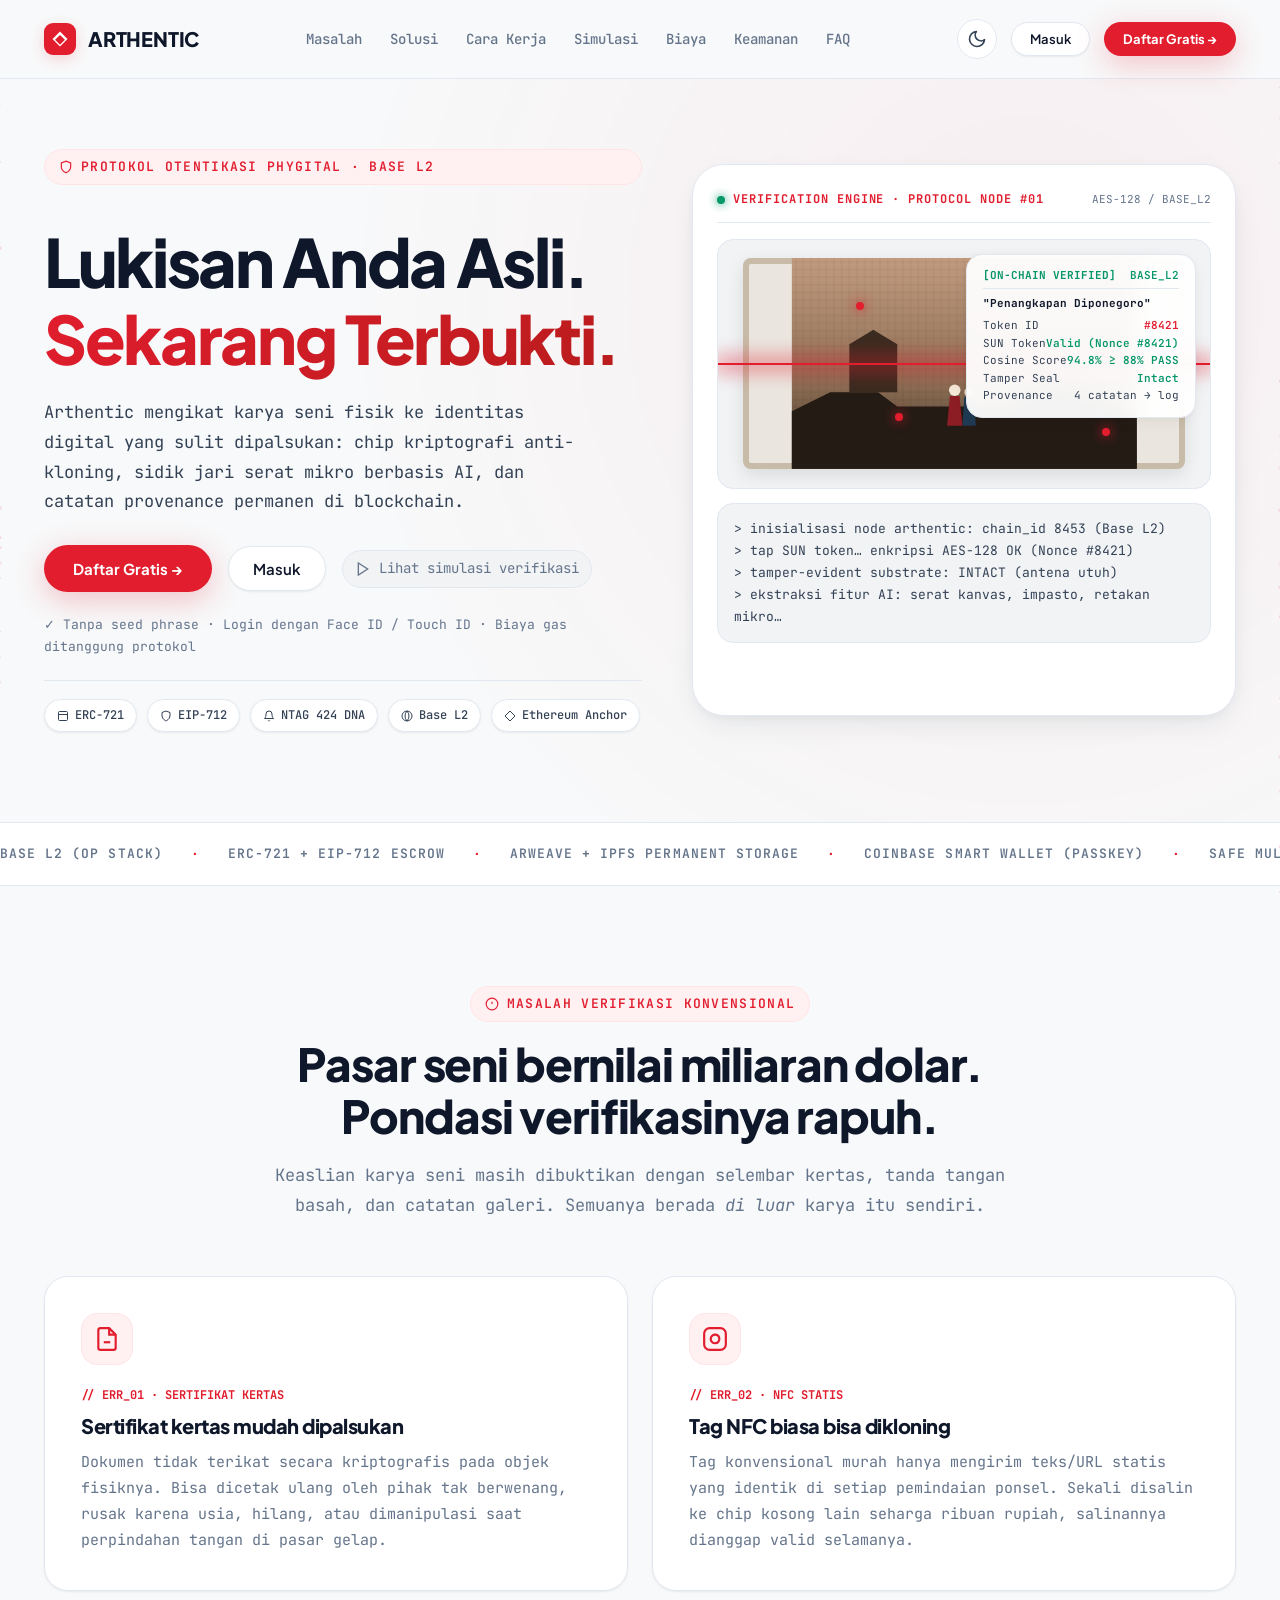
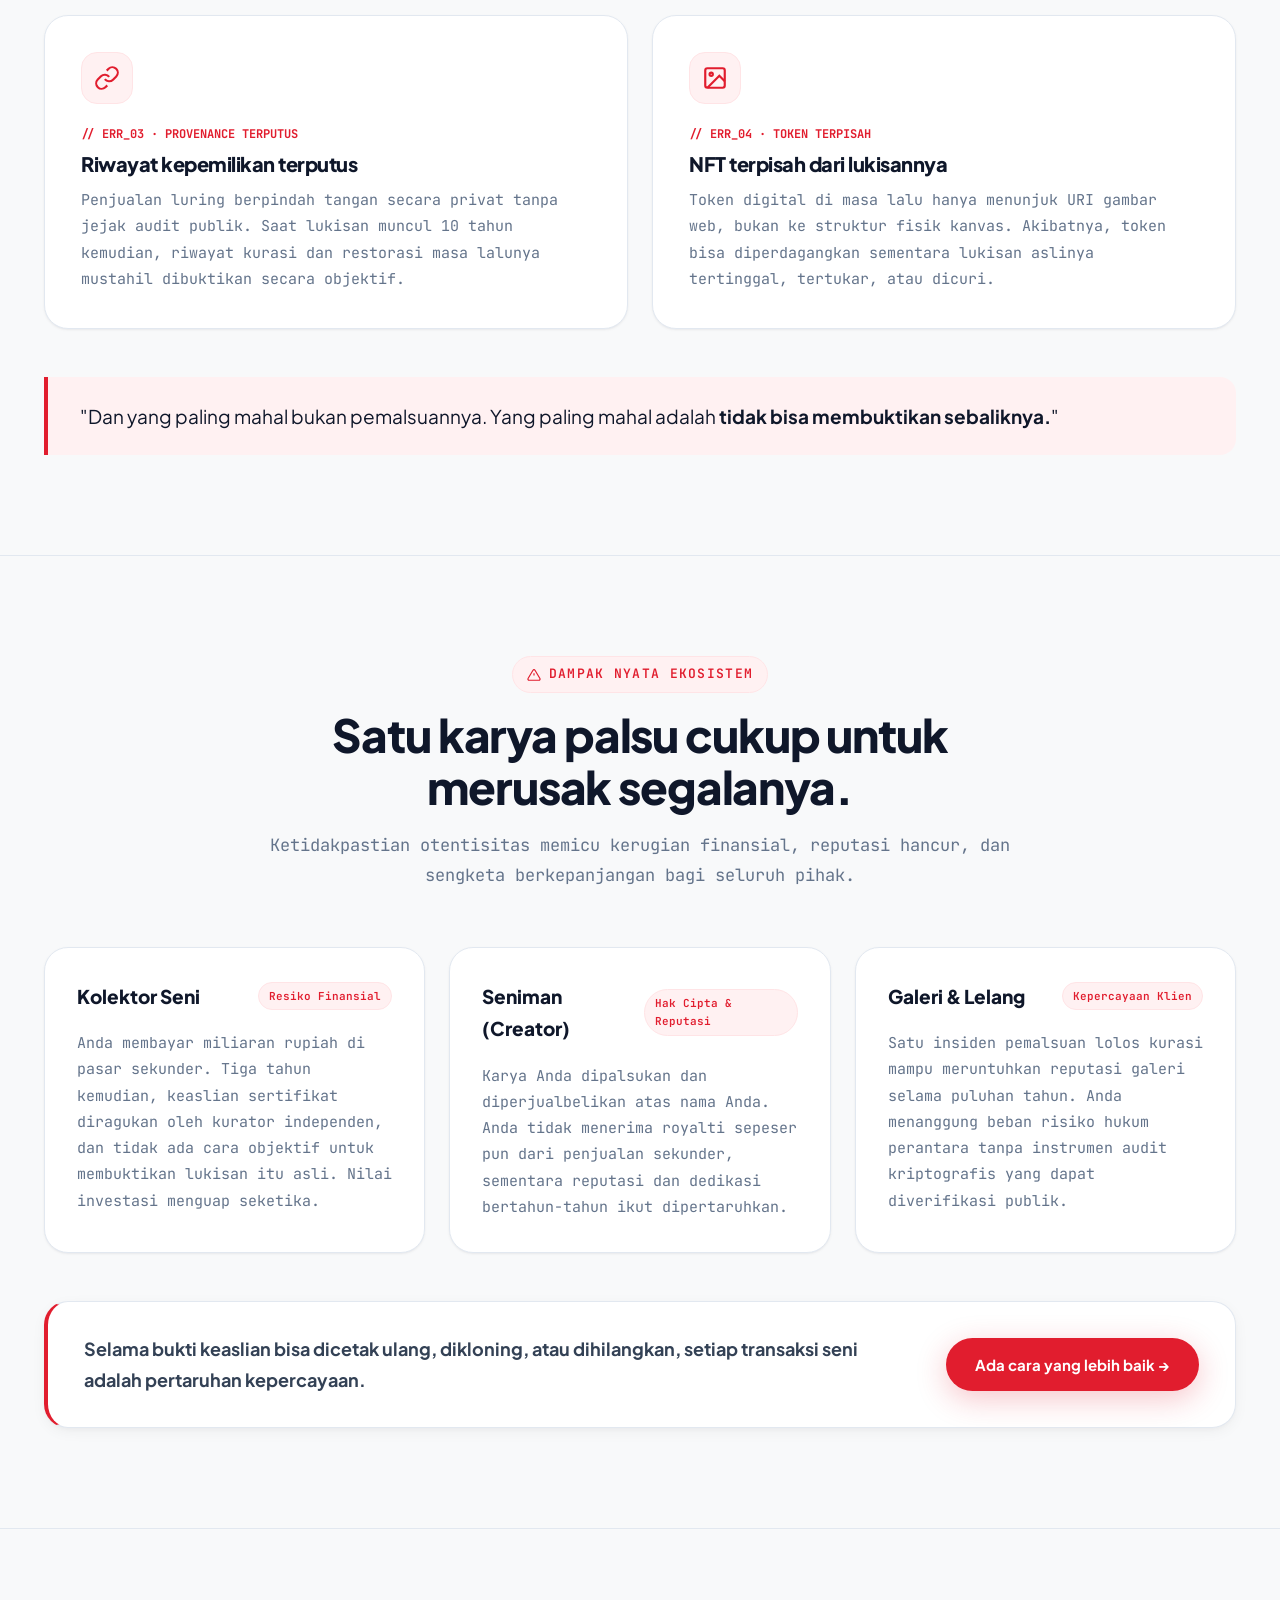
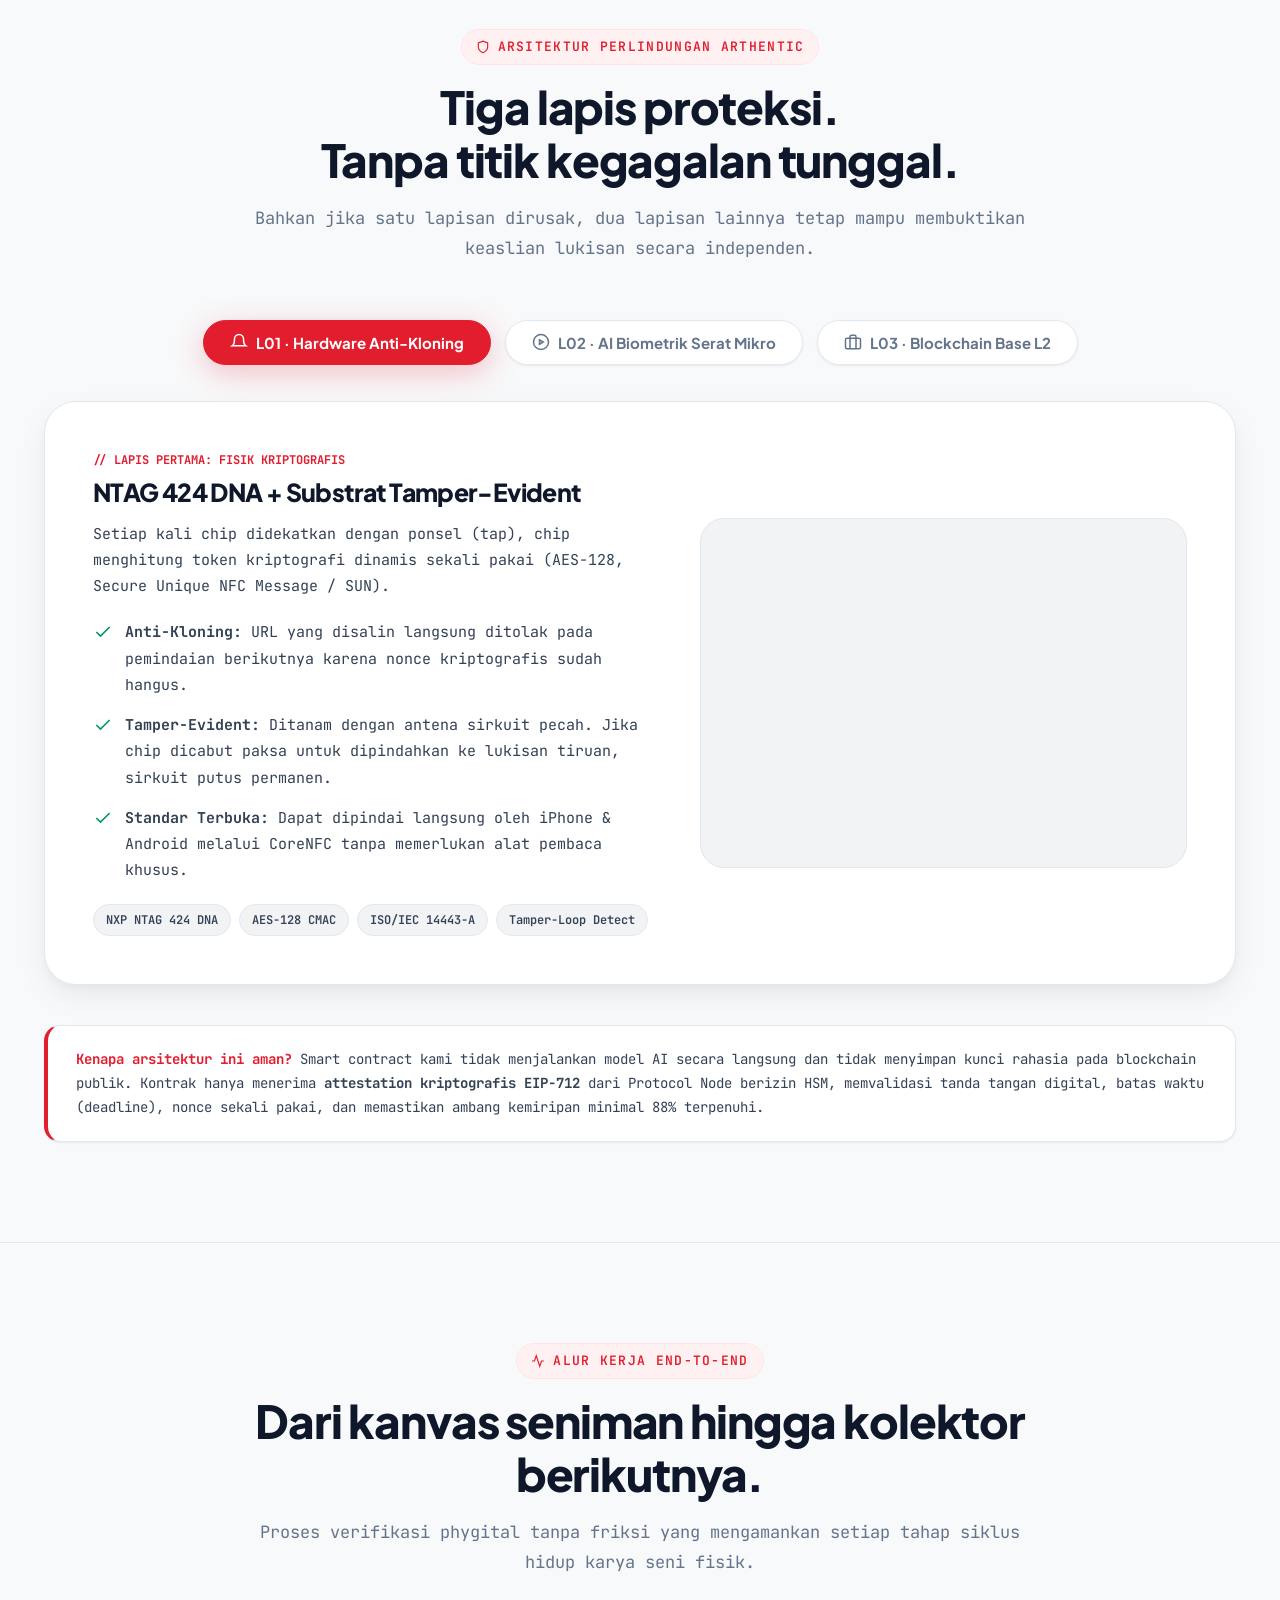
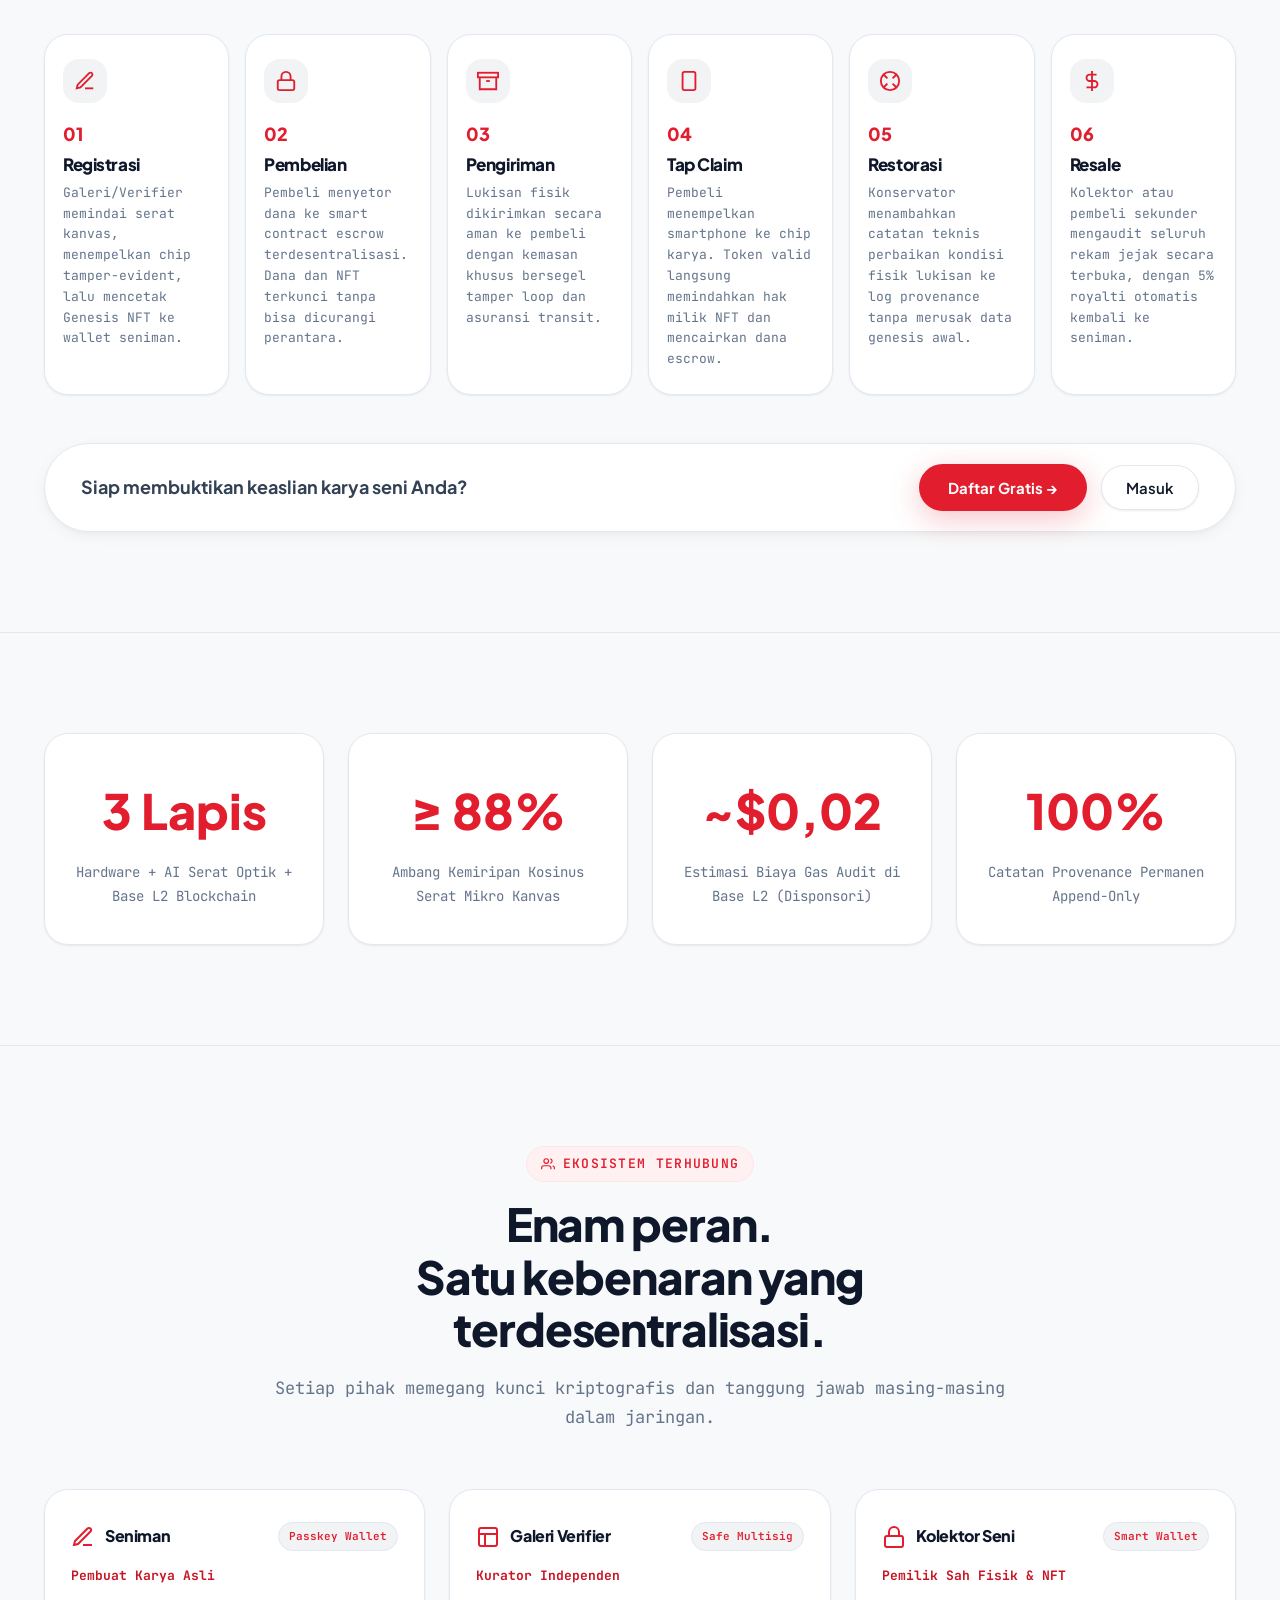
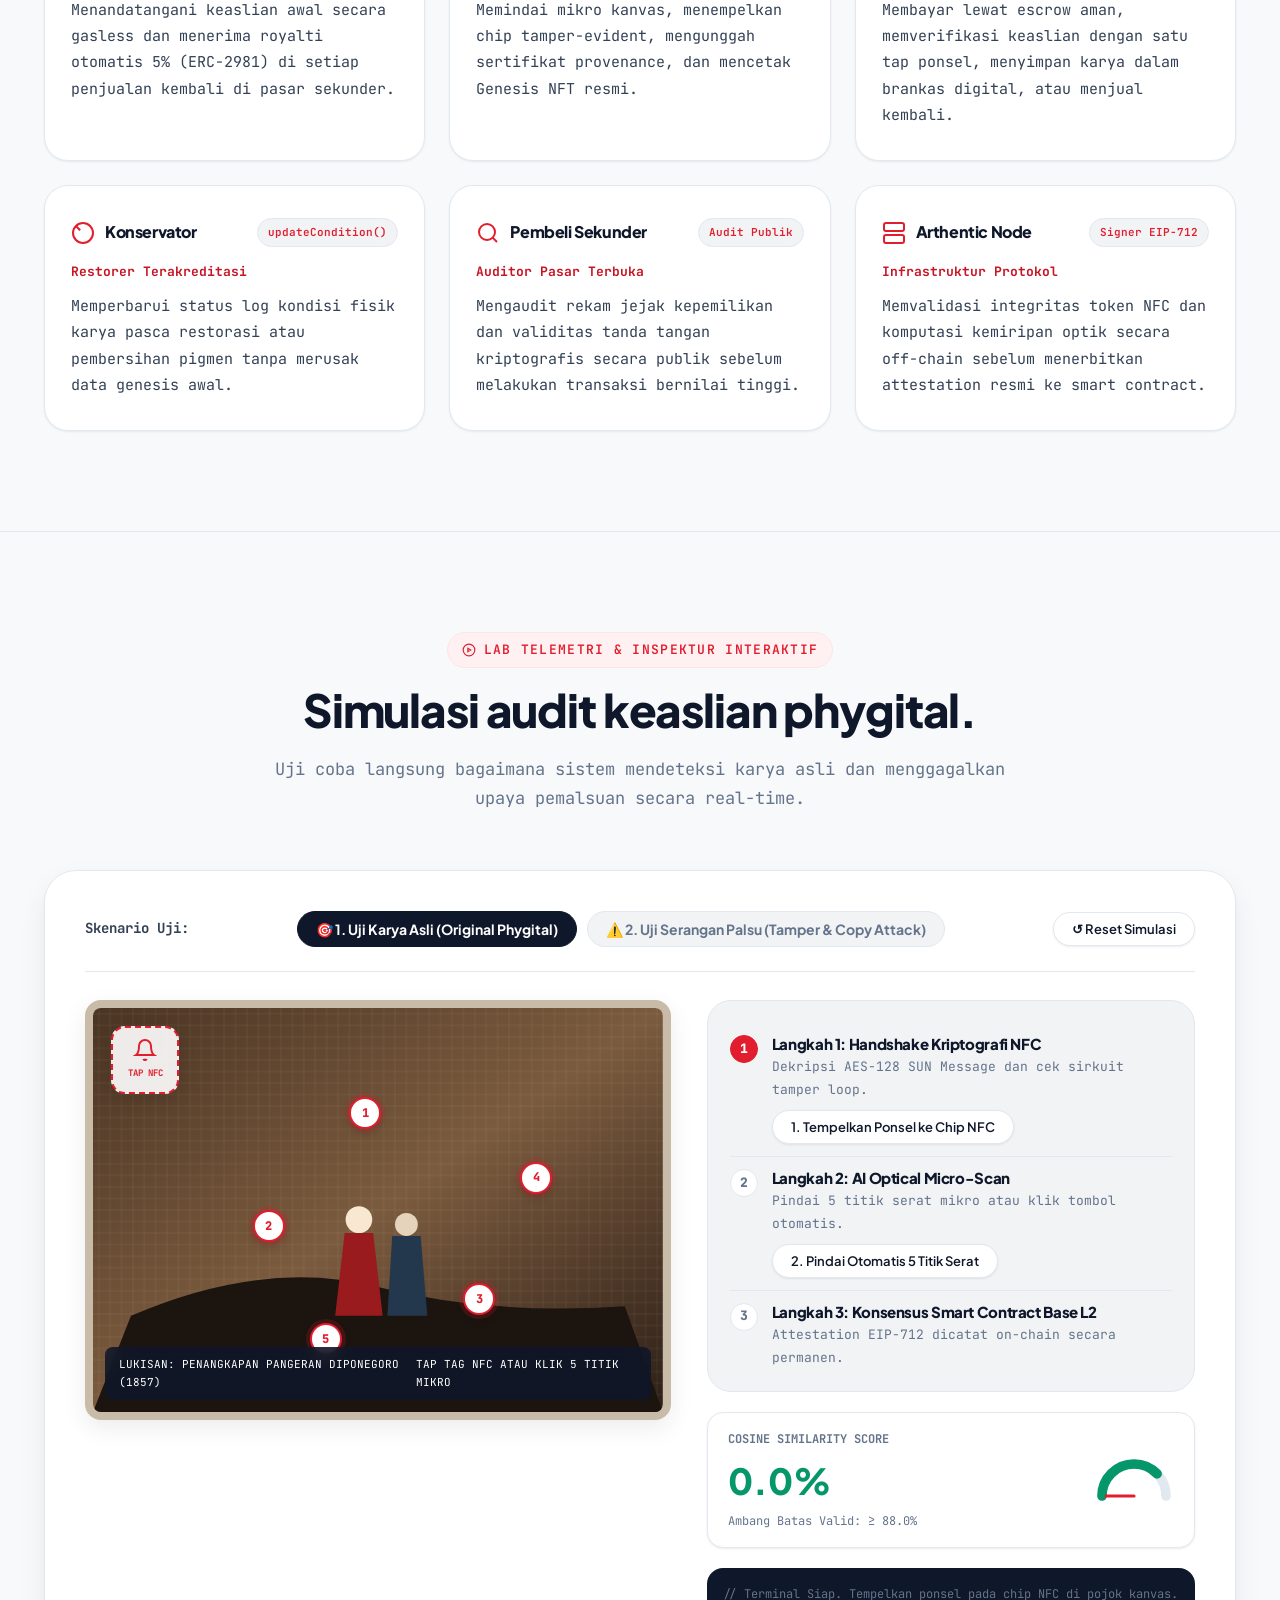
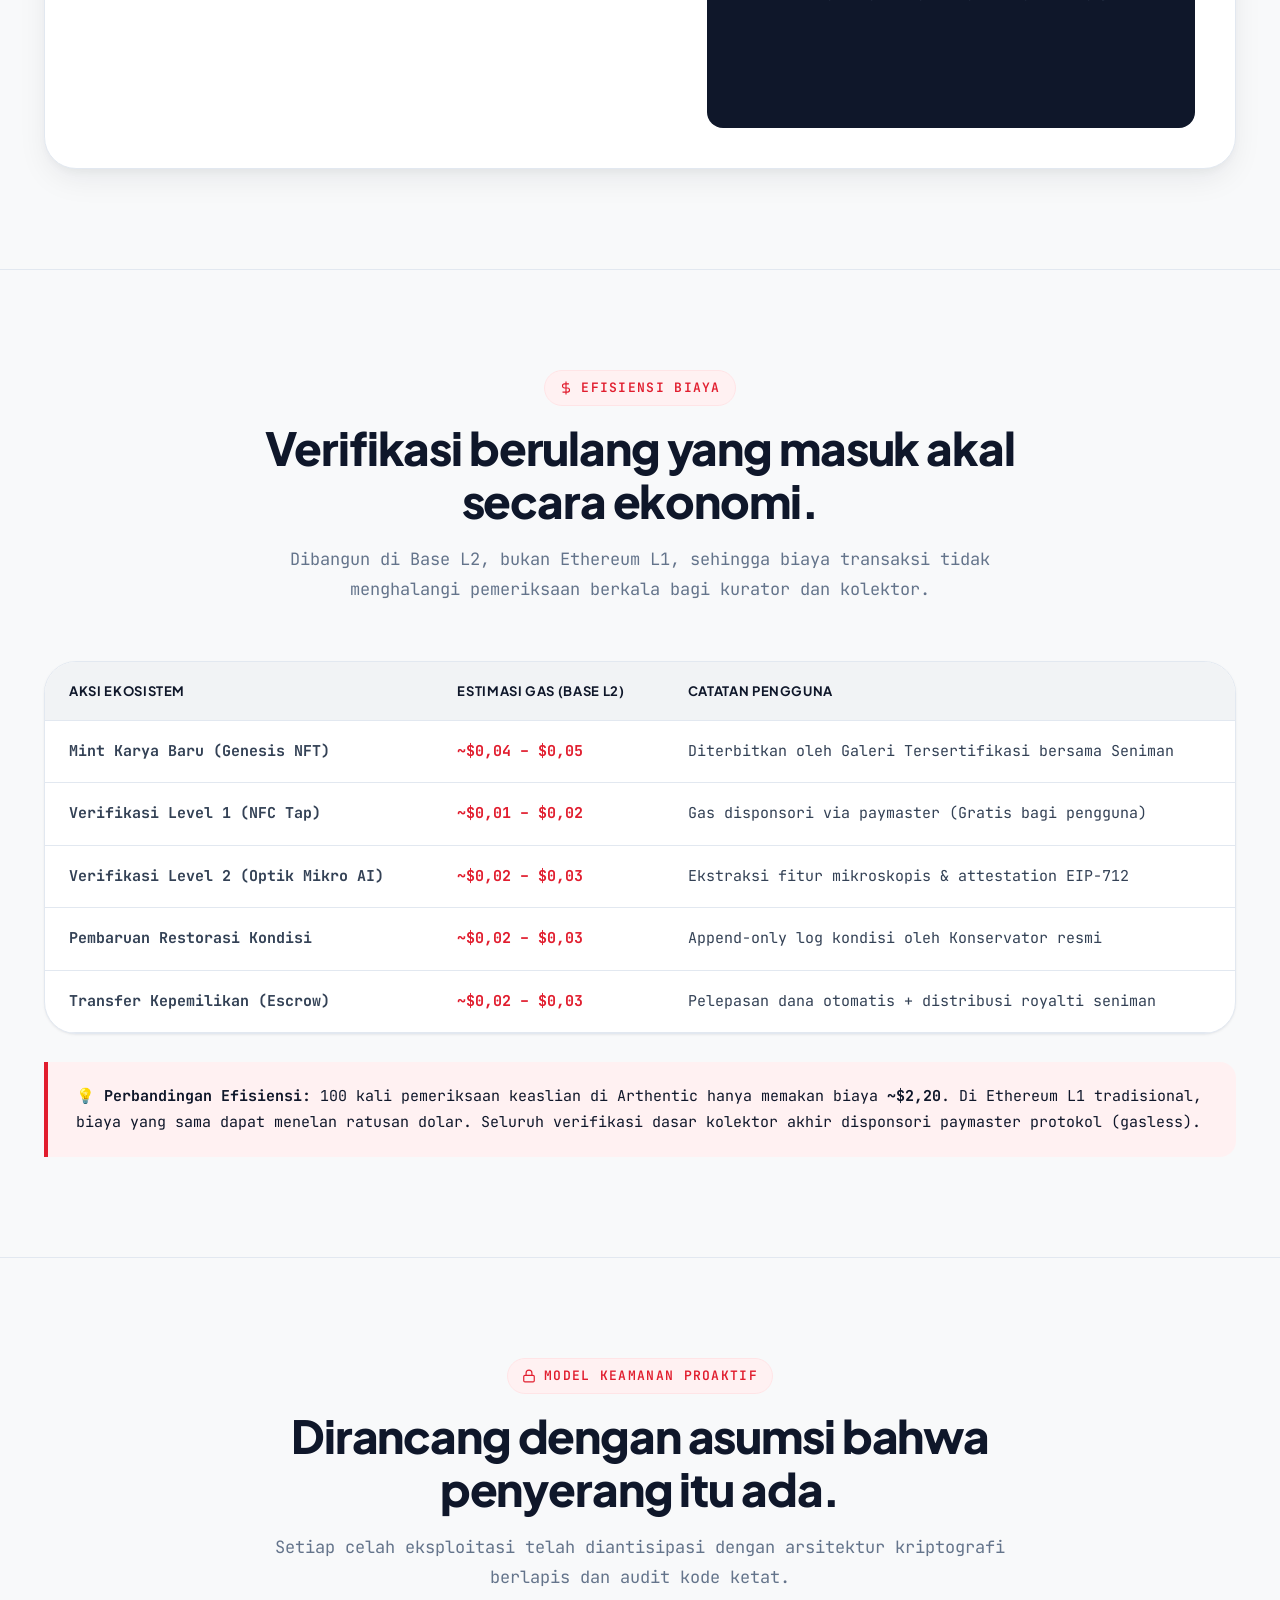
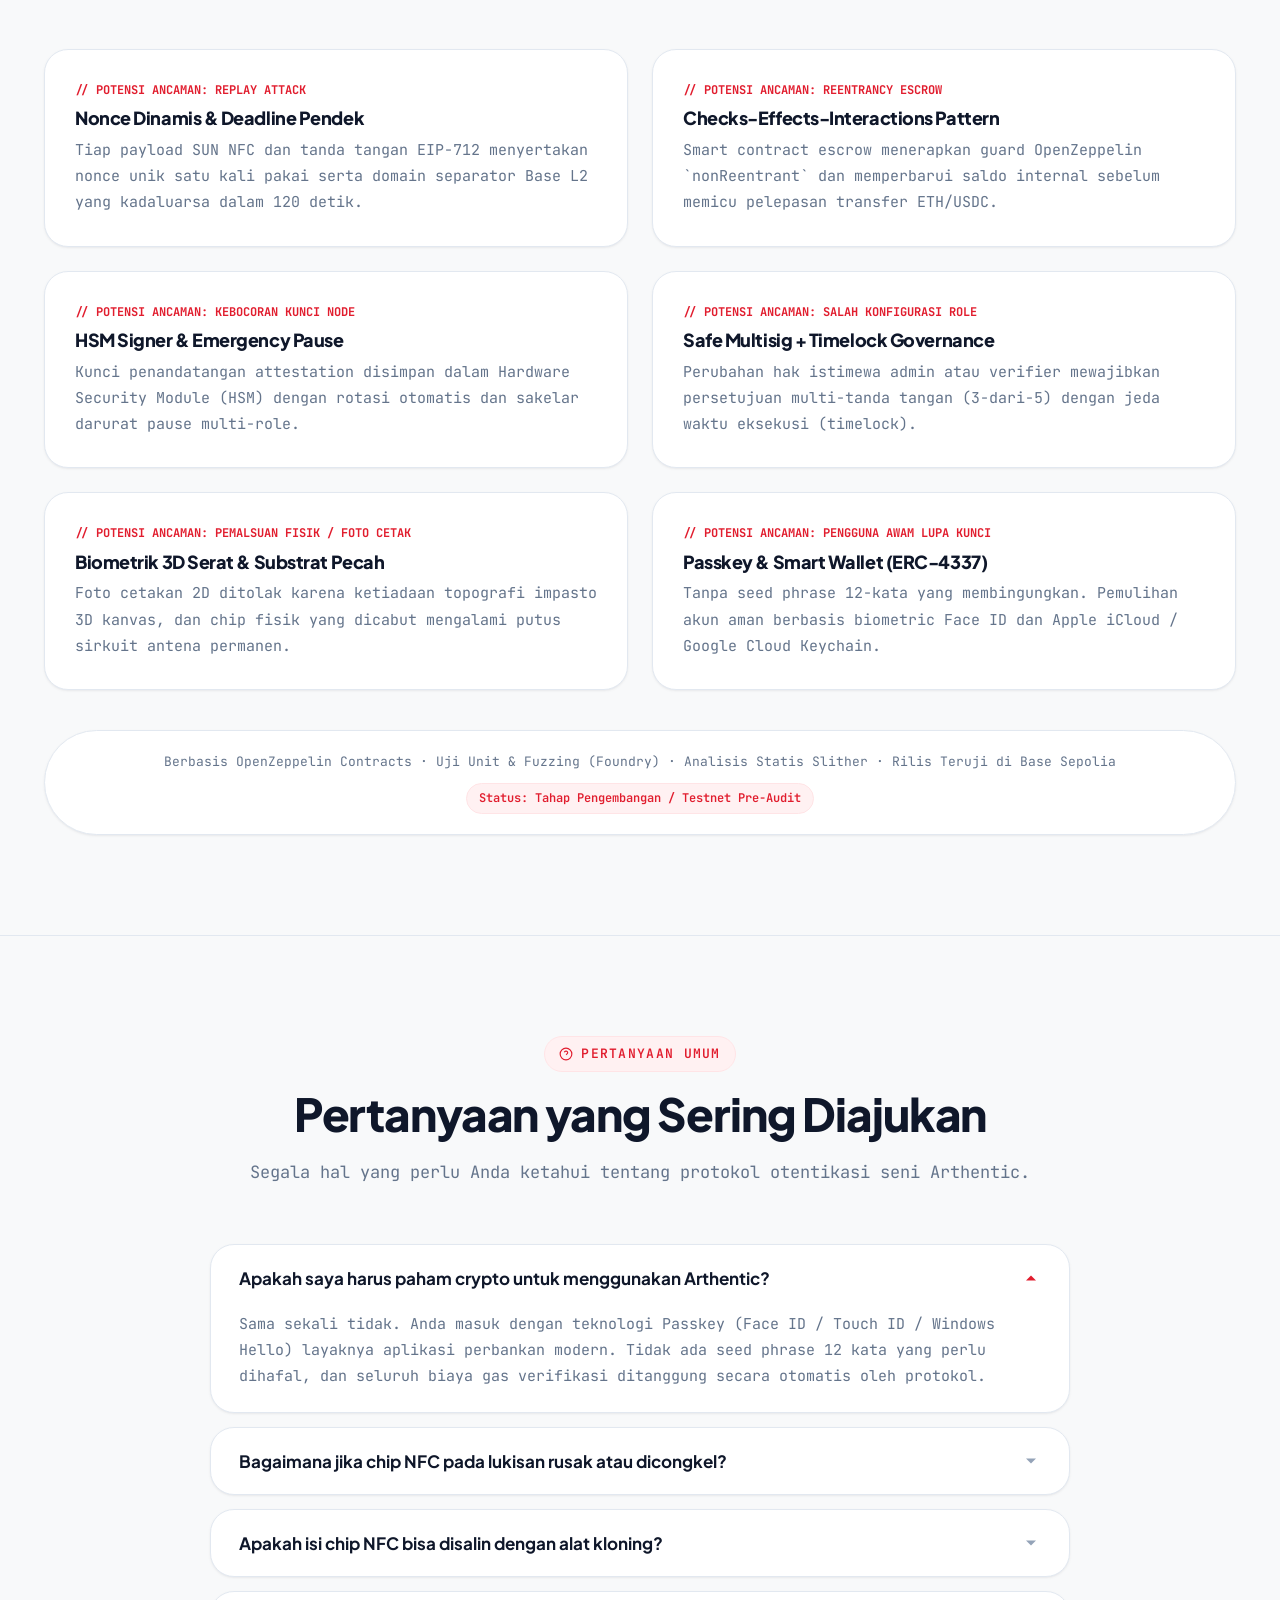
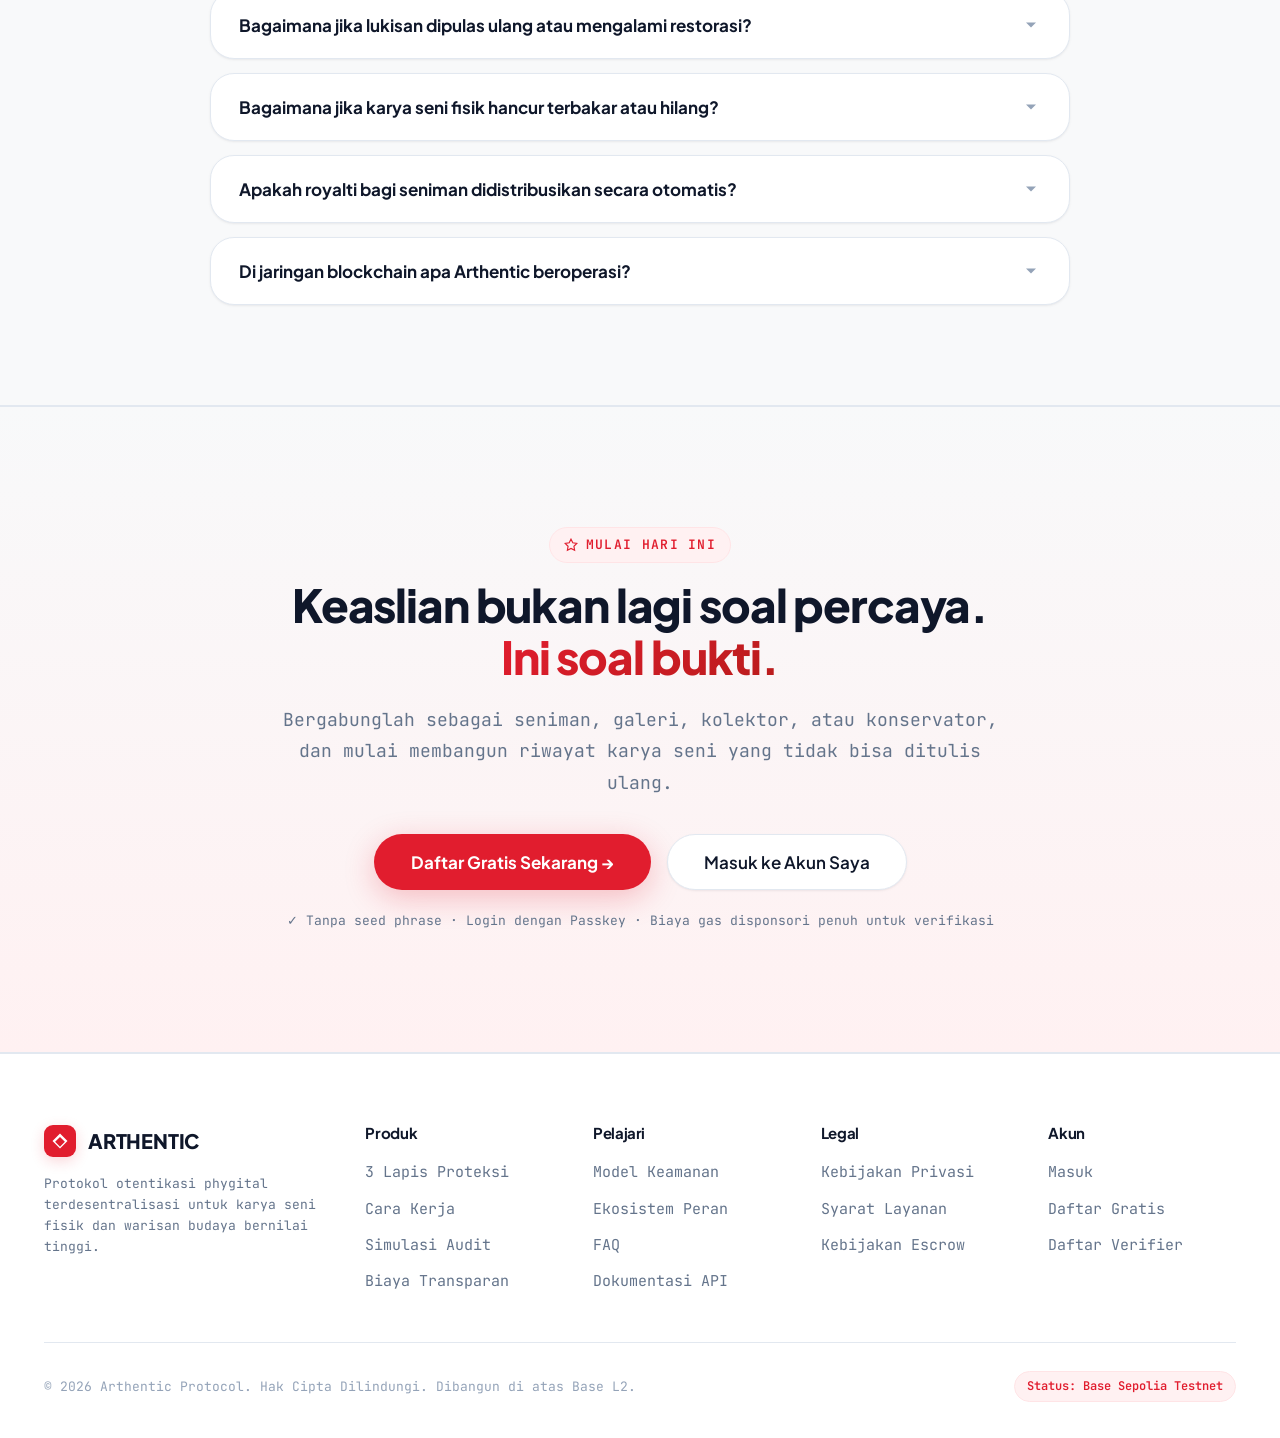
==== learn-arthentic/index.html @ 672b6ea1 "feat: implement Arthentic mobile app features, landing page, and server integration" ====
<!DOCTYPE html>
<html lang="id" data-theme="light">
<head>
  <meta charset="UTF-8">
  <meta name="viewport" content="width=device-width, initial-scale=1.0">
  <title>Arthentic: Otentikasi & Provenance Karya Seni Fisik di Blockchain</title>
  <meta name="description" content="Arthentic mengikat lukisan fisik ke identitas digital sulit dipalsukan lewat chip NFC anti-kloning, sidik jari optik AI, dan blockchain Base L2. Daftar gratis.">
  <meta name="theme-color" content="#F8F9FA">
  
  <!-- Fonts: Plus Jakarta Sans & JetBrains Mono -->
  <link rel="preconnect" href="https://fonts.googleapis.com">
  <link rel="preconnect" href="https://fonts.gstatic.com" crossorigin>
  <link href="https://fonts.googleapis.com/css2?family=Plus+Jakarta+Sans:wght@500;600;700;800&family=JetBrains+Mono:wght@400;500;600&display=swap" rel="stylesheet">
  
  <!-- Pure SVG Favicon -->
  <link rel="icon" type="image/svg+xml" href="data:image/svg+xml,<svg xmlns='http://www.w3.org/2000/svg' viewBox='0 0 32 32'><rect width='32' height='32' rx='8' fill='%23E11D2E'/><path d='M16 6 L26 16 L16 26 L6 16 Z' fill='%23FFFFFF'/></svg>">

  <!-- Core Stylesheet -->
  <link rel="stylesheet" href="assets/css/style.css">
</head>
<body>

  <!-- Background Ambient Particles (HTML5 Canvas) -->
  <canvas id="ambient-canvas"></canvas>

  <!-- ==========================================================================
       2. NAVBAR
       ========================================================================== -->
  <header class="navbar">
    <div class="container nav-container">
      <a href="#" class="nav-brand" aria-label="Arthentic Beranda">
        <div class="brand-icon">
          <svg viewBox="0 0 24 24">
            <path d="M12 2L2 12l10 10 10-10L12 2zm0 4.5l6.5 6.5-6.5 6.5L5.5 13 12 6.5z"/>
          </svg>
        </div>
        <span>ARTHENTIC</span>
      </a>

      <nav>
        <ul class="nav-links">
          <li><a href="#masalah" class="nav-link">Masalah</a></li>
          <li><a href="#solusi" class="nav-link">Solusi</a></li>
          <li><a href="#cara-kerja" class="nav-link">Cara Kerja</a></li>
          <li><a href="#demo" class="nav-link">Simulasi</a></li>
          <li><a href="#biaya" class="nav-link">Biaya</a></li>
          <li><a href="#keamanan" class="nav-link">Keamanan</a></li>
          <li><a href="#faq" class="nav-link">FAQ</a></li>
        </ul>
      </nav>

      <div class="nav-actions">
        <!-- Theme Toggle (Light / Dark) -->
        <button class="theme-toggle-btn" id="theme-toggle-btn" aria-label="Ganti Tema">
          <svg width="20" height="20" viewBox="0 0 24 24" id="theme-toggle-icon">
            <path d="M21 12.79A9 9 0 1111.21 3 7 7 0 0021 12.79z" stroke="currentColor" stroke-width="2" stroke-linecap="round" stroke-linejoin="round" fill="none"/>
          </svg>
        </button>

        <button class="btn-ghost btn-sm" data-action="open-login">Masuk</button>
        <button class="btn-primary btn-sm" data-action="open-signup">Daftar Gratis →</button>
        <button class="hamburger-btn" id="hamburger-btn" aria-label="Buka Navigasi Mobile">
          <svg width="24" height="24" viewBox="0 0 24 24" fill="none" stroke="currentColor" stroke-width="2">
            <path d="M4 6h16M4 12h16M4 18h16"/>
          </svg>
        </button>
      </div>
    </div>

    <!-- Mobile Drawer -->
    <div id="mobile-drawer" class="mobile-drawer" style="display: none;">
      <a href="#masalah" class="nav-link">Masalah</a>
      <a href="#solusi" class="nav-link">Solusi</a>
      <a href="#cara-kerja" class="nav-link">Cara Kerja</a>
      <a href="#demo" class="nav-link">Simulasi</a>
      <a href="#biaya" class="nav-link">Biaya</a>
      <a href="#keamanan" class="nav-link">Keamanan</a>
      <a href="#faq" class="nav-link">FAQ</a>
      <div style="display: flex; gap: 12px; margin-top: 8px;">
        <button class="btn-ghost" style="flex:1" data-action="open-login">Masuk</button>
        <button class="btn-primary" style="flex:1" data-action="open-signup">Daftar Gratis →</button>
      </div>
    </div>
  </header>

  <!-- ==========================================================================
       3. HERO SECTION
       ========================================================================== -->
  <section class="hero-section" id="hero">
    <div class="container hero-grid">
      <!-- Left Copy -->
      <div class="hero-copy">
        <div class="eyebrow">
          <svg width="14" height="14" viewBox="0 0 24 24" fill="none" stroke="currentColor" stroke-width="2">
            <path d="M12 22s8-4 8-10V5l-8-3-8 3v7c0 6 8 10 8 10z"/>
          </svg>
          <span>PROTOKOL OTENTIKASI PHYGITAL · BASE L2</span>
        </div>

        <h1 class="hero-title">
          Lukisan Anda Asli.<br>
          <span class="glow-text">Sekarang Terbukti.</span>
        </h1>

        <p class="hero-desc">
          Arthentic mengikat karya seni fisik ke identitas digital yang sulit dipalsukan: chip kriptografi anti-kloning, sidik jari serat mikro berbasis AI, dan catatan provenance permanen di blockchain.
        </p>

        <div class="hero-cta-group">
          <button class="btn-primary" data-action="open-signup">Daftar Gratis →</button>
          <button class="btn-ghost" data-action="open-login">Masuk</button>
          <a href="#demo" class="demo-link">
            <svg width="16" height="16" viewBox="0 0 24 24" fill="none" stroke="currentColor" stroke-width="2">
              <polygon points="5 3 19 12 5 21 5 3"/>
            </svg>
            <span>Lihat simulasi verifikasi</span>
          </a>
        </div>

        <div class="hero-microcopy">
          ✓ Tanpa seed phrase · Login dengan Face ID / Touch ID · Biaya gas ditanggung protokol
        </div>

        <div class="hero-trust-strip">
          <span class="trust-badge">
            <svg width="12" height="12" viewBox="0 0 24 24" fill="none" stroke="currentColor" stroke-width="2"><rect x="3" y="3" width="18" height="18" rx="2"/><path d="M3 9h18"/></svg>
            ERC-721
          </span>
          <span class="trust-badge">
            <svg width="12" height="12" viewBox="0 0 24 24" fill="none" stroke="currentColor" stroke-width="2"><path d="M12 22s8-4 8-10V5l-8-3-8 3v7c0 6 8 10 8 10z"/></svg>
            EIP-712
          </span>
          <span class="trust-badge">
            <svg width="12" height="12" viewBox="0 0 24 24" fill="none" stroke="currentColor" stroke-width="2"><path d="M6 8a6 6 0 0 1 12 0c0 7 3 9 3 9H3s3-2 3-9"/><path d="M10.3 21a1.94 1.94 0 0 0 3.4 0"/></svg>
            NTAG 424 DNA
          </span>
          <span class="trust-badge">
            <svg width="12" height="12" viewBox="0 0 24 24" fill="none" stroke="currentColor" stroke-width="2"><circle cx="12" cy="12" r="10"/><path d="M12 2a15.3 15.3 0 0 1 4 10 15.3 15.3 0 0 1-4 10 15.3 15.3 0 0 1-4-10 15.3 15.3 0 0 1 4-10z"/></svg>
            Base L2
          </span>
          <span class="trust-badge">
            <svg width="12" height="12" viewBox="0 0 24 24" fill="none" stroke="currentColor" stroke-width="2"><path d="M12 2L2 12l10 10 10-10L12 2z"/></svg>
            Ethereum Anchor
          </span>
        </div>
      </div>

      <!-- Right Verification Console Visual with SVG Masterpiece + Lottie -->
      <div class="hero-console" aria-hidden="true">
        <div class="console-header">
          <div class="console-title">
            <span class="live-indicator"></span>
            <span>VERIFICATION ENGINE · PROTOCOL NODE #01</span>
          </div>
          <span style="font-size: 0.6875rem; color: var(--text-2); font-family: var(--font-mono);">AES-128 / BASE_L2</span>
        </div>

        <div class="console-stage">
          <!-- Stylized Museum Artwork Canvas (Raden Saleh Tribute Vector) -->
          <div class="hero-artwork-frame">
            <svg viewBox="0 0 360 220" width="100%" height="100%">
              <defs>
                <linearGradient id="skyGrad" x1="0" y1="0" x2="0" y2="1">
                  <stop offset="0%" stop-color="#C29B7F"/>
                  <stop offset="60%" stop-color="#8C6E54"/>
                  <stop offset="100%" stop-color="#3D2E24"/>
                </linearGradient>
                <pattern id="canvasWeave" width="8" height="8" patternUnits="userSpaceOnUse">
                  <path d="M0 0h8v8H0z" fill="none"/>
                  <path d="M0 4h8M4 0v8" stroke="rgba(0,0,0,0.06)" stroke-width="1"/>
                </pattern>
              </defs>
              <rect width="360" height="220" fill="url(#skyGrad)"/>
              <rect width="360" height="220" fill="url(#canvasWeave)"/>
              <!-- Colonial Architecture & Diponegoro Silhouette Vector -->
              <path d="M0 160 L40 140 L90 140 L110 155 L220 155 L250 135 L300 135 L360 165 L360 220 L0 220 Z" fill="#241B15"/>
              <path d="M60 140 L60 90 L85 75 L110 90 L110 140 Z" fill="#3A2B20"/>
              <!-- Figures -->
              <circle cx="170" cy="138" r="6" fill="#F4E8D6"/>
              <path d="M165 144 L175 144 L178 175 L162 175 Z" fill="#8C1D24"/>
              <circle cx="185" cy="140" r="5" fill="#E8D5C0"/>
              <path d="M180 145 L190 145 L192 175 L178 175 Z" fill="#1F3A52"/>
            </svg>
          </div>

          <!-- Looping Lottie Hi-Tech Radar Scanner -->
          <div id="hero-lottie" class="hero-lottie-container"></div>

          <!-- Laser Scan Line -->
          <div class="canvas-scan-line"></div>

          <!-- 5 Blinking Micro-Dots -->
          <div class="micro-dot md-1" title="Canvas Fiber Weave"></div>
          <div class="micro-dot md-2" title="Impasto Density"></div>
          <div class="micro-dot md-3" title="Micro-Cracks Pattern"></div>
          <div class="micro-dot md-4" title="Varnish Specular Layer"></div>
          <div class="micro-dot md-5" title="Artist Signature Stroke"></div>

          <!-- Floating Companion Spec Card -->
          <div class="floating-spec-card">
            <div class="spec-header">
              <span>[ON-CHAIN VERIFIED]</span>
              <span class="spec-val-ok">BASE_L2</span>
            </div>
            <div class="spec-title">"Penangkapan Diponegoro"</div>
            <div class="spec-row"><span>Token ID</span><span class="spec-val-red">#8421</span></div>
            <div class="spec-row"><span>SUN Token</span><span class="spec-val-ok">Valid (Nonce #8421)</span></div>
            <div class="spec-row"><span>Cosine Score</span><span class="spec-val-ok">94.8% ≥ 88% PASS</span></div>
            <div class="spec-row"><span>Tamper Seal</span><span class="spec-val-ok">Intact</span></div>
            <div class="spec-row"><span>Provenance</span><span>4 catatan → log</span></div>
          </div>
        </div>

        <!-- Telemetry Typewriter Loop Output -->
        <div class="console-telemetry" id="hero-telemetry">
          <div>> inisialisasi node arthentic: chain_id 8453 (Base L2)</div>
        </div>

        <div class="verdict-badge" id="hero-verdict">
          <svg width="14" height="14" viewBox="0 0 24 24" fill="none" stroke="currentColor" stroke-width="3">
            <path d="M20 6L9 17l-5-5"/>
          </svg>
          <span>VERIFIED · 94,8% ≥ 88% PASS</span>
        </div>
      </div>
    </div>
  </section>

  <!-- ==========================================================================
       4. MARQUEE TEKNOLOGI
       ========================================================================== -->
  <section class="marquee-section" aria-label="Teknologi Pendukung">
    <div class="marquee-track">
      <div class="marquee-content">
        <span>BASE L2 (OP STACK)</span><span class="marquee-dot">·</span>
        <span>ERC-721 + EIP-712 ESCROW</span><span class="marquee-dot">·</span>
        <span>ARWEAVE + IPFS PERMANENT STORAGE</span><span class="marquee-dot">·</span>
        <span>COINBASE SMART WALLET (PASSKEY)</span><span class="marquee-dot">·</span>
        <span>SAFE MULTISIG TREASURY</span><span class="marquee-dot">·</span>
        <span>TAMPER-EVIDENT SUBSTRATE</span><span class="marquee-dot">·</span>
        <span>NXP NTAG 424 DNA (SUN TOKEN)</span><span class="marquee-dot">·</span>
        <span>EIP-4337 GASLESS PAYMASTER</span><span class="marquee-dot">·</span>
        <span>AI COSINE SIMILARITY ENGINE</span><span class="marquee-dot">·</span>
      </div>
      <div class="marquee-content" aria-hidden="true">
        <span>BASE L2 (OP STACK)</span><span class="marquee-dot">·</span>
        <span>ERC-721 + EIP-712 ESCROW</span><span class="marquee-dot">·</span>
        <span>ARWEAVE + IPFS PERMANENT STORAGE</span><span class="marquee-dot">·</span>
        <span>COINBASE SMART WALLET (PASSKEY)</span><span class="marquee-dot">·</span>
        <span>SAFE MULTISIG TREASURY</span><span class="marquee-dot">·</span>
        <span>TAMPER-EVIDENT SUBSTRATE</span><span class="marquee-dot">·</span>
        <span>NXP NTAG 424 DNA (SUN TOKEN)</span><span class="marquee-dot">·</span>
        <span>EIP-4337 GASLESS PAYMASTER</span><span class="marquee-dot">·</span>
        <span>AI COSINE SIMILARITY ENGINE</span><span class="marquee-dot">·</span>
      </div>
    </div>
  </section>

  <!-- ==========================================================================
       5. [P] PROBLEM SECTION
       ========================================================================== -->
  <section class="section" id="masalah">
    <div class="container">
      <div class="section-head">
        <div class="eyebrow">
          <svg width="14" height="14" viewBox="0 0 24 24" fill="none" stroke="currentColor" stroke-width="2">
            <circle cx="12" cy="12" r="10"/><line x1="12" y1="8" x2="12" y2="12"/><line x1="12" y1="16" x2="12.01" y2="16"/>
          </svg>
          <span>MASALAH VERIFIKASI KONVENSIONAL</span>
        </div>
        <h2>Pasar seni bernilai miliaran dolar.<br>Pondasi verifikasinya rapuh.</h2>
        <p class="section-sub">
          Keaslian karya seni masih dibuktikan dengan selembar kertas, tanda tangan basah, dan catatan galeri. Semuanya berada <em>di luar</em> karya itu sendiri.
        </p>
      </div>

      <div class="problem-grid">
        <!-- ERR_01 -->
        <div class="card-rich">
          <div class="card-icon-wrap">
            <svg width="26" height="26" viewBox="0 0 24 24" fill="none" stroke="currentColor" stroke-width="2">
              <path d="M14 2H6a2 2 0 0 0-2 2v16a2 2 0 0 0 2 2h12a2 2 0 0 0 2-2V8z"/>
              <polyline points="14 2 14 8 20 8"/>
              <line x1="9" y1="15" x2="15" y2="15"/>
            </svg>
          </div>
          <div class="card-err-tag">// ERR_01 · SERTIFIKAT KERTAS</div>
          <h3 class="card-title">Sertifikat kertas mudah dipalsukan</h3>
          <p class="card-desc">
            Dokumen tidak terikat secara kriptografis pada objek fisiknya. Bisa dicetak ulang oleh pihak tak berwenang, rusak karena usia, hilang, atau dimanipulasi saat perpindahan tangan di pasar gelap.
          </p>
        </div>

        <!-- ERR_02 -->
        <div class="card-rich">
          <div class="card-icon-wrap">
            <svg width="26" height="26" viewBox="0 0 24 24" fill="none" stroke="currentColor" stroke-width="2">
              <rect x="2" y="2" width="20" height="20" rx="5" ry="5"/>
              <path d="M16 11.37A4 4 0 1 1 12.63 8 4 4 0 0 1 16 11.37z"/>
              <line x1="17.5" y1="6.5" x2="17.51" y2="6.5"/>
            </svg>
          </div>
          <div class="card-err-tag">// ERR_02 · NFC STATIS</div>
          <h3 class="card-title">Tag NFC biasa bisa dikloning</h3>
          <p class="card-desc">
            Tag konvensional murah hanya mengirim teks/URL statis yang identik di setiap pemindaian ponsel. Sekali disalin ke chip kosong lain seharga ribuan rupiah, salinannya dianggap valid selamanya.
          </p>
        </div>

        <!-- ERR_03 -->
        <div class="card-rich">
          <div class="card-icon-wrap">
            <svg width="26" height="26" viewBox="0 0 24 24" fill="none" stroke="currentColor" stroke-width="2">
              <path d="M10 13a5 5 0 0 0 7.54.54l3-3a5 5 0 0 0-7.07-7.07l-1.72 1.71"/>
              <path d="M14 11a5 5 0 0 0-7.54-.54l-3 3a5 5 0 0 0 7.07 7.07l1.71-1.71"/>
            </svg>
          </div>
          <div class="card-err-tag">// ERR_03 · PROVENANCE TERPUTUS</div>
          <h3 class="card-title">Riwayat kepemilikan terputus</h3>
          <p class="card-desc">
            Penjualan luring berpindah tangan secara privat tanpa jejak audit publik. Saat lukisan muncul 10 tahun kemudian, riwayat kurasi dan restorasi masa lalunya mustahil dibuktikan secara objektif.
          </p>
        </div>

        <!-- ERR_04 -->
        <div class="card-rich">
          <div class="card-icon-wrap">
            <svg width="26" height="26" viewBox="0 0 24 24" fill="none" stroke="currentColor" stroke-width="2">
              <rect x="3" y="3" width="18" height="18" rx="2"/>
              <circle cx="8.5" cy="8.5" r="1.5"/>
              <polyline points="21 15 16 10 5 21"/>
            </svg>
          </div>
          <div class="card-err-tag">// ERR_04 · TOKEN TERPISAH</div>
          <h3 class="card-title">NFT terpisah dari lukisannya</h3>
          <p class="card-desc">
            Token digital di masa lalu hanya menunjuk URI gambar web, bukan ke struktur fisik kanvas. Akibatnya, token bisa diperdagangkan sementara lukisan aslinya tertinggal, tertukar, atau dicuri.
          </p>
        </div>
      </div>

      <div class="problem-punchline">
        "Dan yang paling mahal bukan pemalsuannya. Yang paling mahal adalah <strong>tidak bisa membuktikan sebaliknya.</strong>"
      </div>
    </div>
  </section>

  <!-- ==========================================================================
       6. [A] AGITATE SECTION
       ========================================================================== -->
  <section class="section" id="agitate">
    <div class="container">
      <div class="section-head">
        <div class="eyebrow">
          <svg width="14" height="14" viewBox="0 0 24 24" fill="none" stroke="currentColor" stroke-width="2">
            <path d="M10.29 3.86L1.82 18a2 2 0 0 0 1.71 3h16.94a2 2 0 0 0 1.71-3L13.71 3.86a2 2 0 0 0-3.42 0z"/>
            <line x1="12" y1="9" x2="12" y2="13"/><line x1="12" y1="17" x2="12.01" y2="17"/>
          </svg>
          <span>DAMPAK NYATA EKOSISTEM</span>
        </div>
        <h2>Satu karya palsu cukup untuk merusak segalanya.</h2>
        <p class="section-sub">
          Ketidakpastian otentisitas memicu kerugian finansial, reputasi hancur, dan sengketa berkepanjangan bagi seluruh pihak.
        </p>
      </div>

      <div class="agitate-grid">
        <!-- Kolektor -->
        <div class="agitate-card">
          <div class="agitate-top">
            <span class="agitate-role">Kolektor Seni</span>
            <span class="agitate-tag">Resiko Finansial</span>
          </div>
          <p class="card-desc">
            Anda membayar miliaran rupiah di pasar sekunder. Tiga tahun kemudian, keaslian sertifikat diragukan oleh kurator independen, dan tidak ada cara objektif untuk membuktikan lukisan itu asli. Nilai investasi menguap seketika.
          </p>
        </div>

        <!-- Seniman -->
        <div class="agitate-card">
          <div class="agitate-top">
            <span class="agitate-role">Seniman (Creator)</span>
            <span class="agitate-tag">Hak Cipta & Reputasi</span>
          </div>
          <p class="card-desc">
            Karya Anda dipalsukan dan diperjualbelikan atas nama Anda. Anda tidak menerima royalti sepeser pun dari penjualan sekunder, sementara reputasi dan dedikasi bertahun-tahun ikut dipertaruhkan.
          </p>
        </div>

        <!-- Galeri / Balai Lelang -->
        <div class="agitate-card">
          <div class="agitate-top">
            <span class="agitate-role">Galeri & Lelang</span>
            <span class="agitate-tag">Kepercayaan Klien</span>
          </div>
          <p class="card-desc">
            Satu insiden pemalsuan lolos kurasi mampu meruntuhkan reputasi galeri selama puluhan tahun. Anda menanggung beban risiko hukum perantara tanpa instrumen audit kriptografis yang dapat diverifikasi publik.
          </p>
        </div>
      </div>

      <div class="agitate-callout">
        <div style="font-family: var(--font-head); font-size: 1.125rem; font-weight: 700;">
          Selama bukti keaslian bisa dicetak ulang, dikloning, atau dihilangkan, setiap transaksi seni adalah pertaruhan kepercayaan.
        </div>
        <a href="#solusi" class="btn-primary" style="white-space: nowrap;">Ada cara yang lebih baik →</a>
      </div>
    </div>
  </section>

  <!-- ==========================================================================
       7. [S] SOLUTION SECTION (3 LAPIS PROTEKSI)
       ========================================================================== -->
  <section class="section" id="solusi">
    <div class="container">
      <div class="section-head">
        <div class="eyebrow">
          <svg width="14" height="14" viewBox="0 0 24 24" fill="none" stroke="currentColor" stroke-width="2">
            <path d="M12 22s8-4 8-10V5l-8-3-8 3v7c0 6 8 10 8 10z"/>
          </svg>
          <span>ARSITEKTUR PERLINDUNGAN ARTHENTIC</span>
        </div>
        <h2>Tiga lapis proteksi.<br>Tanpa titik kegagalan tunggal.</h2>
        <p class="section-sub">
          Bahkan jika satu lapisan dirusak, dua lapisan lainnya tetap mampu membuktikan keaslian lukisan secara independen.
        </p>
      </div>

      <!-- Tab Buttons -->
      <div class="solution-tabs-header">
        <button class="sol-tab-btn active" data-target="pane-l01">
          <svg width="18" height="18" viewBox="0 0 24 24" fill="none" stroke="currentColor" stroke-width="2"><path d="M6 8a6 6 0 0 1 12 0c0 7 3 9 3 9H3s3-2 3-9"/></svg>
          <span>L01 · Hardware Anti-Kloning</span>
        </button>
        <button class="sol-tab-btn" data-target="pane-l02">
          <svg width="18" height="18" viewBox="0 0 24 24" fill="none" stroke="currentColor" stroke-width="2"><circle cx="12" cy="12" r="10"/><path d="m10 15 5-3-5-3v6Z"/></svg>
          <span>L02 · AI Biometrik Serat Mikro</span>
        </button>
        <button class="sol-tab-btn" data-target="pane-l03">
          <svg width="18" height="18" viewBox="0 0 24 24" fill="none" stroke="currentColor" stroke-width="2"><rect x="2" y="7" width="20" height="14" rx="2"/><path d="M16 21V5a2 2 0 0 0-2-2h-4a2 2 0 0 0-2 2v16"/></svg>
          <span>L03 · Blockchain Base L2</span>
        </button>
      </div>

      <!-- Pane 1: Hardware -->
      <div class="sol-tab-pane active" id="pane-l01">
        <div>
          <div class="card-err-tag">// LAPIS PERTAMA: FISIK KRIPTOGRAFIS</div>
          <h3 style="margin-bottom: 14px;">NTAG 424 DNA + Substrat Tamper-Evident</h3>
          <p style="margin-bottom: 16px;">
            Setiap kali chip didekatkan dengan ponsel (tap), chip menghitung token kriptografi dinamis sekali pakai (AES-128, Secure Unique NFC Message / SUN).
          </p>
          <ul class="sol-feature-list">
            <li class="sol-feature-item">
              <svg class="sol-feature-icon" viewBox="0 0 24 24" fill="none" stroke="currentColor" stroke-width="2"><polyline points="20 6 9 17 4 12"/></svg>
              <div><strong>Anti-Kloning:</strong> URL yang disalin langsung ditolak pada pemindaian berikutnya karena nonce kriptografis sudah hangus.</div>
            </li>
            <li class="sol-feature-item">
              <svg class="sol-feature-icon" viewBox="0 0 24 24" fill="none" stroke="currentColor" stroke-width="2"><polyline points="20 6 9 17 4 12"/></svg>
              <div><strong>Tamper-Evident:</strong> Ditanam dengan antena sirkuit pecah. Jika chip dicabut paksa untuk dipindahkan ke lukisan tiruan, sirkuit putus permanen.</div>
            </li>
            <li class="sol-feature-item">
              <svg class="sol-feature-icon" viewBox="0 0 24 24" fill="none" stroke="currentColor" stroke-width="2"><polyline points="20 6 9 17 4 12"/></svg>
              <div><strong>Standar Terbuka:</strong> Dapat dipindai langsung oleh iPhone & Android melalui CoreNFC tanpa memerlukan alat pembaca khusus.</div>
            </li>
          </ul>
          <div class="sol-badge-group">
            <span class="sol-spec-badge">NXP NTAG 424 DNA</span>
            <span class="sol-spec-badge">AES-128 CMAC</span>
            <span class="sol-spec-badge">ISO/IEC 14443-A</span>
            <span class="sol-spec-badge">Tamper-Loop Detect</span>
          </div>
        </div>
        <div class="sol-visual-stage">
          <div id="lottie-sol-nfc" class="lottie-box"></div>
        </div>
      </div>

      <!-- Pane 2: AI Optical -->
      <div class="sol-tab-pane" id="pane-l02">
        <div>
          <div class="card-err-tag">// LAPIS KEDUA: BIOMETRIK SERAT MIKRO</div>
          <h3 style="margin-bottom: 14px;">Sidik Jari Optik Mikro: AI Vector & Cosine Similarity</h3>
          <p style="margin-bottom: 16px;">
            Karya seni fisik memiliki topografi serat mikro yang unik seperti sidik jari manusia. Sensor LiDAR dan lensa makro memindai 5–10 koordinat mikroskopis kanvas.
          </p>
          <ul class="sol-feature-list">
            <li class="sol-feature-item">
              <svg class="sol-feature-icon" viewBox="0 0 24 24" fill="none" stroke="currentColor" stroke-width="2"><polyline points="20 6 9 17 4 12"/></svg>
              <div><strong>Genesis Feature Vector:</strong> Pola tenun katun/linen, relief ketebalan cat (impasto), dan retakan mikro diubah menjadi vektor 128-dimensi.</div>
            </li>
            <li class="sol-feature-item">
              <svg class="sol-feature-icon" viewBox="0 0 24 24" fill="none" stroke="currentColor" stroke-width="2"><polyline points="20 6 9 17 4 12"/></svg>
              <div><strong>Ambang Kritis ≥ 88%:</strong> Algoritma kemiripan kosinus mencocokkan kondisi fisik saat ini dengan data genesis, toleran terhadap penuaan pigmen wajar.</div>
            </li>
            <li class="sol-feature-item">
              <svg class="sol-feature-icon" viewBox="0 0 24 24" fill="none" stroke="currentColor" stroke-width="2"><polyline points="20 6 9 17 4 12"/></svg>
              <div><strong>Tolak Tiruan 2D:</strong> Cetakan foto resolusi tinggi tidak memiliki kedalaman serat 3D dan ketebalan relief cat minyak asli.</div>
            </li>
          </ul>
          <div class="sol-badge-group">
            <span class="sol-spec-badge">Depth Map LiDAR</span>
            <span class="sol-spec-badge">128-D Embedding</span>
            <span class="sol-spec-badge">Cosine Similarity ≥ 88%</span>
            <span class="sol-spec-badge">Micro-Weave Analysis</span>
          </div>
        </div>
        <div class="sol-visual-stage">
          <div id="lottie-sol-ai" class="lottie-box"></div>
        </div>
      </div>

      <!-- Pane 3: Blockchain -->
      <div class="sol-tab-pane" id="pane-l03">
        <div>
          <div class="card-err-tag">// LAPIS KETIGA: PROVENANCE TERDESENTRALISASI</div>
          <h3 style="margin-bottom: 14px;">Base L2 + ERC-721 + Penyimpanan Abadi Arweave</h3>
          <p style="margin-bottom: 16px;">
            Identitas karya seni dicetak sebagai sertifikat NFT standar ERC-721 di jaringan Base L2 Ethereum. Seluruh riwayat verifikasi tersimpan abadi dan tahan sensor.
          </p>
          <ul class="sol-feature-list">
            <li class="sol-feature-item">
              <svg class="sol-feature-icon" viewBox="0 0 24 24" fill="none" stroke="currentColor" stroke-width="2"><polyline points="20 6 9 17 4 12"/></svg>
              <div><strong>Append-Only Provenance:</strong> Transaksi jual-beli, audit kondisi, dan log restorasi konservator dicatat permanen tanpa bisa dihapus.</div>
            </li>
            <li class="sol-feature-item">
              <svg class="sol-feature-icon" viewBox="0 0 24 24" fill="none" stroke="currentColor" stroke-width="2"><polyline points="20 6 9 17 4 12"/></svg>
              <div><strong>Storage Permanen:</strong> Vektor fitur lengkap dan dokumen kurasi disimpan di Arweave dan IPFS terdesentralisasi.</div>
            </li>
            <li class="sol-feature-item">
              <svg class="sol-feature-icon" viewBox="0 0 24 24" fill="none" stroke="currentColor" stroke-width="2"><polyline points="20 6 9 17 4 12"/></svg>
              <div><strong>Anchor Ethereum:</strong> Merkle root seluruh verifikasi di-anchor secara berkala ke Ethereum Mainnet untuk kepastian konsensus global.</div>
            </li>
          </ul>
          <div class="sol-badge-group">
            <span class="sol-spec-badge">Base L2 (OP Stack)</span>
            <span class="sol-spec-badge">ERC-721 Genesis NFT</span>
            <span class="sol-spec-badge">Arweave Permanent Web</span>
            <span class="sol-spec-badge">Ethereum Anchor</span>
          </div>
        </div>
        <div class="sol-visual-stage">
          <div id="lottie-sol-bc" class="lottie-box"></div>
        </div>
      </div>

      <!-- Callout: Kenapa aman? -->
      <div class="sol-callout">
        <strong style="color: var(--red-500);">Kenapa arsitektur ini aman?</strong> Smart contract kami tidak menjalankan model AI secara langsung dan tidak menyimpan kunci rahasia pada blockchain publik. Kontrak hanya menerima <strong>attestation kriptografis EIP-712</strong> dari Protocol Node berizin HSM, memvalidasi tanda tangan digital, batas waktu (deadline), nonce sekali pakai, dan memastikan ambang kemiripan minimal 88% terpenuhi.
      </div>
    </div>
  </section>

  <!-- ==========================================================================
       8. CARA KERJA (END-TO-END LIFECYCLE)
       ========================================================================== -->
  <section class="section" id="cara-kerja">
    <div class="container">
      <div class="section-head">
        <div class="eyebrow">
          <svg width="14" height="14" viewBox="0 0 24 24" fill="none" stroke="currentColor" stroke-width="2">
            <polyline points="22 12 18 12 15 21 9 3 6 12 2 12"/>
          </svg>
          <span>ALUR KERJA END-TO-END</span>
        </div>
        <h2>Dari kanvas seniman hingga kolektor berikutnya.</h2>
        <p class="section-sub">
          Proses verifikasi phygital tanpa friksi yang mengamankan setiap tahap siklus hidup karya seni fisik.
        </p>
      </div>

      <div class="stepper-container">
        <!-- 01 Registrasi -->
        <div class="step-card">
          <div class="step-icon-wrap">
            <svg width="22" height="22" viewBox="0 0 24 24" fill="none" stroke="currentColor" stroke-width="2">
              <path d="M12 20h9"/><path d="M16.5 3.5a2.121 2.121 0 0 1 3 3L7 19l-4 1 1-4L16.5 3.5z"/>
            </svg>
          </div>
          <div class="step-num">01</div>
          <h4 class="step-title">Registrasi</h4>
          <p class="step-desc">
            Galeri/Verifier memindai serat kanvas, menempelkan chip tamper-evident, lalu mencetak Genesis NFT ke wallet seniman.
          </p>
        </div>

        <!-- 02 Pembelian -->
        <div class="step-card">
          <div class="step-icon-wrap">
            <svg width="22" height="22" viewBox="0 0 24 24" fill="none" stroke="currentColor" stroke-width="2">
              <rect x="3" y="11" width="18" height="11" rx="2" ry="2"/><path d="M7 11V7a5 5 0 0 1 10 0v4"/>
            </svg>
          </div>
          <div class="step-num">02</div>
          <h4 class="step-title">Pembelian</h4>
          <p class="step-desc">
            Pembeli menyetor dana ke smart contract escrow terdesentralisasi. Dana dan NFT terkunci tanpa bisa dicurangi perantara.
          </p>
        </div>

        <!-- 03 Pengiriman -->
        <div class="step-card">
          <div class="step-icon-wrap">
            <svg width="22" height="22" viewBox="0 0 24 24" fill="none" stroke="currentColor" stroke-width="2">
              <polyline points="21 8 21 21 3 21 3 8"/><rect x="1" y="3" width="22" height="5"/><line x1="10" y1="12" x2="14" y2="12"/>
            </svg>
          </div>
          <div class="step-num">03</div>
          <h4 class="step-title">Pengiriman</h4>
          <p class="step-desc">
            Lukisan fisik dikirimkan secara aman ke pembeli dengan kemasan khusus bersegel tamper loop dan asuransi transit.
          </p>
        </div>

        <!-- 04 Tap Claim -->
        <div class="step-card">
          <div class="step-icon-wrap">
            <svg width="22" height="22" viewBox="0 0 24 24" fill="none" stroke="currentColor" stroke-width="2">
              <rect x="5" y="2" width="14" height="20" rx="2" ry="2"/><line x1="12" y1="18" x2="12.01" y2="18"/>
            </svg>
          </div>
          <div class="step-num">04</div>
          <h4 class="step-title">Tap Claim</h4>
          <p class="step-desc">
            Pembeli menempelkan smartphone ke chip karya. Token valid langsung memindahkan hak milik NFT dan mencairkan dana escrow.
          </p>
        </div>

        <!-- 05 Restorasi -->
        <div class="step-card">
          <div class="step-icon-wrap">
            <svg width="22" height="22" viewBox="0 0 24 24" fill="none" stroke="currentColor" stroke-width="2">
              <circle cx="12" cy="12" r="10"/><path d="m4.93 4.93 4.24 4.24"/><path d="m14.83 9.17 4.24-4.24"/><path d="m14.83 14.83 4.24 4.24"/><path d="m9.17 14.83-4.24 4.24"/>
            </svg>
          </div>
          <div class="step-num">05</div>
          <h4 class="step-title">Restorasi</h4>
          <p class="step-desc">
            Konservator menambahkan catatan teknis perbaikan kondisi fisik lukisan ke log provenance tanpa merusak data genesis awal.
          </p>
        </div>

        <!-- 06 Resale -->
        <div class="step-card">
          <div class="step-icon-wrap">
            <svg width="22" height="22" viewBox="0 0 24 24" fill="none" stroke="currentColor" stroke-width="2">
              <line x1="12" y1="1" x2="12" y2="23"/><path d="M17 5H9.5a3.5 3.5 0 0 0 0 7h5a3.5 3.5 0 0 1 0 7H6"/>
            </svg>
          </div>
          <div class="step-num">06</div>
          <h4 class="step-title">Resale</h4>
          <p class="step-desc">
            Kolektor atau pembeli sekunder mengaudit seluruh rekam jejak secara terbuka, dengan 5% royalti otomatis kembali ke seniman.
          </p>
        </div>
      </div>

      <!-- Mid-page CTA Strip -->
      <div class="mid-cta-strip">
        <div style="font-family: var(--font-head); font-weight: 700; font-size: 1.125rem;">
          Siap membuktikan keaslian karya seni Anda?
        </div>
        <div style="display: flex; gap: 14px; align-items: center;">
          <button class="btn-primary" data-action="open-signup">Daftar Gratis →</button>
          <button class="btn-ghost" data-action="open-login">Masuk</button>
        </div>
      </div>
    </div>
  </section>

  <!-- ==========================================================================
       9. ANGKA BESAR (BIG NUMBER STATS)
       ========================================================================== -->
  <section class="section" id="stats-section">
    <div class="container">
      <div class="stats-grid">
        <div class="stat-item">
          <span class="stat-num" data-target="3" data-suffix=" Lapis">3 Lapis</span>
          <div class="stat-label">Hardware + AI Serat Optik + Base L2 Blockchain</div>
        </div>

        <div class="stat-item">
          <span class="stat-num" data-target="88" data-prefix="≥ " data-suffix="%">≥ 88%</span>
          <div class="stat-label">Ambang Kemiripan Kosinus Serat Mikro Kanvas</div>
        </div>

        <div class="stat-item">
          <span class="stat-num" data-target="0.02" data-prefix="~$" data-decimal="true">~$0,02</span>
          <div class="stat-label">Estimasi Biaya Gas Audit di Base L2 (Disponsori)</div>
        </div>

        <div class="stat-item">
          <span class="stat-num" data-target="100" data-suffix="%">100%</span>
          <div class="stat-label">Catatan Provenance Permanen Append-Only</div>
        </div>
      </div>
    </div>
  </section>

  <!-- ==========================================================================
       10. UNTUK SIAPA? (6 PERAN)
       ========================================================================== -->
  <section class="section" id="peran">
    <div class="container">
      <div class="section-head">
        <div class="eyebrow">
          <svg width="14" height="14" viewBox="0 0 24 24" fill="none" stroke="currentColor" stroke-width="2">
            <path d="M17 21v-2a4 4 0 0 0-4-4H5a4 4 0 0 0-4 4v2"/><circle cx="9" cy="7" r="4"/><path d="M23 21v-2a4 4 0 0 0-3-3.87"/><path d="M16 3.13a4 4 0 0 1 0 7.75"/>
          </svg>
          <span>EKOSISTEM TERHUBUNG</span>
        </div>
        <h2>Enam peran.<br>Satu kebenaran yang terdesentralisasi.</h2>
        <p class="section-sub">
          Setiap pihak memegang kunci kriptografis dan tanggung jawab masing-masing dalam jaringan.
        </p>
      </div>

      <div class="roles-grid">
        <!-- Seniman -->
        <div class="role-card">
          <div class="role-card-top">
            <div class="role-icon-title">
              <svg class="role-icon" viewBox="0 0 24 24" fill="none" stroke="currentColor" stroke-width="2"><path d="M12 20h9"/><path d="M16.5 3.5a2.121 2.121 0 0 1 3 3L7 19l-4 1 1-4L16.5 3.5z"/></svg>
              <h4 class="role-name">Seniman</h4>
            </div>
            <span class="role-access-pill">Passkey Wallet</span>
          </div>
          <div class="role-tagline">Pembuat Karya Asli</div>
          <p class="role-desc">Menandatangani keaslian awal secara gasless dan menerima royalti otomatis 5% (ERC-2981) di setiap penjualan kembali di pasar sekunder.</p>
        </div>

        <!-- Galeri Tersertifikasi -->
        <div class="role-card">
          <div class="role-card-top">
            <div class="role-icon-title">
              <svg class="role-icon" viewBox="0 0 24 24" fill="none" stroke="currentColor" stroke-width="2"><rect x="3" y="3" width="18" height="18" rx="2"/><line x1="3" y1="9" x2="21" y2="9"/><line x1="9" y1="21" x2="9" y2="9"/></svg>
              <h4 class="role-name">Galeri Verifier</h4>
            </div>
            <span class="role-access-pill">Safe Multisig</span>
          </div>
          <div class="role-tagline">Kurator Independen</div>
          <p class="role-desc">Memindai mikro kanvas, menempelkan chip tamper-evident, mengunggah sertifikat provenance, dan mencetak Genesis NFT resmi.</p>
        </div>

        <!-- Kolektor -->
        <div class="role-card">
          <div class="role-card-top">
            <div class="role-icon-title">
              <svg class="role-icon" viewBox="0 0 24 24" fill="none" stroke="currentColor" stroke-width="2"><rect x="3" y="11" width="18" height="11" rx="2" ry="2"/><path d="M7 11V7a5 5 0 0 1 10 0v4"/></svg>
              <h4 class="role-name">Kolektor Seni</h4>
            </div>
            <span class="role-access-pill">Smart Wallet</span>
          </div>
          <div class="role-tagline">Pemilik Sah Fisik & NFT</div>
          <p class="role-desc">Membayar lewat escrow aman, memverifikasi keaslian dengan satu tap ponsel, menyimpan karya dalam brankas digital, atau menjual kembali.</p>
        </div>

        <!-- Konservator -->
        <div class="role-card">
          <div class="role-card-top">
            <div class="role-icon-title">
              <svg class="role-icon" viewBox="0 0 24 24" fill="none" stroke="currentColor" stroke-width="2"><circle cx="12" cy="12" r="10"/><path d="m4.93 4.93 4.24 4.24"/></svg>
              <h4 class="role-name">Konservator</h4>
            </div>
            <span class="role-access-pill">updateCondition()</span>
          </div>
          <div class="role-tagline">Restorer Terakreditasi</div>
          <p class="role-desc">Memperbarui status log kondisi fisik karya pasca restorasi atau pembersihan pigmen tanpa merusak data genesis awal.</p>
        </div>

        <!-- Pembeli Sekunder -->
        <div class="role-card">
          <div class="role-card-top">
            <div class="role-icon-title">
              <svg class="role-icon" viewBox="0 0 24 24" fill="none" stroke="currentColor" stroke-width="2"><circle cx="11" cy="11" r="8"/><line x1="21" y1="21" x2="16.65" y2="16.65"/></svg>
              <h4 class="role-name">Pembeli Sekunder</h4>
            </div>
            <span class="role-access-pill">Audit Publik</span>
          </div>
          <div class="role-tagline">Auditor Pasar Terbuka</div>
          <p class="role-desc">Mengaudit rekam jejak kepemilikan dan validitas tanda tangan kriptografis secara publik sebelum melakukan transaksi bernilai tinggi.</p>
        </div>

        <!-- Arthentic Node -->
        <div class="role-card">
          <div class="role-card-top">
            <div class="role-icon-title">
              <svg class="role-icon" viewBox="0 0 24 24" fill="none" stroke="currentColor" stroke-width="2"><rect x="2" y="2" width="20" height="8" rx="2" ry="2"/><rect x="2" y="14" width="20" height="8" rx="2" ry="2"/><line x1="6" y1="6" x2="6.01" y2="6"/><line x1="6" y1="18" x2="6.01" y2="18"/></svg>
              <h4 class="role-name">Arthentic Node</h4>
            </div>
            <span class="role-access-pill">Signer EIP-712</span>
          </div>
          <div class="role-tagline">Infrastruktur Protokol</div>
          <p class="role-desc">Memvalidasi integritas token NFC dan komputasi kemiripan optik secara off-chain sebelum menerbitkan attestation resmi ke smart contract.</p>
        </div>
      </div>
    </div>
  </section>

  <!-- ==========================================================================
       11. HIGHLY INTERACTIVE VERIFICATION SIMULATION LAB (#demo)
       ========================================================================== -->
  <section class="section" id="demo">
    <div class="container">
      <div class="section-head">
        <div class="eyebrow">
          <svg width="14" height="14" viewBox="0 0 24 24" fill="none" stroke="currentColor" stroke-width="2">
            <circle cx="12" cy="12" r="10"/><path d="m10 15 5-3-5-3v6Z"/>
          </svg>
          <span>LAB TELEMETRI & INSPEKTUR INTERAKTIF</span>
        </div>
        <h2>Simulasi audit keaslian phygital.</h2>
        <p class="section-sub">
          Uji coba langsung bagaimana sistem mendeteksi karya asli dan menggagalkan upaya pemalsuan secara real-time.
        </p>
      </div>

      <div class="demo-lab-container">
        <!-- Mode Switcher -->
        <div class="sim-mode-switcher">
          <div style="font-size: 0.875rem; font-weight: 700;">
            Skenario Uji:
          </div>
          <div class="sim-mode-pills">
            <button class="sim-mode-btn active" id="btn-mode-authentic">
              <span>🎯 1. Uji Karya Asli (Original Phygital)</span>
            </button>
            <button class="sim-mode-btn" id="btn-mode-tamper">
              <span>⚠️ 2. Uji Serangan Palsu (Tamper & Copy Attack)</span>
            </button>
          </div>
          <button class="btn-ghost btn-sm" id="sim-btn-reset">↺ Reset Simulasi</button>
        </div>

        <div class="sim-layout">
          <!-- Left: Interactive Artwork Canvas Viewport -->
          <div class="sim-canvas-viewport">
            <!-- Masterpiece Artwork SVG -->
            <svg class="sim-canvas-art" viewBox="0 0 600 420" preserveAspectRatio="none">
              <defs>
                <linearGradient id="artBg" x1="0" y1="0" x2="1" y2="1">
                  <stop offset="0%" stop-color="#4A3423"/>
                  <stop offset="50%" stop-color="#7B5B3E"/>
                  <stop offset="100%" stop-color="#2D1F17"/>
                </linearGradient>
                <pattern id="canvasGrid" width="12" height="12" patternUnits="userSpaceOnUse">
                  <rect width="12" height="12" fill="none"/>
                  <path d="M0 6h12M6 0v12" stroke="rgba(255,255,255,0.06)" stroke-width="1"/>
                </pattern>
              </defs>
              <rect width="100%" height="100%" fill="url(#artBg)"/>
              <rect width="100%" height="100%" fill="url(#canvasGrid)"/>
              <!-- Diponegoro Historic Scene Silhouette -->
              <path d="M40 320 Q180 260 300 290 T560 310 L600 420 L0 420 Z" fill="#1C140F"/>
              <circle cx="280" cy="220" r="14" fill="#F8E7D1"/>
              <path d="M265 234 L295 234 L305 320 L255 320 Z" fill="#991B1E"/>
              <circle cx="330" cy="225" r="12" fill="#E6D3BC"/>
              <path d="M315 237 L345 237 L352 320 L310 320 Z" fill="#24384D"/>
            </svg>

            <!-- Corner NFC Tag Hotspot (Clickable!) -->
            <div class="sim-nfc-tag-zone" id="sim-nfc-tag" title="Klik untuk menempelkan smartphone (NFC Tap)">
              <svg width="24" height="24" viewBox="0 0 24 24" fill="none" stroke="#E11D2E" stroke-width="2">
                <path d="M6 8a6 6 0 0 1 12 0c0 7 3 9 3 9H3s3-2 3-9"/><path d="M10.3 21a1.94 1.94 0 0 0 3.4 0"/>
              </svg>
              <span class="nfc-tag-label">TAP NFC</span>
            </div>

            <!-- 5 Interactive Microscope Hotspots directly on Canvas (Clickable!) -->
            <div class="sim-hotspot hs-1" data-index="1" title="Titik 1: Serat Kanvas Katun 1857">1</div>
            <div class="sim-hotspot hs-2" data-index="2" title="Titik 2: Pigmen Biru Ultramarine">2</div>
            <div class="sim-hotspot hs-3" data-index="3" title="Titik 3: Retakan Mikro Craquelure">3</div>
            <div class="sim-hotspot hs-4" data-index="4" title="Titik 4: Varnish Linseed Oil">4</div>
            <div class="sim-hotspot hs-5" data-index="5" title="Titik 5: Sapuan Tanda Tangan Raden Saleh">5</div>

            <!-- Canvas Bottom HUD Overlay -->
            <div class="sim-hud-overlay">
              <span>LUKISAN: PENANGKAPAN PANGERAN DIPONEGORO (1857)</span>
              <span>TAP TAG NFC ATAU KLIK 5 TITIK MIKRO</span>
            </div>
          </div>

          <!-- Right: Controls, Similarity Gauge & Real-time Console Log -->
          <div class="sim-control-panel">
            <!-- Stepper Progress Card -->
            <div class="sim-steps-card">
              <div class="sim-step-item active" id="sim-step-item-1">
                <div class="sim-step-badge">1</div>
                <div class="sim-step-content" style="flex:1;">
                  <h5>Langkah 1: Handshake Kriptografi NFC</h5>
                  <p>Dekripsi AES-128 SUN Message dan cek sirkuit tamper loop.</p>
                  <button class="btn-ghost btn-sm" id="sim-btn-trigger-nfc" style="margin-top: 8px;">
                    1. Tempelkan Ponsel ke Chip NFC
                  </button>
                </div>
              </div>

              <div class="sim-step-item" id="sim-step-item-2">
                <div class="sim-step-badge">2</div>
                <div class="sim-step-content" style="flex:1;">
                  <h5>Langkah 2: AI Optical Micro-Scan</h5>
                  <p>Pindai 5 titik serat mikro atau klik tombol otomatis.</p>
                  <button class="btn-ghost btn-sm" id="sim-btn-scan-all" style="margin-top: 8px;" disabled>
                    2. Pindai Otomatis 5 Titik Serat
                  </button>
                </div>
              </div>

              <div class="sim-step-item" id="sim-step-item-3">
                <div class="sim-step-badge">3</div>
                <div class="sim-step-content" style="flex:1;">
                  <h5>Langkah 3: Konsensus Smart Contract Base L2</h5>
                  <p>Attestation EIP-712 dicatat on-chain secara permanen.</p>
                </div>
              </div>
            </div>

            <!-- Live Cosine Similarity Gauge Meter -->
            <div class="sim-gauge-wrap">
              <div>
                <div style="font-size: 0.75rem; color: var(--text-2); font-weight: 700; text-transform: uppercase;">
                  COSINE SIMILARITY SCORE
                </div>
                <div class="gauge-score-large" id="sim-gauge-val">0.0%</div>
                <div style="font-size: 0.75rem; color: var(--text-2);">Ambang Batas Valid: ≥ 88.0%</div>
              </div>
              <div style="width: 80px; height: 50px; position: relative;">
                <svg viewBox="0 0 100 60" width="100%" height="100%">
                  <path d="M10 50 A 40 40 0 0 1 90 50" fill="none" stroke="var(--line)" stroke-width="12" stroke-linecap="round"/>
                  <path d="M10 50 A 40 40 0 0 1 90 50" fill="none" stroke="var(--ok)" stroke-width="12" stroke-dasharray="125" stroke-dashoffset="30" stroke-linecap="round"/>
                  <line id="sim-gauge-needle" x1="50" y1="50" x2="50" y2="15" stroke="var(--red-500)" stroke-width="4" stroke-linecap="round" style="transform-origin: 50px 50px; transform: rotate(-90deg); transition: transform 0.5s ease;"/>
                </svg>
              </div>
            </div>

            <!-- Live Terminal Log -->
            <div class="sim-terminal-log" id="sim-terminal-log">
              <div style="color: #64748B;">// Terminal Siap. Tempelkan ponsel pada chip NFC di pojok kanvas.</div>
            </div>

            <!-- Final Result Banner (Dynamic) -->
            <div class="sim-verdict-banner" id="sim-verdict-banner">
              <div id="demo-lottie-badge" style="width: 50px; height: 50px; flex-shrink: 0;"></div>
              <div class="sim-verdict-text" style="flex:1;">
                <h4 id="sim-verdict-title">KARYA TERVERIFIKASI ASLI</h4>
                <p id="sim-verdict-sub">Token ID #8421 valid. EIP-712 Signed on Base L2.</p>
                <button class="btn-view-cert" data-action="open-cert">
                  <span>📜 Lihat Sertifikat Phygital Resmi</span>
                </button>
              </div>
            </div>
          </div>
        </div>
      </div>
    </div>
  </section>

  <!-- ==========================================================================
       12. BIAYA TRANSPARAN
       ========================================================================== -->
  <section class="section" id="biaya">
    <div class="container">
      <div class="section-head">
        <div class="eyebrow">
          <svg width="14" height="14" viewBox="0 0 24 24" fill="none" stroke="currentColor" stroke-width="2">
            <line x1="12" y1="1" x2="12" y2="23"/><path d="M17 5H9.5a3.5 3.5 0 0 0 0 7h5a3.5 3.5 0 0 1 0 7H6"/>
          </svg>
          <span>EFISIENSI BIAYA</span>
        </div>
        <h2>Verifikasi berulang yang masuk akal secara ekonomi.</h2>
        <p class="section-sub">
          Dibangun di Base L2, bukan Ethereum L1, sehingga biaya transaksi tidak menghalangi pemeriksaan berkala bagi kurator dan kolektor.
        </p>
      </div>

      <div class="pricing-table-wrap">
        <table class="pricing-table">
          <thead>
            <tr>
              <th>Aksi Ekosistem</th>
              <th>Estimasi Gas (Base L2)</th>
              <th>Catatan Pengguna</th>
            </tr>
          </thead>
          <tbody>
            <tr>
              <td><strong>Mint Karya Baru (Genesis NFT)</strong></td>
              <td class="pricing-cost">~$0,04 – $0,05</td>
              <td>Diterbitkan oleh Galeri Tersertifikasi bersama Seniman</td>
            </tr>
            <tr>
              <td><strong>Verifikasi Level 1 (NFC Tap)</strong></td>
              <td class="pricing-cost">~$0,01 – $0,02</td>
              <td>Gas disponsori via paymaster (Gratis bagi pengguna)</td>
            </tr>
            <tr>
              <td><strong>Verifikasi Level 2 (Optik Mikro AI)</strong></td>
              <td class="pricing-cost">~$0,02 – $0,03</td>
              <td>Ekstraksi fitur mikroskopis & attestation EIP-712</td>
            </tr>
            <tr>
              <td><strong>Pembaruan Restorasi Kondisi</strong></td>
              <td class="pricing-cost">~$0,02 – $0,03</td>
              <td>Append-only log kondisi oleh Konservator resmi</td>
            </tr>
            <tr>
              <td><strong>Transfer Kepemilikan (Escrow)</strong></td>
              <td class="pricing-cost">~$0,02 – $0,03</td>
              <td>Pelepasan dana otomatis + distribusi royalti seniman</td>
            </tr>
          </tbody>
        </table>
      </div>

      <div class="pricing-highlight">
        💡 <strong>Perbandingan Efisiensi:</strong> 100 kali pemeriksaan keaslian di Arthentic hanya memakan biaya <strong>~$2,20</strong>. Di Ethereum L1 tradisional, biaya yang sama dapat menelan ratusan dolar. Seluruh verifikasi dasar kolektor akhir disponsori paymaster protokol (gasless).
      </div>
    </div>
  </section>

  <!-- ==========================================================================
       13. KEPERCAYAAN & KEAMANAN
       ========================================================================== -->
  <section class="section" id="keamanan">
    <div class="container">
      <div class="section-head">
        <div class="eyebrow">
          <svg width="14" height="14" viewBox="0 0 24 24" fill="none" stroke="currentColor" stroke-width="2">
            <rect x="3" y="11" width="18" height="11" rx="2" ry="2"/><path d="M7 11V7a5 5 0 0 1 10 0v4"/>
          </svg>
          <span>MODEL KEAMANAN PROAKTIF</span>
        </div>
        <h2>Dirancang dengan asumsi bahwa penyerang itu ada.</h2>
        <p class="section-sub">
          Setiap celah eksploitasi telah diantisipasi dengan arsitektur kriptografi berlapis dan audit kode ketat.
        </p>
      </div>

      <div class="security-grid">
        <div class="security-card">
          <div class="security-threat">// POTENSI ANCAMAN: REPLAY ATTACK</div>
          <h4 style="font-size: 1.125rem; margin-bottom: 8px;">Nonce Dinamis & Deadline Pendek</h4>
          <p class="card-desc">Tiap payload SUN NFC dan tanda tangan EIP-712 menyertakan nonce unik satu kali pakai serta domain separator Base L2 yang kadaluarsa dalam 120 detik.</p>
        </div>

        <div class="security-card">
          <div class="security-threat">// POTENSI ANCAMAN: REENTRANCY ESCROW</div>
          <h4 style="font-size: 1.125rem; margin-bottom: 8px;">Checks-Effects-Interactions Pattern</h4>
          <p class="card-desc">Smart contract escrow menerapkan guard OpenZeppelin `nonReentrant` dan memperbarui saldo internal sebelum memicu pelepasan transfer ETH/USDC.</p>
        </div>

        <div class="security-card">
          <div class="security-threat">// POTENSI ANCAMAN: KEBOCORAN KUNCI NODE</div>
          <h4 style="font-size: 1.125rem; margin-bottom: 8px;">HSM Signer & Emergency Pause</h4>
          <p class="card-desc">Kunci penandatangan attestation disimpan dalam Hardware Security Module (HSM) dengan rotasi otomatis dan sakelar darurat pause multi-role.</p>
        </div>

        <div class="security-card">
          <div class="security-threat">// POTENSI ANCAMAN: SALAH KONFIGURASI ROLE</div>
          <h4 style="font-size: 1.125rem; margin-bottom: 8px;">Safe Multisig + Timelock Governance</h4>
          <p class="card-desc">Perubahan hak istimewa admin atau verifier mewajibkan persetujuan multi-tanda tangan (3-dari-5) dengan jeda waktu eksekusi (timelock).</p>
        </div>

        <div class="security-card">
          <div class="security-threat">// POTENSI ANCAMAN: PEMALSUAN FISIK / FOTO CETAK</div>
          <h4 style="font-size: 1.125rem; margin-bottom: 8px;">Biometrik 3D Serat & Substrat Pecah</h4>
          <p class="card-desc">Foto cetakan 2D ditolak karena ketiadaan topografi impasto 3D kanvas, dan chip fisik yang dicabut mengalami putus sirkuit antena permanen.</p>
        </div>

        <div class="security-card">
          <div class="security-threat">// POTENSI ANCAMAN: PENGGUNA AWAM LUPA KUNCI</div>
          <h4 style="font-size: 1.125rem; margin-bottom: 8px;">Passkey & Smart Wallet (ERC-4337)</h4>
          <p class="card-desc">Tanpa seed phrase 12-kata yang membingungkan. Pemulihan akun aman berbasis biometric Face ID dan Apple iCloud / Google Cloud Keychain.</p>
        </div>
      </div>

      <div class="credibility-strip">
        Berbasis OpenZeppelin Contracts · Uji Unit & Fuzzing (Foundry) · Analisis Statis Slither · Rilis Teruji di Base Sepolia
        <br>
        <span class="status-badge">Status: Tahap Pengembangan / Testnet Pre-Audit</span>
      </div>
    </div>
  </section>

  <!-- ==========================================================================
       14. FAQ ACCORDION
       ========================================================================== -->
  <section class="section" id="faq">
    <div class="container">
      <div class="section-head">
        <div class="eyebrow">
          <svg width="14" height="14" viewBox="0 0 24 24" fill="none" stroke="currentColor" stroke-width="2">
            <circle cx="12" cy="12" r="10"/><path d="M9.09 9a3 3 0 0 1 5.83 1c0 2-3 3-3 3"/><line x1="12" y1="17" x2="12.01" y2="17"/>
          </svg>
          <span>PERTANYAAN UMUM</span>
        </div>
        <h2>Pertanyaan yang Sering Diajukan</h2>
        <p class="section-sub">Segala hal yang perlu Anda ketahui tentang protokol otentikasi seni Arthentic.</p>
      </div>

      <div class="faq-list">
        <!-- Q1 -->
        <div class="faq-item active">
          <button class="faq-question">
            <span>Apakah saya harus paham crypto untuk menggunakan Arthentic?</span>
            <svg class="faq-chevron" viewBox="0 0 24 24"><path d="m6 9 6 6 6-6"/></svg>
          </button>
          <div class="faq-answer">
            Sama sekali tidak. Anda masuk dengan teknologi Passkey (Face ID / Touch ID / Windows Hello) layaknya aplikasi perbankan modern. Tidak ada seed phrase 12 kata yang perlu dihafal, dan seluruh biaya gas verifikasi ditanggung secara otomatis oleh protokol.
          </div>
        </div>

        <!-- Q2 -->
        <div class="faq-item">
          <button class="faq-question">
            <span>Bagaimana jika chip NFC pada lukisan rusak atau dicongkel?</span>
            <svg class="faq-chevron" viewBox="0 0 24 24"><path d="m6 9 6 6 6-6"/></svg>
          </button>
          <div class="faq-answer">
            Keaslian karya tetap dapat dibuktikan melalui Lapis 2 (sidik jari optik mikro serat kanvas). Penggantian chip pengganti hanya dapat diterbitkan kembali apabila verifikasi optik menghasilkan skor ≥ 88% dan disetujui bersama oleh Kolektor, Verifier, dan Seniman.
          </div>
        </div>

        <!-- Q3 -->
        <div class="faq-item">
          <button class="faq-question">
            <span>Apakah isi chip NFC bisa disalin dengan alat kloning?</span>
            <svg class="faq-chevron" viewBox="0 0 24 24"><path d="m6 9 6 6 6-6"/></svg>
          </button>
          <div class="faq-answer">
            Tidak. Chip NTAG 424 DNA tidak memakai tag statis biasa. Chip ini memiliki coprocessor kriptografis AES-128 yang menghasilkan token unik dinamis (SUN) dengan counter internal pada setiap kali dipindai. URL yang disalin akan ditolak pada pemindaian berikutnya.
          </div>
        </div>

        <!-- Q4 -->
        <div class="faq-item">
          <button class="faq-question">
            <span>Bagaimana jika lukisan dipulas ulang atau mengalami restorasi?</span>
            <svg class="faq-chevron" viewBox="0 0 24 24"><path d="m6 9 6 6 6-6"/></svg>
          </button>
          <div class="faq-answer">
            Konservator terakreditasi dapat memanggil fungsi `updateCondition()` untuk mencatatkan laporan teknis restorasi ke blockchain. Data genesis awal tidak pernah dihapus, melainkan membentuk riwayat audit kesehatan karya yang berkesinambungan.
          </div>
        </div>

        <!-- Q5 -->
        <div class="faq-item">
          <button class="faq-question">
            <span>Bagaimana jika karya seni fisik hancur terbakar atau hilang?</span>
            <svg class="faq-chevron" viewBox="0 0 24 24"><path d="m6 9 6 6 6-6"/></svg>
          </button>
          <div class="faq-answer">
            Pemilik mengajukan bukti berita acara resmi atau klaim asuransi. Status karya kemudian ditandai sebagai `DESTROYED` pada smart contract, sehingga sertifikat NFT tersebut terkunci dan tidak dapat lagi diperdagangkan di pasar sekunder.
          </div>
        </div>

        <!-- Q6 -->
        <div class="faq-item">
          <button class="faq-question">
            <span>Apakah royalti bagi seniman didistribusikan secara otomatis?</span>
            <svg class="faq-chevron" viewBox="0 0 24 24"><path d="m6 9 6 6 6-6"/></svg>
          </button>
          <div class="faq-answer">
            Ya. Smart contract escrow kami mengimplementasikan standar royalti internasional ERC-2981. Setiap kali terjadi penyelesaian transaksi penjualan kembali melalui escrow, 5% nilai penjualan otomatis ditransfer langsung ke dompet seniman.
          </div>
        </div>

        <!-- Q7 -->
        <div class="faq-item">
          <button class="faq-question">
            <span>Di jaringan blockchain apa Arthentic beroperasi?</span>
            <svg class="faq-chevron" viewBox="0 0 24 24"><path d="m6 9 6 6 6-6"/></svg>
          </button>
          <div class="faq-answer">
            Arthentic beroperasi di atas Base L2 (Ethereum Layer 2 berbasis OP Stack) untuk menjamin kecepatan transaksi sub-detik dan biaya gas di bawah $0,05, dengan ringkasan status berkala yang di-anchor ke Ethereum Mainnet untuk kepastian konsensus abadi.
          </div>
        </div>
      </div>
    </div>
  </section>

  <!-- ==========================================================================
       15. CTA FINAL
       ========================================================================== -->
  <section class="cta-final-section">
    <div class="container cta-final-box">
      <div class="eyebrow">
        <svg width="14" height="14" viewBox="0 0 24 24" fill="none" stroke="currentColor" stroke-width="2">
          <polygon points="12 2 15.09 8.26 22 9.27 17 14.14 18.18 21.02 12 17.77 5.82 21.02 7 14.14 2 9.27 8.91 8.26 12 2"/>
        </svg>
        <span>MULAI HARI INI</span>
      </div>
      <h2 class="cta-final-title">
        Keaslian bukan lagi soal percaya.<br>
        <span class="glow-text">Ini soal bukti.</span>
      </h2>
      <p class="cta-final-sub">
        Bergabunglah sebagai seniman, galeri, kolektor, atau konservator, dan mulai membangun riwayat karya seni yang tidak bisa ditulis ulang.
      </p>

      <div class="cta-final-btns">
        <button class="btn-primary" data-action="open-signup" style="font-size: 1.0625rem; padding: 16px 36px;">
          Daftar Gratis Sekarang →
        </button>
        <button class="btn-ghost" data-action="open-login" style="font-size: 1.0625rem; padding: 16px 36px;">
          Masuk ke Akun Saya
        </button>
      </div>

      <div class="hero-microcopy">
        ✓ Tanpa seed phrase · Login dengan Passkey · Biaya gas disponsori penuh untuk verifikasi
      </div>
    </div>
  </section>

  <!-- ==========================================================================
       16. FOOTER
       ========================================================================== -->
  <footer class="footer">
    <div class="container">
      <div class="footer-top">
        <div class="footer-brand-col">
          <div class="nav-brand" style="margin-bottom: 16px;">
            <div class="brand-icon">
              <svg viewBox="0 0 24 24">
                <path d="M12 2L2 12l10 10 10-10L12 2zm0 4.5l6.5 6.5-6.5 6.5L5.5 13 12 6.5z"/>
              </svg>
            </div>
            <span>ARTHENTIC</span>
          </div>
          <p style="color: var(--text-2); font-size: 0.8125rem; max-width: 280px; line-height: 1.6;">
            Protokol otentikasi phygital terdesentralisasi untuk karya seni fisik dan warisan budaya bernilai tinggi.
          </p>
        </div>

        <div class="footer-col">
          <h5>Produk</h5>
          <ul>
            <li><a href="#solusi">3 Lapis Proteksi</a></li>
            <li><a href="#cara-kerja">Cara Kerja</a></li>
            <li><a href="#demo">Simulasi Audit</a></li>
            <li><a href="#biaya">Biaya Transparan</a></li>
          </ul>
        </div>

        <div class="footer-col">
          <h5>Pelajari</h5>
          <ul>
            <li><a href="#keamanan">Model Keamanan</a></li>
            <li><a href="#peran">Ekosistem Peran</a></li>
            <li><a href="#faq">FAQ</a></li>
            <li><a href="https://docs.arthentic.xyz" target="_blank" rel="noopener">Dokumentasi API</a></li>
          </ul>
        </div>

        <div class="footer-col">
          <h5>Legal</h5>
          <ul>
            <li><a href="#privacy">Kebijakan Privasi</a></li>
            <li><a href="#terms">Syarat Layanan</a></li>
            <li><a href="#escrow-policy">Kebijakan Escrow</a></li>
          </ul>
        </div>

        <div class="footer-col">
          <h5>Akun</h5>
          <ul>
            <li><a href="#login" data-action="open-login">Masuk</a></li>
            <li><a href="#signup" data-action="open-signup">Daftar Gratis</a></li>
            <li><a href="#verifier-apply">Daftar Verifier</a></li>
          </ul>
        </div>
      </div>

      <div class="footer-bottom">
        <div>© 2026 Arthentic Protocol. Hak Cipta Dilindungi. Dibangun di atas Base L2.</div>
        <div>
          <span class="status-badge" style="margin-top: 0;">Status: Base Sepolia Testnet</span>
        </div>
      </div>
    </div>
  </footer>

  <!-- ==========================================================================
       17. MODALS: CERTIFICATE, SIGN UP & LOGIN
       ========================================================================== -->
  <!-- Certificate Modal -->
  <div class="modal-backdrop" id="cert-modal" role="dialog" aria-modal="true" aria-labelledby="modal-cert-title">
    <div class="modal-card" style="max-width: 540px;">
      <button class="modal-close-btn" aria-label="Tutup Modal">
        <svg width="20" height="20" viewBox="0 0 24 24" fill="none" stroke="currentColor" stroke-width="2">
          <path d="M18 6 6 18M6 6l12 12"/>
        </svg>
      </button>

      <div class="cert-card">
        <div class="cert-header">
          <div>
            <div class="cert-watermark">// SERTIFIKAT KEASLIAN PHYGITAL</div>
            <h3 style="font-size: 1.25rem; margin-top: 4px;" id="modal-cert-title">Penangkapan Pangeran Diponegoro</h3>
            <div style="font-size: 0.8125rem; color: var(--text-2);">Raden Saleh (1857) · Cat Minyak di atas Kanvas</div>
          </div>
          <div style="text-align: right;">
            <div style="font-size: 0.75rem; font-weight: 700; color: var(--ok);">VERIFIED ON-CHAIN</div>
            <div style="font-size: 0.6875rem; color: var(--text-2);">BASE L2 #84532</div>
          </div>
        </div>

        <div class="cert-grid">
          <div>
            <div style="font-size: 0.75rem; margin-bottom: 6px;">
              <strong>ERC-721 Token ID:</strong> #8421
            </div>
            <div style="font-size: 0.75rem; margin-bottom: 6px;">
              <strong>SUN Chip NFC:</strong> NTAG 424 DNA (Valid Nonce)
            </div>
            <div style="font-size: 0.75rem; margin-bottom: 6px;">
              <strong>AI Cosine Similarity:</strong> 94.8% (≥ 88% PASS)
            </div>
            <div style="font-size: 0.75rem; margin-bottom: 6px;">
              <strong>Genesis Hash (Arweave):</strong> ar://7x9b...k32f
            </div>
            <div style="font-size: 0.75rem;">
              <strong>Status Tamper Seal:</strong> Intact (Antena Utuh)
            </div>
          </div>

          <!-- Dynamic SVG QR Code -->
          <div style="text-align: center;">
            <svg width="80" height="80" viewBox="0 0 100 100">
              <rect width="100" height="100" fill="#FFF"/>
              <!-- Stylized QR blocks -->
              <rect x="10" y="10" width="30" height="30" fill="#0F172A"/>
              <rect x="18" y="18" width="14" height="14" fill="#FFF"/>
              <rect x="60" y="10" width="30" height="30" fill="#0F172A"/>
              <rect x="68" y="18" width="14" height="14" fill="#FFF"/>
              <rect x="10" y="60" width="30" height="30" fill="#0F172A"/>
              <rect x="18" y="68" width="14" height="14" fill="#FFF"/>
              <rect x="46" y="10" width="8" height="8" fill="#0F172A"/>
              <rect x="46" y="24" width="8" height="8" fill="#0F172A"/>
              <rect x="46" y="38" width="8" height="8" fill="#0F172A"/>
              <rect x="10" y="46" width="8" height="8" fill="#0F172A"/>
              <rect x="24" y="46" width="8" height="8" fill="#0F172A"/>
              <rect x="60" y="46" width="14" height="14" fill="#E11D2E"/>
              <rect x="80" y="46" width="10" height="10" fill="#0F172A"/>
              <rect x="46" y="60" width="14" height="14" fill="#0F172A"/>
              <rect x="66" y="66" width="24" height="24" fill="#0F172A"/>
            </svg>
            <div style="font-size: 0.5625rem; color: var(--text-2); margin-top: 4px;">SCAN FOR AUDIT</div>
          </div>
        </div>

        <div style="margin-top: 18px; padding-top: 12px; border-top: 1px solid #E2E8F0; font-size: 0.6875rem; color: var(--text-2); display: flex; justify-content: space-between;">
          <span>Attestation: EIP-712 Signed by Arthentic Protocol HSM</span>
          <span>Base Sepolia Block #1984210</span>
        </div>
      </div>
    </div>
  </div>

  <!-- Sign Up Modal -->
  <div class="modal-backdrop" id="signup-modal" role="dialog" aria-modal="true" aria-labelledby="modal-signup-title">
    <div class="modal-card">
      <button class="modal-close-btn" aria-label="Tutup Modal">
        <svg width="20" height="20" viewBox="0 0 24 24" fill="none" stroke="currentColor" stroke-width="2">
          <path d="M18 6 6 18M6 6l12 12"/>
        </svg>
      </button>

      <h3 style="font-size: 1.5rem; margin-bottom: 8px;" id="modal-signup-title">Buat akun Arthentic</h3>
      <p style="color: var(--text-2); font-size: 0.875rem; margin-bottom: 24px;">Mulai dalam kurang dari satu menit. Tanpa seed phrase.</p>

      <div class="form-group">
        <label class="form-label" for="signup-role">Pilih Peran Anda</label>
        <select class="form-select" id="signup-role">
          <option value="collector">Kolektor Seni (Collector)</option>
          <option value="artist">Seniman (Artist / Creator)</option>
          <option value="gallery">Galeri / Verifier Terakreditasi</option>
          <option value="conservator">Konservator / Restorer</option>
          <option value="secondary">Pembeli Pasar Sekunder</option>
        </select>
        <span style="font-size: 0.6875rem; color: var(--text-2); margin-top: 4px; display: block;">
          *Peran Galeri dan Konservator memerlukan validasi akreditasi oleh tim Arthentic.
        </span>
      </div>

      <button class="passkey-btn" id="btn-passkey-signup">
        <span>🔑 Daftar dengan Passkey (Face ID / Touch ID)</span>
      </button>

      <div class="auth-divider">ATAU LANJUTKAN DENGAN</div>

      <div class="oauth-group">
        <button class="oauth-btn" onclick="alert('Autentikasi Google Passkey disiapkan.')">Google</button>
        <button class="oauth-btn" onclick="alert('Tautan pendaftaran email dikirimkan.')">Email</button>
      </div>

      <p style="font-size: 0.75rem; color: var(--text-2); text-align: center;">
        Kami membuat smart wallet aman (ERC-4337) otomatis untuk Anda di Base L2. Tidak ada kata sandi 12 kata yang perlu dihafal.
      </p>
    </div>
  </div>

  <!-- Login Modal -->
  <div class="modal-backdrop" id="login-modal" role="dialog" aria-modal="true" aria-labelledby="modal-login-title">
    <div class="modal-card">
      <button class="modal-close-btn" aria-label="Tutup Modal">
        <svg width="20" height="20" viewBox="0 0 24 24" fill="none" stroke="currentColor" stroke-width="2">
          <path d="M18 6 6 18M6 6l12 12"/>
        </svg>
      </button>

      <h3 style="font-size: 1.5rem; margin-bottom: 8px;" id="modal-login-title">Selamat datang kembali</h3>
      <p style="color: var(--text-2); font-size: 0.875rem; margin-bottom: 24px;">Masuk untuk memverifikasi, menjual, atau mengelola karya Anda.</p>

      <button class="passkey-btn" id="btn-passkey-login">
        <span>🔑 Masuk dengan Passkey</span>
      </button>

      <div class="auth-divider">ATAU MASUK DENGAN</div>

      <div class="oauth-group">
        <button class="oauth-btn" onclick="alert('Autentikasi Google diproses.')">Google</button>
        <button class="oauth-btn" onclick="alert('Sambungan MetaMask disiapkan.')">MetaMask</button>
      </div>

      <p style="font-size: 0.75rem; color: var(--text-2); text-align: center;">
        Kehilangan perangkat? Pulihkan kunci akses melalui Apple iCloud Keychain atau Google Password Manager.
      </p>
    </div>
  </div>

  <!-- Toast Notification -->
  <div class="toast-notice" id="toast-notice">
    <svg width="18" height="18" viewBox="0 0 24 24" fill="none" stroke="currentColor" stroke-width="2">
      <path d="M20 6 9 17l-5-5"/>
    </svg>
    <span id="toast-text">Notifikasi</span>
  </div>

  <!-- Scripts -->
  <script src="assets/js/lottie.min.js"></script>
  <script src="assets/js/app.js"></script>
</body>
</html>
---- learn-arthentic/assets/css/style.css ----
/* ==========================================================================
   ARTHENTIC — Design System & Stylesheet (Editorial Gallery & Phygital Tech)
   Default: LIGHT MODE (Art-tech gallery aesthetic with Crimson #E11D2E)
   Zero raster images (png/jpg/gif). Pure SVG + Lottie JSON + Canvas + CSS
   ========================================================================== */

:root,
html[data-theme="light"] {
  --theme: "light";
  --bg-0: #F8F9FA;
  --bg-1: #FFFFFF;
  --bg-2: #F1F3F5;
  --bg-3: #E9ECEF;
  --bg-card: #FFFFFF;
  --bg-card-hover: #FAFBFC;
  
  --line: #E2E8F0;
  --line-subtle: #EDF2F7;
  --line-focus: rgba(225, 29, 46, 0.4);

  --text-0: #0F172A;
  --text-1: #334155;
  --text-2: #64748B;
  --text-3: #94A3B8;

  --red-500: #E11D2E;
  --red-600: #C81525;
  --red-700: #9E0F1D;
  --red-300: #F87171;
  --red-50: #FFF1F2;
  --red-100: #FFE4E6;
  --red-glow: rgba(225, 29, 46, 0.18);
  --red-subtle: rgba(225, 29, 46, 0.06);

  --ok: #059669;
  --ok-bg: #ECFDF5;
  --ok-border: #A7F3D0;
  --ok-glow: rgba(5, 150, 105, 0.2);

  --amber: #D97706;
  --amber-bg: #FFFBEB;
  --amber-border: #FDE68A;

  --font-head: "Plus Jakarta Sans", -apple-system, BlinkMacSystemFont, "Segoe UI", Roboto, sans-serif;
  --font-mono: "JetBrains Mono", ui-monospace, SFMono-Regular, Menlo, Monaco, Consolas, monospace;

  --max-w: 1240px;
  --radius-sm: 8px;
  --radius-md: 16px;
  --radius-lg: 24px;
  --radius-xl: 32px;
  --radius-full: 9999px;

  --shadow-sm: 0 1px 3px rgba(15, 23, 42, 0.05), 0 1px 2px rgba(15, 23, 42, 0.03);
  --shadow-md: 0 4px 16px -2px rgba(15, 23, 42, 0.06), 0 2px 6px -1px rgba(15, 23, 42, 0.04);
  --shadow-lg: 0 12px 32px -4px rgba(15, 23, 42, 0.08), 0 4px 12px -2px rgba(15, 23, 42, 0.05);
  --shadow-red: 0 8px 30px rgba(225, 29, 46, 0.25);

  --transition: all 0.25s cubic-bezier(0.16, 1, 0.3, 1);
}

/* Dark Mode Overrides (when toggled) */
html[data-theme="dark"] {
  --theme: "dark";
  --bg-0: #0B0D10;
  --bg-1: #13161B;
  --bg-2: #1A1F26;
  --bg-3: #222933;
  --bg-card: #13161B;
  --bg-card-hover: #181D24;

  --line: #262D37;
  --line-subtle: #1E232B;
  --line-focus: rgba(255, 45, 61, 0.5);

  --text-0: #F8FAFC;
  --text-1: #CBD5E1;
  --text-2: #8492A6;
  --text-3: #566376;

  --red-500: #FF2D3D;
  --red-600: #E11D2E;
  --red-700: #B3121F;
  --red-300: #FF7A85;
  --red-50: rgba(255, 45, 61, 0.08);
  --red-100: rgba(255, 45, 61, 0.15);
  --red-glow: rgba(255, 45, 61, 0.35);
  --red-subtle: rgba(255, 45, 61, 0.08);

  --ok: #22C55E;
  --ok-bg: rgba(34, 197, 94, 0.1);
  --ok-border: rgba(34, 197, 94, 0.3);

  --shadow-sm: 0 1px 3px rgba(0, 0, 0, 0.3);
  --shadow-md: 0 4px 20px rgba(0, 0, 0, 0.5);
  --shadow-lg: 0 16px 40px rgba(0, 0, 0, 0.7);
  --shadow-red: 0 8px 32px rgba(255, 45, 61, 0.35);
}

*, *::before, *::after {
  box-sizing: border-box;
  margin: 0;
  padding: 0;
}

html {
  scroll-behavior: smooth;
  font-size: 16px;
  background-color: var(--bg-0);
  color: var(--text-1);
}

body {
  font-family: var(--font-mono);
  background-color: var(--bg-0);
  color: var(--text-1);
  line-height: 1.7;
  overflow-x: hidden;
  position: relative;
  -webkit-font-smoothing: antialiased;
  transition: background-color 0.3s ease, color 0.3s ease;
}

/* Background Subtle Canvas */
#ambient-canvas {
  position: fixed;
  top: 0;
  left: 0;
  width: 100vw;
  height: 100vh;
  pointer-events: none;
  z-index: 0;
  opacity: 0.35;
}

/* Typography */
h1, h2, h3, h4, h5, .font-head, .big-number {
  font-family: var(--font-head);
  color: var(--text-0);
  letter-spacing: -0.025em;
  font-weight: 800;
  line-height: 1.15;
}

h1 {
  font-size: clamp(2.5rem, 5.2vw, 4.3rem);
  letter-spacing: -0.035em;
}

h2 {
  font-size: clamp(2rem, 3.6vw, 2.85rem);
}

h3 {
  font-size: clamp(1.25rem, 2vw, 1.55rem);
}

p, li, input, textarea, select {
  font-family: var(--font-mono);
  font-size: 0.9375rem;
  line-height: 1.75;
}

a {
  color: inherit;
  text-decoration: none;
  transition: var(--transition);
}

/* Utility Containers */
.container {
  width: 100%;
  max-width: var(--max-w);
  margin: 0 auto;
  padding: 0 24px;
  position: relative;
  z-index: 1;
}

.section {
  padding: 100px 0;
  position: relative;
  border-bottom: 1px solid var(--line);
}

.eyebrow {
  display: inline-flex;
  align-items: center;
  gap: 8px;
  font-family: var(--font-mono);
  font-size: 0.8125rem;
  font-weight: 600;
  color: var(--red-500);
  text-transform: uppercase;
  letter-spacing: 0.1em;
  margin-bottom: 16px;
  background: var(--red-50);
  padding: 6px 14px;
  border-radius: var(--radius-full);
  border: 1px solid var(--red-100);
}

.glow-text {
  color: var(--red-500);
  background: linear-gradient(135deg, var(--red-500) 0%, #B91C1C 100%);
  -webkit-background-clip: text;
  -webkit-text-fill-color: transparent;
}

.section-head {
  text-align: center;
  max-width: 780px;
  margin: 0 auto 56px auto;
}

.section-sub {
  color: var(--text-2);
  font-size: 1.0625rem;
  margin-top: 18px;
}

/* Buttons */
.btn-primary {
  display: inline-flex;
  align-items: center;
  justify-content: center;
  gap: 10px;
  background: var(--red-500);
  color: #FFFFFF !important;
  border-radius: var(--radius-full);
  padding: 13px 28px;
  font-family: var(--font-head);
  font-weight: 700;
  font-size: 0.9375rem;
  border: 1px solid transparent;
  box-shadow: var(--shadow-red);
  cursor: pointer;
  transition: var(--transition);
}

.btn-primary:hover {
  background: var(--red-600);
  transform: translateY(-2px);
  box-shadow: 0 10px 35px rgba(225, 29, 46, 0.35);
}

.btn-primary:active {
  background: var(--red-700);
  transform: translateY(0);
}

.btn-ghost {
  display: inline-flex;
  align-items: center;
  justify-content: center;
  gap: 8px;
  background: var(--bg-1);
  color: var(--text-0);
  border: 1px solid var(--line);
  border-radius: var(--radius-full);
  padding: 12px 24px;
  font-family: var(--font-head);
  font-weight: 600;
  font-size: 0.9375rem;
  cursor: pointer;
  box-shadow: var(--shadow-sm);
  transition: var(--transition);
}

.btn-ghost:hover {
  background: var(--bg-2);
  border-color: var(--text-2);
  transform: translateY(-1px);
}

.btn-sm {
  padding: 8px 18px;
  font-size: 0.8125rem;
}

/* Theme Toggle Button */
.theme-toggle-btn {
  background: var(--bg-1);
  border: 1px solid var(--line);
  border-radius: var(--radius-full);
  width: 40px;
  height: 40px;
  display: flex;
  align-items: center;
  justify-content: center;
  cursor: pointer;
  color: var(--text-1);
  transition: var(--transition);
}

.theme-toggle-btn:hover {
  background: var(--bg-2);
  color: var(--red-500);
}

/* ==========================================================================
   2. NAVBAR
   ========================================================================== */
.navbar {
  position: sticky;
  top: 0;
  left: 0;
  width: 100%;
  z-index: 1000;
  backdrop-filter: blur(20px);
  -webkit-backdrop-filter: blur(20px);
  background: rgba(248, 249, 250, 0.88);
  border-bottom: 1px solid var(--line);
  transition: var(--transition);
}

html[data-theme="dark"] .navbar {
  background: rgba(11, 13, 16, 0.88);
}

.nav-container {
  display: flex;
  align-items: center;
  justify-content: space-between;
  height: 78px;
}

.nav-brand {
  display: flex;
  align-items: center;
  gap: 12px;
  font-family: var(--font-head);
  font-weight: 800;
  font-size: 1.25rem;
  color: var(--text-0);
  letter-spacing: -0.01em;
}

.brand-icon {
  width: 32px;
  height: 32px;
  background: var(--red-500);
  border-radius: 9px;
  display: flex;
  align-items: center;
  justify-content: center;
  box-shadow: 0 4px 14px var(--red-glow);
}

.brand-icon svg {
  width: 18px;
  height: 18px;
  fill: #FFFFFF;
}

.nav-links {
  display: flex;
  align-items: center;
  gap: 28px;
  list-style: none;
}

.nav-link {
  font-family: var(--font-mono);
  font-size: 0.875rem;
  color: var(--text-2);
  font-weight: 500;
  position: relative;
  display: inline-flex;
  align-items: center;
  gap: 6px;
}

.nav-link:hover {
  color: var(--red-500);
}

.nav-actions {
  display: flex;
  align-items: center;
  gap: 14px;
}

.hamburger-btn {
  display: none;
  background: transparent;
  border: none;
  cursor: pointer;
  padding: 8px;
  color: var(--text-0);
}

/* ==========================================================================
   3. HERO SECTION
   ========================================================================== */
.hero-section {
  padding: 70px 0 90px 0;
  position: relative;
  overflow: hidden;
  background: radial-gradient(circle at 80% 30%, rgba(225, 29, 46, 0.05) 0%, transparent 60%);
}

.hero-grid {
  display: grid;
  grid-template-columns: 1.1fr 1fr;
  gap: 50px;
  align-items: center;
}

.hero-copy {
  display: flex;
  flex-direction: column;
  gap: 22px;
}

.hero-desc {
  font-size: 1.0625rem;
  color: var(--text-1);
  max-width: 540px;
}

.hero-cta-group {
  display: flex;
  align-items: center;
  gap: 16px;
  flex-wrap: wrap;
  margin-top: 6px;
}

.demo-link {
  color: var(--text-2);
  font-size: 0.875rem;
  display: inline-flex;
  align-items: center;
  gap: 8px;
  cursor: pointer;
  padding: 6px 12px;
  border-radius: var(--radius-full);
  background: var(--bg-2);
  border: 1px solid var(--line);
}

.demo-link:hover {
  color: var(--red-500);
  border-color: var(--red-500);
}

.hero-microcopy {
  font-size: 0.8125rem;
  color: var(--text-2);
}

.hero-trust-strip {
  display: flex;
  align-items: center;
  gap: 10px;
  flex-wrap: wrap;
  padding-top: 18px;
  border-top: 1px solid var(--line);
  font-size: 0.75rem;
}

.trust-badge {
  display: inline-flex;
  align-items: center;
  gap: 6px;
  padding: 5px 12px;
  background: var(--bg-1);
  border: 1px solid var(--line);
  border-radius: var(--radius-full);
  color: var(--text-1);
  font-weight: 500;
  box-shadow: var(--shadow-sm);
}

/* Hero Verification Console Component */
.hero-console {
  position: relative;
  border: 1px solid var(--line);
  border-radius: var(--radius-xl);
  background: var(--bg-1);
  overflow: hidden;
  padding: 24px;
  box-shadow: var(--shadow-lg);
}

.console-header {
  display: flex;
  align-items: center;
  justify-content: space-between;
  margin-bottom: 16px;
  padding-bottom: 12px;
  border-bottom: 1px solid var(--line);
}

.console-title {
  display: flex;
  align-items: center;
  gap: 8px;
  font-size: 0.75rem;
  color: var(--red-500);
  font-weight: 700;
  letter-spacing: 0.08em;
  text-transform: uppercase;
}

.live-indicator {
  width: 8px;
  height: 8px;
  background: var(--ok);
  border-radius: 50%;
  box-shadow: 0 0 10px var(--ok);
  animation: pulse-live 2s infinite;
}

@keyframes pulse-live {
  0%, 100% { opacity: 1; transform: scale(1); }
  50% { opacity: 0.4; transform: scale(0.85); }
}

/* Masterpiece Frame & Visual Stage */
.console-stage {
  position: relative;
  height: 250px;
  border-radius: var(--radius-md);
  overflow: hidden;
  background: var(--bg-2);
  border: 1px solid var(--line);
  display: flex;
  align-items: center;
  justify-content: center;
}

.hero-artwork-frame {
  position: absolute;
  width: 90%;
  height: 85%;
  border-radius: var(--radius-sm);
  background: #EAE6DF;
  box-shadow: inset 0 0 0 6px #C8BBA8, 0 6px 18px rgba(0,0,0,0.1);
  overflow: hidden;
  display: flex;
  align-items: center;
  justify-content: center;
}

.hero-lottie-container {
  position: absolute;
  width: 220px;
  height: 220px;
  pointer-events: none;
  z-index: 2;
}

.canvas-scan-line {
  position: absolute;
  left: 0;
  right: 0;
  height: 2px;
  background: var(--red-500);
  box-shadow: 0 0 20px 4px rgba(225, 29, 46, 0.7);
  animation: scan-vertical 3s linear infinite;
  z-index: 3;
}

@keyframes scan-vertical {
  0% { top: 0; }
  100% { top: 100%; }
}

.micro-dot {
  position: absolute;
  width: 8px;
  height: 8px;
  border-radius: 50%;
  background: var(--red-500);
  box-shadow: 0 0 12px var(--red-500);
  animation: blink-dot 1.8s infinite;
  z-index: 3;
}

.md-1 { top: 25%; left: 28%; }
.md-2 { top: 44%; left: 68%; animation-delay: 0.3s; }
.md-3 { top: 70%; left: 36%; animation-delay: 0.6s; }
.md-4 { top: 32%; left: 54%; animation-delay: 0.9s; }
.md-5 { top: 76%; left: 78%; animation-delay: 1.2s; }

@keyframes blink-dot {
  0%, 100% { opacity: 0.2; transform: scale(0.8); }
  50% { opacity: 1; transform: scale(1.4); }
}

/* Floating Spec Card */
.floating-spec-card {
  position: absolute;
  top: 14px;
  right: 14px;
  background: rgba(255, 255, 255, 0.95);
  border: 1px solid var(--line);
  border-radius: var(--radius-md);
  padding: 12px 16px;
  font-size: 0.6875rem;
  line-height: 1.6;
  color: var(--text-1);
  box-shadow: var(--shadow-md);
  backdrop-filter: blur(10px);
  z-index: 10;
  max-width: 230px;
}

html[data-theme="dark"] .floating-spec-card {
  background: rgba(19, 22, 27, 0.95);
}

.spec-header {
  display: flex;
  justify-content: space-between;
  align-items: center;
  color: var(--ok);
  font-weight: 700;
  margin-bottom: 6px;
  border-bottom: 1px solid var(--line);
  padding-bottom: 4px;
}

.spec-title {
  color: var(--text-0);
  font-weight: 700;
  margin-bottom: 4px;
}

.spec-row {
  display: flex;
  justify-content: space-between;
}

.spec-val-ok {
  color: var(--ok);
  font-weight: 600;
}

.spec-val-red {
  color: var(--red-500);
  font-weight: 600;
}

/* Telemetry Terminal */
.console-telemetry {
  margin-top: 14px;
  background: var(--bg-2);
  border: 1px solid var(--line);
  border-radius: var(--radius-md);
  padding: 14px 16px;
  min-height: 130px;
  font-size: 0.8125rem;
  line-height: 1.7;
  color: var(--text-1);
  font-family: var(--font-mono);
}

.verdict-badge {
  margin-top: 12px;
  display: inline-flex;
  align-items: center;
  gap: 8px;
  padding: 6px 14px;
  border-radius: var(--radius-full);
  border: 1px solid var(--ok);
  color: var(--ok);
  background: var(--ok-bg);
  font-size: 0.8125rem;
  font-weight: 700;
  opacity: 0;
  transform: scale(0.95);
  transition: opacity 0.5s ease, transform 0.5s ease;
}

.verdict-badge.active {
  opacity: 1;
  transform: scale(1);
}

/* ==========================================================================
   4. MARQUEE TEKNOLOGI
   ========================================================================== */
.marquee-section {
  padding: 20px 0;
  background: var(--bg-1);
  border-top: 1px solid var(--line);
  border-bottom: 1px solid var(--line);
  overflow: hidden;
  white-space: nowrap;
}

.marquee-track {
  display: flex;
  width: max-content;
  animation: marquee-scroll 35s linear infinite;
}

.marquee-content {
  display: flex;
  align-items: center;
  gap: 28px;
  padding-right: 28px;
  font-size: 0.8125rem;
  font-weight: 600;
  letter-spacing: 0.08em;
  color: var(--text-2);
}

.marquee-dot {
  color: var(--red-500);
}

@keyframes marquee-scroll {
  from { transform: translateX(0); }
  to { transform: translateX(-50%); }
}

/* ==========================================================================
   5. [P] PROBLEM SECTION
   ========================================================================== */
.problem-grid {
  display: grid;
  grid-template-columns: repeat(2, 1fr);
  gap: 24px;
}

.card-rich {
  background: var(--bg-1);
  border: 1px solid var(--line);
  border-radius: var(--radius-lg);
  padding: 36px;
  transition: var(--transition);
  box-shadow: var(--shadow-sm);
  display: flex;
  flex-direction: column;
}

.card-rich:hover {
  border-color: var(--red-300);
  transform: translateY(-4px);
  box-shadow: var(--shadow-md);
}

.card-icon-wrap {
  width: 52px;
  height: 52px;
  border-radius: var(--radius-md);
  background: var(--red-50);
  border: 1px solid var(--red-100);
  display: flex;
  align-items: center;
  justify-content: center;
  margin-bottom: 20px;
  color: var(--red-500);
}

.card-err-tag {
  font-size: 0.75rem;
  font-weight: 700;
  color: var(--red-500);
  margin-bottom: 8px;
}

.card-title {
  font-size: 1.25rem;
  margin-bottom: 12px;
}

.card-desc {
  color: var(--text-2);
  font-size: 0.9375rem;
}

.problem-punchline {
  margin-top: 48px;
  padding: 24px 32px;
  border-left: 4px solid var(--red-500);
  background: var(--red-50);
  border-radius: 0 var(--radius-md) var(--radius-md) 0;
  font-family: var(--font-head);
  font-size: 1.1875rem;
  color: var(--text-0);
  line-height: 1.6;
}

/* ==========================================================================
   6. [A] AGITATE SECTION
   ========================================================================== */
.agitate-grid {
  display: grid;
  grid-template-columns: repeat(3, 1fr);
  gap: 24px;
}

.agitate-card {
  background: var(--bg-1);
  border: 1px solid var(--line);
  border-radius: var(--radius-lg);
  padding: 32px;
  box-shadow: var(--shadow-sm);
  transition: var(--transition);
}

.agitate-card:hover {
  transform: translateY(-4px);
  box-shadow: var(--shadow-md);
}

.agitate-top {
  display: flex;
  justify-content: space-between;
  align-items: center;
  margin-bottom: 18px;
}

.agitate-role {
  font-family: var(--font-head);
  font-weight: 800;
  font-size: 1.1875rem;
  color: var(--text-0);
}

.agitate-tag {
  font-size: 0.6875rem;
  padding: 4px 10px;
  border-radius: var(--radius-full);
  background: var(--red-50);
  color: var(--red-500);
  font-weight: 600;
  border: 1px solid var(--red-100);
}

.agitate-callout {
  margin-top: 48px;
  background: var(--bg-1);
  border: 1px solid var(--line);
  border-left: 4px solid var(--red-500);
  border-radius: var(--radius-lg);
  padding: 32px 36px;
  display: flex;
  align-items: center;
  justify-content: space-between;
  gap: 28px;
  box-shadow: var(--shadow-md);
}

/* ==========================================================================
   7. [S] SOLUTION SECTION (3 LAPIS PROTEKSI)
   ========================================================================== */
.solution-tabs-header {
  display: flex;
  align-items: center;
  justify-content: center;
  gap: 14px;
  margin-bottom: 36px;
  flex-wrap: wrap;
}

.sol-tab-btn {
  background: var(--bg-1);
  border: 1px solid var(--line);
  border-radius: var(--radius-full);
  padding: 12px 26px;
  font-family: var(--font-head);
  font-weight: 700;
  font-size: 0.9375rem;
  color: var(--text-2);
  cursor: pointer;
  display: inline-flex;
  align-items: center;
  gap: 8px;
  box-shadow: var(--shadow-sm);
  transition: var(--transition);
}

.sol-tab-btn.active {
  background: var(--red-500);
  color: #FFFFFF;
  border-color: var(--red-500);
  box-shadow: var(--shadow-red);
}

.sol-tab-pane {
  display: none;
  background: var(--bg-1);
  border: 1px solid var(--line);
  border-radius: var(--radius-xl);
  padding: 48px;
  box-shadow: var(--shadow-lg);
}

.sol-tab-pane.active {
  display: grid;
  grid-template-columns: 1.15fr 1fr;
  gap: 48px;
  align-items: center;
  animation: fadeIn 0.4s ease forwards;
}

@keyframes fadeIn {
  from { opacity: 0; transform: translateY(10px); }
  to { opacity: 1; transform: translateY(0); }
}

.sol-feature-list {
  list-style: none;
  display: flex;
  flex-direction: column;
  gap: 14px;
  margin: 20px 0;
}

.sol-feature-item {
  display: flex;
  align-items: flex-start;
  gap: 12px;
}

.sol-feature-icon {
  width: 20px;
  height: 20px;
  color: var(--ok);
  flex-shrink: 0;
  margin-top: 3px;
}

.sol-badge-group {
  display: flex;
  gap: 8px;
  flex-wrap: wrap;
}

.sol-spec-badge {
  padding: 5px 12px;
  background: var(--bg-2);
  border: 1px solid var(--line);
  border-radius: var(--radius-full);
  font-size: 0.75rem;
  color: var(--text-1);
  font-weight: 600;
}

.sol-visual-stage {
  background: var(--bg-2);
  border: 1px solid var(--line);
  border-radius: var(--radius-lg);
  padding: 24px;
  display: flex;
  align-items: center;
  justify-content: center;
  min-height: 340px;
  position: relative;
}

.sol-visual-stage .lottie-box {
  width: 100%;
  max-width: 300px;
  height: 300px;
}

.sol-callout {
  margin-top: 40px;
  background: var(--bg-1);
  border: 1px solid var(--line);
  border-left: 4px solid var(--red-500);
  border-radius: var(--radius-md);
  padding: 22px 28px;
  font-size: 0.875rem;
  box-shadow: var(--shadow-sm);
}

/* ==========================================================================
   8. CARA KERJA (LIFECYCLE STEPPER)
   ========================================================================== */
.stepper-container {
  display: grid;
  grid-template-columns: repeat(6, 1fr);
  gap: 16px;
  margin-top: 40px;
}

.step-card {
  background: var(--bg-1);
  border: 1px solid var(--line);
  border-radius: var(--radius-lg);
  padding: 24px 18px;
  display: flex;
  flex-direction: column;
  transition: var(--transition);
  box-shadow: var(--shadow-sm);
}

.step-card:hover {
  border-color: var(--red-500);
  transform: translateY(-4px);
  box-shadow: var(--shadow-md);
}

.step-icon-wrap {
  width: 44px;
  height: 44px;
  border-radius: var(--radius-md);
  background: var(--bg-2);
  display: flex;
  align-items: center;
  justify-content: center;
  margin-bottom: 16px;
  color: var(--red-500);
}

.step-num {
  font-family: var(--font-head);
  font-size: 1.125rem;
  font-weight: 800;
  color: var(--red-500);
  margin-bottom: 6px;
}

.step-title {
  font-size: 1.0625rem;
  margin-bottom: 8px;
}

.step-desc {
  font-size: 0.8125rem;
  color: var(--text-2);
  line-height: 1.6;
}

.mid-cta-strip {
  margin-top: 48px;
  background: var(--bg-1);
  border: 1px solid var(--line);
  border-radius: var(--radius-full);
  padding: 20px 36px;
  display: flex;
  align-items: center;
  justify-content: space-between;
  box-shadow: var(--shadow-md);
  flex-wrap: wrap;
  gap: 20px;
}

/* ==========================================================================
   9. BIG NUMBER STATS
   ========================================================================== */
.stats-grid {
  display: grid;
  grid-template-columns: repeat(4, 1fr);
  gap: 24px;
}

.stat-item {
  background: var(--bg-1);
  border: 1px solid var(--line);
  border-radius: var(--radius-lg);
  padding: 36px 20px;
  text-align: center;
  box-shadow: var(--shadow-sm);
}

.stat-num {
  font-family: var(--font-head);
  font-size: clamp(2.4rem, 3.8vw, 3.5rem);
  font-weight: 800;
  color: var(--red-500);
  margin-bottom: 8px;
  display: block;
}

.stat-label {
  font-size: 0.875rem;
  color: var(--text-2);
}

/* ==========================================================================
   10. UNTUK SIAPA? (6 PERAN)
   ========================================================================== */
.roles-grid {
  display: grid;
  grid-template-columns: repeat(3, 1fr);
  gap: 24px;
}

.role-card {
  background: var(--bg-1);
  border: 1px solid var(--line);
  border-radius: var(--radius-lg);
  padding: 32px 26px;
  display: flex;
  flex-direction: column;
  box-shadow: var(--shadow-sm);
  transition: var(--transition);
}

.role-card:hover {
  border-color: var(--red-300);
  transform: translateY(-4px);
  box-shadow: var(--shadow-md);
}

.role-card-top {
  display: flex;
  justify-content: space-between;
  align-items: center;
  margin-bottom: 14px;
}

.role-icon-title {
  display: flex;
  align-items: center;
  gap: 10px;
}

.role-icon {
  width: 24px;
  height: 24px;
  color: var(--red-500);
}

.role-access-pill {
  font-size: 0.6875rem;
  padding: 4px 10px;
  background: var(--bg-2);
  border: 1px solid var(--line);
  border-radius: var(--radius-full);
  color: var(--red-500);
  font-weight: 600;
}

.role-tagline {
  font-size: 0.8125rem;
  color: var(--red-600);
  font-weight: 700;
  margin-bottom: 10px;
}

/* ==========================================================================
   11. HIGHLY INTERACTIVE VERIFICATION SIMULATION LAB (#demo)
   ========================================================================== */
.demo-lab-container {
  background: var(--bg-1);
  border: 1px solid var(--line);
  border-radius: var(--radius-xl);
  padding: 40px;
  box-shadow: var(--shadow-lg);
}

.sim-mode-switcher {
  display: flex;
  align-items: center;
  justify-content: space-between;
  padding-bottom: 24px;
  margin-bottom: 28px;
  border-bottom: 1px solid var(--line);
  flex-wrap: wrap;
  gap: 16px;
}

.sim-mode-pills {
  display: flex;
  gap: 10px;
}

.sim-mode-btn {
  padding: 8px 18px;
  border-radius: var(--radius-full);
  font-family: var(--font-head);
  font-size: 0.875rem;
  font-weight: 700;
  border: 1px solid var(--line);
  background: var(--bg-2);
  color: var(--text-2);
  cursor: pointer;
  display: inline-flex;
  align-items: center;
  gap: 8px;
  transition: var(--transition);
}

.sim-mode-btn.active {
  background: var(--text-0);
  color: var(--bg-1);
  border-color: var(--text-0);
}

.sim-layout {
  display: grid;
  grid-template-columns: 1.2fr 1fr;
  gap: 36px;
}

/* Interactive Canvas Hotspot Board */
.sim-canvas-viewport {
  position: relative;
  background: #EAE6DF;
  border: 8px solid #C8BBA8;
  border-radius: var(--radius-md);
  height: 420px;
  overflow: hidden;
  box-shadow: inset 0 0 20px rgba(0, 0, 0, 0.15), 0 8px 24px rgba(0,0,0,0.08);
  display: flex;
  flex-direction: column;
}

.sim-canvas-art {
  position: absolute;
  top: 0;
  left: 0;
  width: 100%;
  height: 100%;
}

/* Interactive NFC Tag Corner */
.sim-nfc-tag-zone {
  position: absolute;
  top: 18px;
  left: 18px;
  width: 68px;
  height: 68px;
  border-radius: 14px;
  background: rgba(255, 255, 255, 0.9);
  border: 2px dashed var(--red-500);
  box-shadow: 0 4px 16px rgba(0,0,0,0.15);
  display: flex;
  flex-direction: column;
  align-items: center;
  justify-content: center;
  cursor: pointer;
  z-index: 20;
  transition: var(--transition);
}

.sim-nfc-tag-zone:hover {
  transform: scale(1.06);
  background: #FFFFFF;
}

.sim-nfc-tag-zone.scanned {
  border-style: solid;
  border-color: var(--ok);
  background: var(--ok-bg);
}

.nfc-tag-label {
  font-size: 0.5625rem;
  font-weight: 700;
  color: var(--red-500);
  margin-top: 4px;
}

.sim-nfc-tag-zone.scanned .nfc-tag-label {
  color: var(--ok);
}

/* Interactive Microscope Hotspot Targets */
.sim-hotspot {
  position: absolute;
  width: 32px;
  height: 32px;
  border-radius: 50%;
  background: #FFFFFF;
  border: 2px solid var(--red-500);
  box-shadow: 0 0 0 4px rgba(225, 29, 46, 0.2), 0 4px 10px rgba(0,0,0,0.2);
  display: flex;
  align-items: center;
  justify-content: center;
  cursor: pointer;
  z-index: 15;
  transition: var(--transition);
  font-size: 0.75rem;
  font-weight: 800;
  color: var(--red-500);
}

.sim-hotspot:hover {
  transform: scale(1.2);
  background: var(--red-50);
}

.sim-hotspot.scanned {
  border-color: var(--ok);
  color: var(--ok);
  box-shadow: 0 0 0 4px rgba(5, 150, 105, 0.2);
}

/* Hotspot Coordinates on painting */
.hs-1 { top: 22%; left: 45%; }
.hs-2 { top: 50%; left: 28%; }
.hs-3 { top: 68%; left: 65%; }
.hs-4 { top: 38%; left: 75%; }
.hs-5 { top: 78%; left: 38%; }

/* Canvas Scanner HUD Overlay */
.sim-hud-overlay {
  position: absolute;
  bottom: 12px;
  left: 12px;
  right: 12px;
  background: rgba(15, 23, 42, 0.85);
  backdrop-filter: blur(8px);
  border-radius: var(--radius-sm);
  padding: 8px 14px;
  color: #FFFFFF;
  font-size: 0.6875rem;
  display: flex;
  justify-content: space-between;
  align-items: center;
  z-index: 25;
}

/* Controls & Interactive Telemetry Column */
.sim-control-panel {
  display: flex;
  flex-direction: column;
  gap: 20px;
}

.sim-steps-card {
  background: var(--bg-2);
  border: 1px solid var(--line);
  border-radius: var(--radius-lg);
  padding: 22px;
}

.sim-step-item {
  display: flex;
  align-items: flex-start;
  gap: 14px;
  padding: 12px 0;
  border-bottom: 1px solid var(--line);
}

.sim-step-item:last-child {
  border-bottom: none;
  padding-bottom: 0;
}

.sim-step-badge {
  width: 28px;
  height: 28px;
  border-radius: 50%;
  background: var(--bg-1);
  border: 1px solid var(--line);
  display: flex;
  align-items: center;
  justify-content: center;
  font-size: 0.8125rem;
  font-weight: 800;
  color: var(--text-2);
  flex-shrink: 0;
}

.sim-step-item.completed .sim-step-badge {
  background: var(--ok);
  color: #FFFFFF;
  border-color: var(--ok);
}

.sim-step-item.active .sim-step-badge {
  background: var(--red-500);
  color: #FFFFFF;
  border-color: var(--red-500);
}

.sim-step-content h5 {
  font-size: 0.9375rem;
  margin-bottom: 4px;
}

.sim-step-content p {
  font-size: 0.8125rem;
  color: var(--text-2);
}

/* Gauge Meter Component */
.sim-gauge-wrap {
  display: flex;
  align-items: center;
  justify-content: space-between;
  background: var(--bg-1);
  border: 1px solid var(--line);
  border-radius: var(--radius-md);
  padding: 16px 20px;
  box-shadow: var(--shadow-sm);
}

.gauge-score-large {
  font-family: var(--font-head);
  font-size: 2.25rem;
  font-weight: 800;
  color: var(--ok);
}

.gauge-score-large.fail {
  color: var(--red-500);
}

/* Live Interactive Console Log */
.sim-terminal-log {
  background: #0F172A;
  color: #94A3B8;
  border-radius: var(--radius-md);
  padding: 16px;
  min-height: 160px;
  max-height: 180px;
  overflow-y: auto;
  font-size: 0.75rem;
  line-height: 1.8;
  font-family: var(--font-mono);
}

.sim-terminal-log .log-ok {
  color: #34D399;
}

.sim-terminal-log .log-warn {
  color: #F87171;
}

/* Verification Result Box */
.sim-verdict-banner {
  padding: 18px 22px;
  border-radius: var(--radius-md);
  background: var(--ok-bg);
  border: 1px solid var(--ok-border);
  display: none;
  align-items: center;
  gap: 16px;
  animation: fadeIn 0.4s ease forwards;
}

.sim-verdict-banner.show {
  display: flex;
}

.sim-verdict-banner.fail {
  background: var(--red-50);
  border-color: var(--red-100);
}

.sim-verdict-text h4 {
  font-size: 1.0625rem;
  color: var(--ok);
}

.sim-verdict-banner.fail .sim-verdict-text h4 {
  color: var(--red-500);
}

.sim-verdict-text p {
  font-size: 0.8125rem;
  color: var(--text-1);
}

/* Certificate Modal View */
.btn-view-cert {
  display: inline-flex;
  align-items: center;
  gap: 6px;
  font-size: 0.75rem;
  font-weight: 700;
  padding: 6px 14px;
  border-radius: var(--radius-full);
  background: var(--bg-1);
  border: 1px solid var(--line);
  cursor: pointer;
  margin-top: 6px;
}

/* ==========================================================================
   12. BIAYA TRANSPARAN
   ========================================================================== */
.pricing-table-wrap {
  border: 1px solid var(--line);
  border-radius: var(--radius-xl);
  overflow: hidden;
  background: var(--bg-1);
  box-shadow: var(--shadow-sm);
}

.pricing-table {
  width: 100%;
  border-collapse: collapse;
  text-align: left;
}

.pricing-table th, .pricing-table td {
  padding: 18px 24px;
  border-bottom: 1px solid var(--line);
  font-size: 0.9375rem;
}

.pricing-table th {
  background: var(--bg-2);
  font-family: var(--font-head);
  font-weight: 700;
  color: var(--text-0);
  font-size: 0.8125rem;
  text-transform: uppercase;
  letter-spacing: 0.05em;
}

.pricing-cost {
  color: var(--red-500);
  font-weight: 700;
}

.pricing-highlight {
  margin-top: 28px;
  padding: 22px 28px;
  background: var(--red-50);
  border-left: 4px solid var(--red-500);
  border-radius: 0 var(--radius-md) var(--radius-md) 0;
  font-size: 0.9375rem;
  color: var(--text-0);
}

/* ==========================================================================
   13. KEPERCAYAAN & KEAMANAN
   ========================================================================== */
.security-grid {
  display: grid;
  grid-template-columns: repeat(2, 1fr);
  gap: 24px;
}

.security-card {
  background: var(--bg-1);
  border: 1px solid var(--line);
  border-radius: var(--radius-lg);
  padding: 30px;
  box-shadow: var(--shadow-sm);
}

.security-threat {
  font-size: 0.75rem;
  color: var(--red-500);
  font-weight: 700;
  margin-bottom: 8px;
}

.credibility-strip {
  margin-top: 40px;
  padding: 20px;
  background: var(--bg-1);
  border: 1px solid var(--line);
  border-radius: var(--radius-full);
  text-align: center;
  font-size: 0.8125rem;
  color: var(--text-2);
  box-shadow: var(--shadow-sm);
}

.status-badge {
  display: inline-block;
  margin-top: 10px;
  padding: 4px 12px;
  border-radius: var(--radius-full);
  background: var(--red-50);
  border: 1px solid var(--red-100);
  color: var(--red-500);
  font-size: 0.75rem;
  font-weight: 600;
}

/* ==========================================================================
   14. FAQ ACCORDION
   ========================================================================== */
.faq-list {
  max-width: 860px;
  margin: 0 auto;
  display: flex;
  flex-direction: column;
  gap: 14px;
}

.faq-item {
  background: var(--bg-1);
  border: 1px solid var(--line);
  border-radius: var(--radius-lg);
  overflow: hidden;
  box-shadow: var(--shadow-sm);
  transition: var(--transition);
}

.faq-question {
  width: 100%;
  padding: 22px 28px;
  background: transparent;
  border: none;
  display: flex;
  align-items: center;
  justify-content: space-between;
  text-align: left;
  cursor: pointer;
  color: var(--text-0);
  font-family: var(--font-head);
  font-size: 1.0625rem;
  font-weight: 700;
}

.faq-chevron {
  width: 20px;
  height: 20px;
  transition: transform 0.3s ease;
  fill: var(--text-3);
  flex-shrink: 0;
  margin-left: 16px;
}

.faq-item.active .faq-chevron {
  transform: rotate(180deg);
  fill: var(--red-500);
}

.faq-answer {
  max-height: 0;
  overflow: hidden;
  padding: 0 28px;
  color: var(--text-2);
  font-size: 0.9375rem;
  line-height: 1.75;
  transition: max-height 0.35s ease, padding 0.35s ease;
}

.faq-item.active .faq-answer {
  max-height: 220px;
  padding-bottom: 22px;
}

/* ==========================================================================
   15. CTA FINAL
   ========================================================================== */
.cta-final-section {
  padding: 120px 0;
  background: linear-gradient(180deg, var(--bg-0) 0%, var(--red-50) 100%);
  border-top: 1px solid var(--line);
  border-bottom: 1px solid var(--line);
  text-align: center;
}

html[data-theme="dark"] .cta-final-section {
  background: radial-gradient(80% 80% at 50% 50%, rgba(255, 45, 61, 0.18) 0%, var(--bg-0) 100%);
}

.cta-final-box {
  max-width: 780px;
  margin: 0 auto;
}

.cta-final-title {
  margin-bottom: 20px;
}

.cta-final-sub {
  font-size: 1.125rem;
  color: var(--text-2);
  margin-bottom: 36px;
}

.cta-final-btns {
  display: flex;
  align-items: center;
  justify-content: center;
  gap: 16px;
  flex-wrap: wrap;
  margin-bottom: 20px;
}

/* ==========================================================================
   16. FOOTER
   ========================================================================== */
.footer {
  padding: 70px 0 36px 0;
  background: var(--bg-1);
  border-top: 1px solid var(--line);
  font-size: 0.875rem;
}

.footer-top {
  display: grid;
  grid-template-columns: 1.5fr repeat(4, 1fr);
  gap: 40px;
  padding-bottom: 48px;
  border-bottom: 1px solid var(--line);
}

.footer-col h5 {
  font-size: 0.9375rem;
  color: var(--text-0);
  margin-bottom: 18px;
  font-weight: 700;
}

.footer-col ul {
  list-style: none;
  display: flex;
  flex-direction: column;
  gap: 10px;
}

.footer-col a {
  color: var(--text-2);
}

.footer-col a:hover {
  color: var(--red-500);
}

.footer-bottom {
  padding-top: 28px;
  display: flex;
  align-items: center;
  justify-content: space-between;
  flex-wrap: wrap;
  gap: 16px;
  font-size: 0.8125rem;
  color: var(--text-3);
}

/* ==========================================================================
   17. AUTH & CERTIFICATE MODALS
   ========================================================================== */
.modal-backdrop {
  position: fixed;
  top: 0;
  left: 0;
  width: 100vw;
  height: 100vh;
  background: rgba(15, 23, 42, 0.6);
  backdrop-filter: blur(8px);
  z-index: 2000;
  display: none;
  align-items: center;
  justify-content: center;
  padding: 24px;
  opacity: 0;
  transition: opacity 0.25s ease;
}

.modal-backdrop.open {
  display: flex;
  opacity: 1;
}

.modal-card {
  background: var(--bg-1);
  border: 1px solid var(--line);
  border-radius: var(--radius-xl);
  width: 100%;
  max-width: 480px;
  padding: 36px;
  position: relative;
  box-shadow: var(--shadow-lg);
  transform: translateY(16px);
  transition: transform 0.25s ease;
}

.modal-backdrop.open .modal-card {
  transform: translateY(0);
}

.modal-close-btn {
  position: absolute;
  top: 20px;
  right: 20px;
  background: transparent;
  border: none;
  color: var(--text-3);
  cursor: pointer;
  padding: 6px;
}

.modal-close-btn:hover {
  color: var(--text-0);
}

.form-group {
  margin-bottom: 18px;
}

.form-label {
  display: block;
  font-size: 0.8125rem;
  color: var(--text-0);
  margin-bottom: 6px;
  font-weight: 600;
}

.form-select, .form-input {
  width: 100%;
  padding: 11px 14px;
  background: var(--bg-2);
  border: 1px solid var(--line);
  border-radius: var(--radius-md);
  color: var(--text-0);
  font-family: var(--font-mono);
  font-size: 0.875rem;
  outline: none;
}

.form-select:focus, .form-input:focus {
  border-color: var(--red-500);
}

.passkey-btn {
  width: 100%;
  padding: 14px;
  background: var(--red-500);
  color: #FFFFFF;
  border-radius: var(--radius-full);
  font-family: var(--font-head);
  font-weight: 700;
  font-size: 0.9375rem;
  border: none;
  cursor: pointer;
  display: flex;
  align-items: center;
  justify-content: center;
  gap: 10px;
  box-shadow: var(--shadow-red);
  transition: var(--transition);
}

.passkey-btn:hover {
  background: var(--red-600);
}

.auth-divider {
  display: flex;
  align-items: center;
  gap: 14px;
  margin: 20px 0;
  color: var(--text-3);
  font-size: 0.75rem;
}

.auth-divider::before, .auth-divider::after {
  content: "";
  flex: 1;
  height: 1px;
  background: var(--line);
}

.oauth-group {
  display: grid;
  grid-template-columns: 1fr 1fr;
  gap: 10px;
  margin-bottom: 20px;
}

.oauth-btn {
  background: var(--bg-2);
  border: 1px solid var(--line);
  color: var(--text-0);
  border-radius: var(--radius-full);
  padding: 9px 14px;
  font-family: var(--font-mono);
  font-size: 0.8125rem;
  cursor: pointer;
  text-align: center;
}

.oauth-btn:hover {
  border-color: var(--text-2);
}

/* Phygital Certificate Card */
.cert-card {
  background: #FFF;
  border: 2px solid #C8BBA8;
  border-radius: var(--radius-lg);
  padding: 28px;
  box-shadow: var(--shadow-lg);
  color: #0F172A;
}

.cert-header {
  display: flex;
  justify-content: space-between;
  align-items: center;
  border-bottom: 2px solid #E2E8F0;
  padding-bottom: 14px;
  margin-bottom: 18px;
}

.cert-watermark {
  font-size: 0.6875rem;
  font-weight: 700;
  color: var(--red-500);
  letter-spacing: 0.1em;
}

.cert-grid {
  display: grid;
  grid-template-columns: 1fr auto;
  gap: 20px;
  align-items: center;
}

.toast-notice {
  position: fixed;
  bottom: 28px;
  right: 28px;
  background: var(--bg-1);
  border: 1px solid var(--ok);
  box-shadow: var(--shadow-lg);
  border-radius: var(--radius-md);
  padding: 14px 20px;
  color: var(--text-0);
  font-size: 0.875rem;
  display: none;
  align-items: center;
  gap: 10px;
  z-index: 3000;
}

/* ==========================================================================
   18. RESPONSIVENESS
   ========================================================================== */
@media (max-width: 1024px) {
  .hero-grid { grid-template-columns: 1fr; gap: 40px; }
  .sol-tab-pane.active { grid-template-columns: 1fr; }
  .sim-layout { grid-template-columns: 1fr; }
  .stepper-container { grid-template-columns: repeat(3, 1fr); }
  .stats-grid { grid-template-columns: repeat(2, 1fr); }
  .roles-grid { grid-template-columns: repeat(2, 1fr); }
  .agitate-grid { grid-template-columns: 1fr; }
  .footer-top { grid-template-columns: 1fr 1fr; }
}

@media (max-width: 768px) {
  .nav-links { display: none; }
  .hamburger-btn { display: block; }
  .mobile-drawer {
    display: flex;
    flex-direction: column;
    position: absolute;
    top: 78px;
    left: 0;
    width: 100%;
    background: var(--bg-1);
    border-bottom: 1px solid var(--line);
    padding: 20px;
    gap: 14px;
    box-shadow: var(--shadow-lg);
  }
  .problem-grid, .security-grid, .stats-grid, .roles-grid { grid-template-columns: 1fr; }
  .stepper-container { grid-template-columns: 1fr; }
  .mid-cta-strip, .agitate-callout { flex-direction: column; text-align: center; }
  .footer-top { grid-template-columns: 1fr; }
}
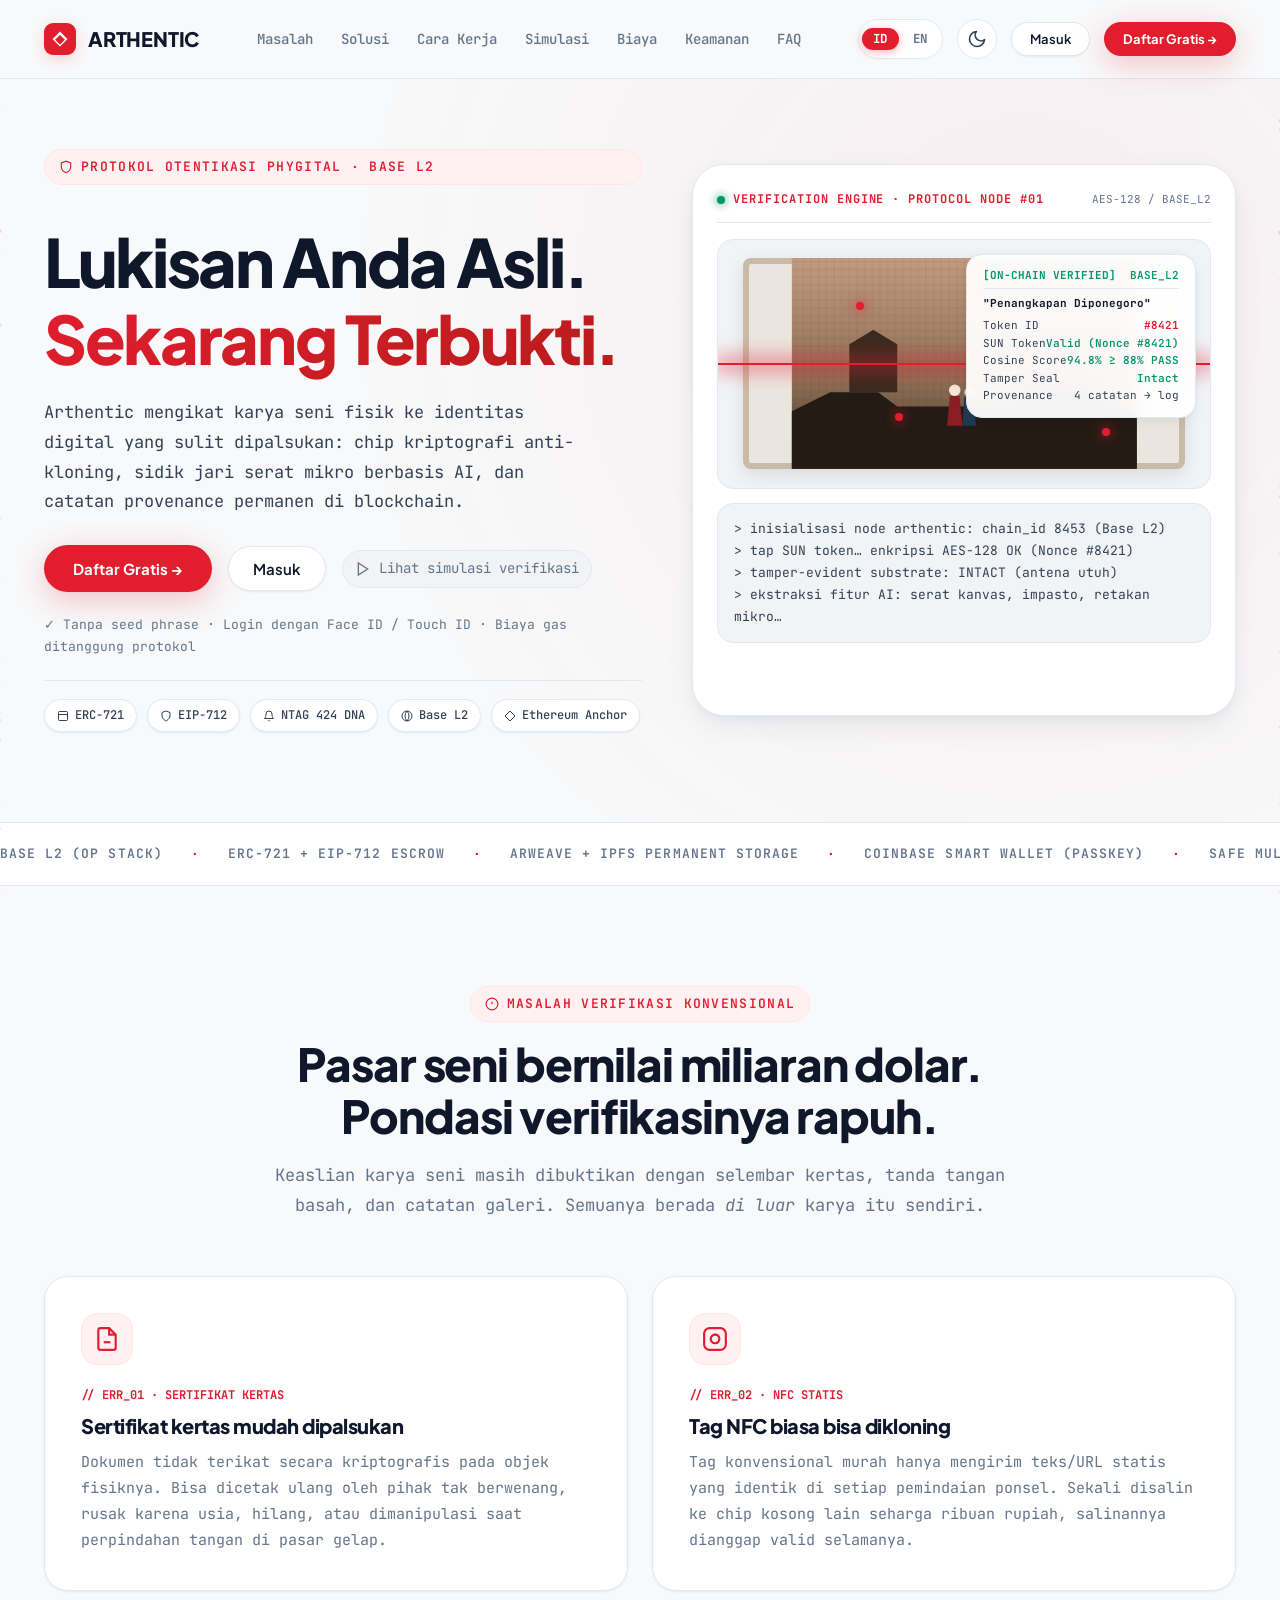
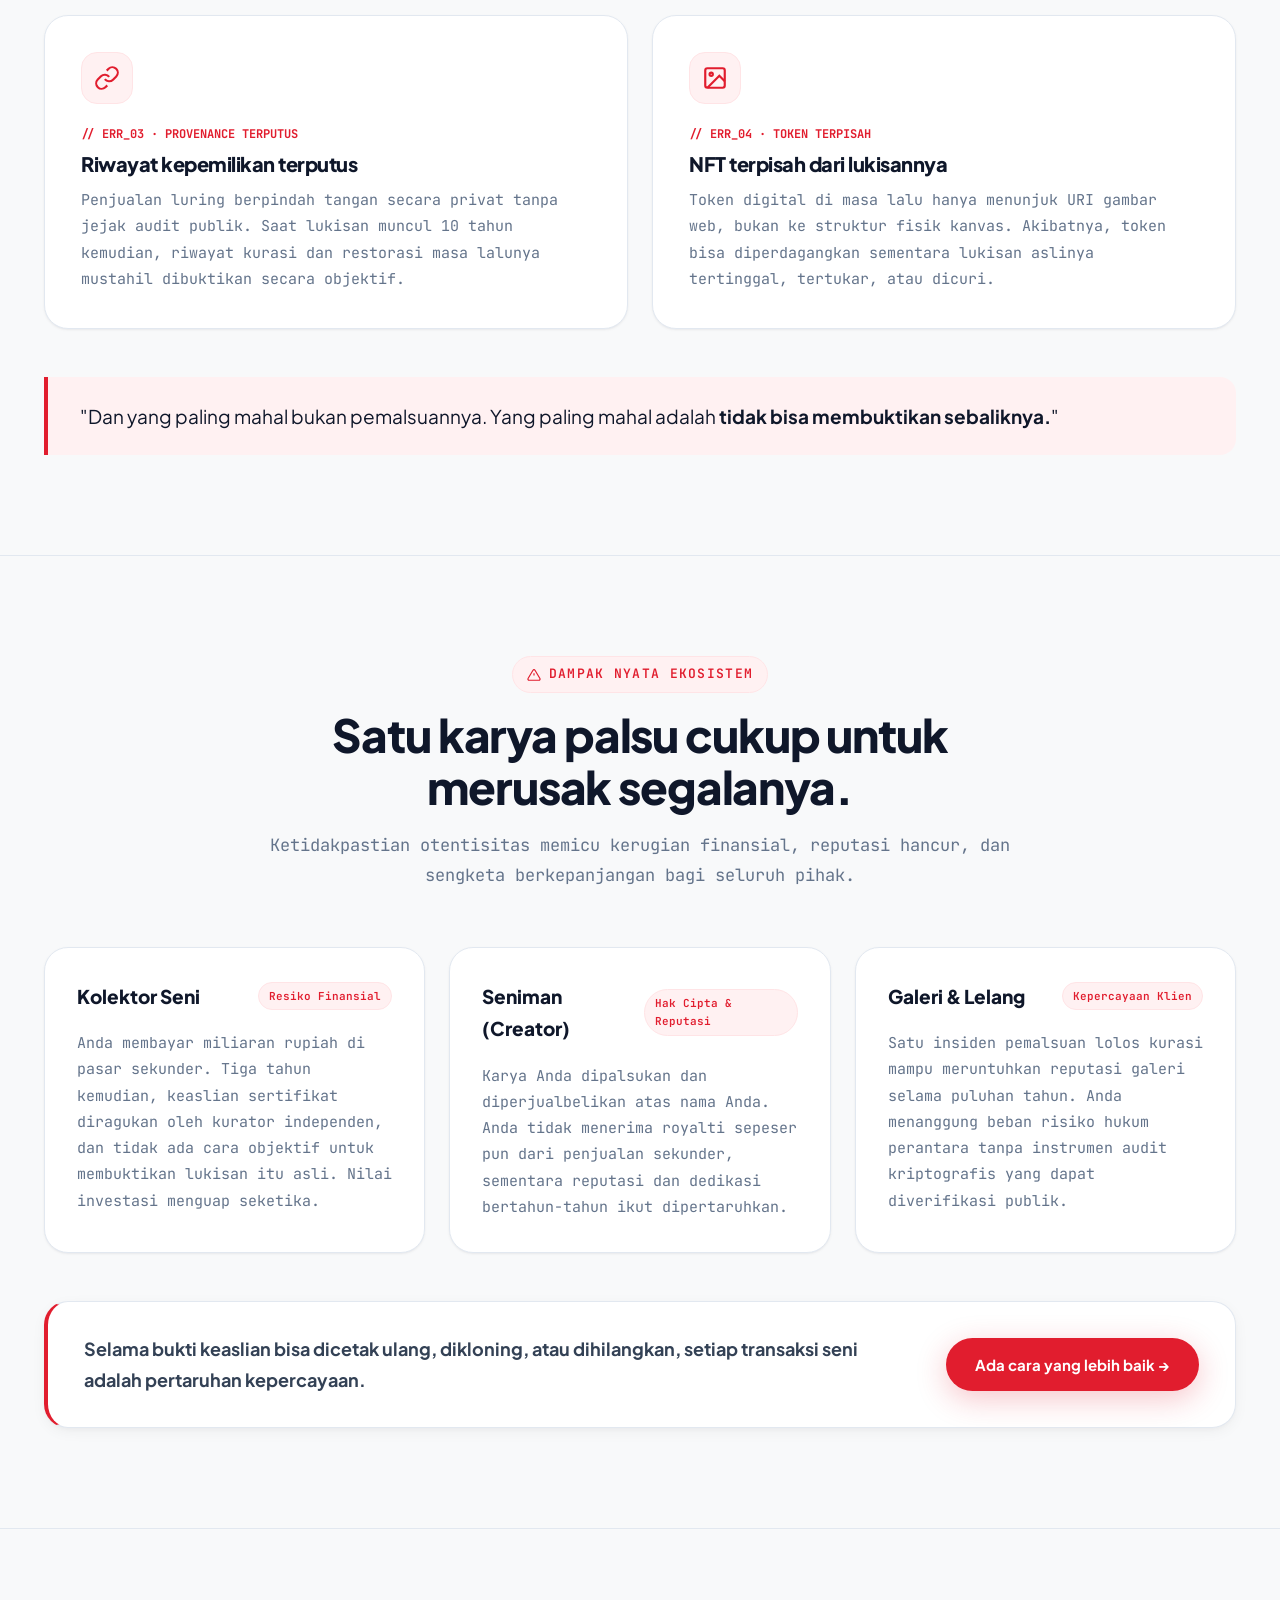
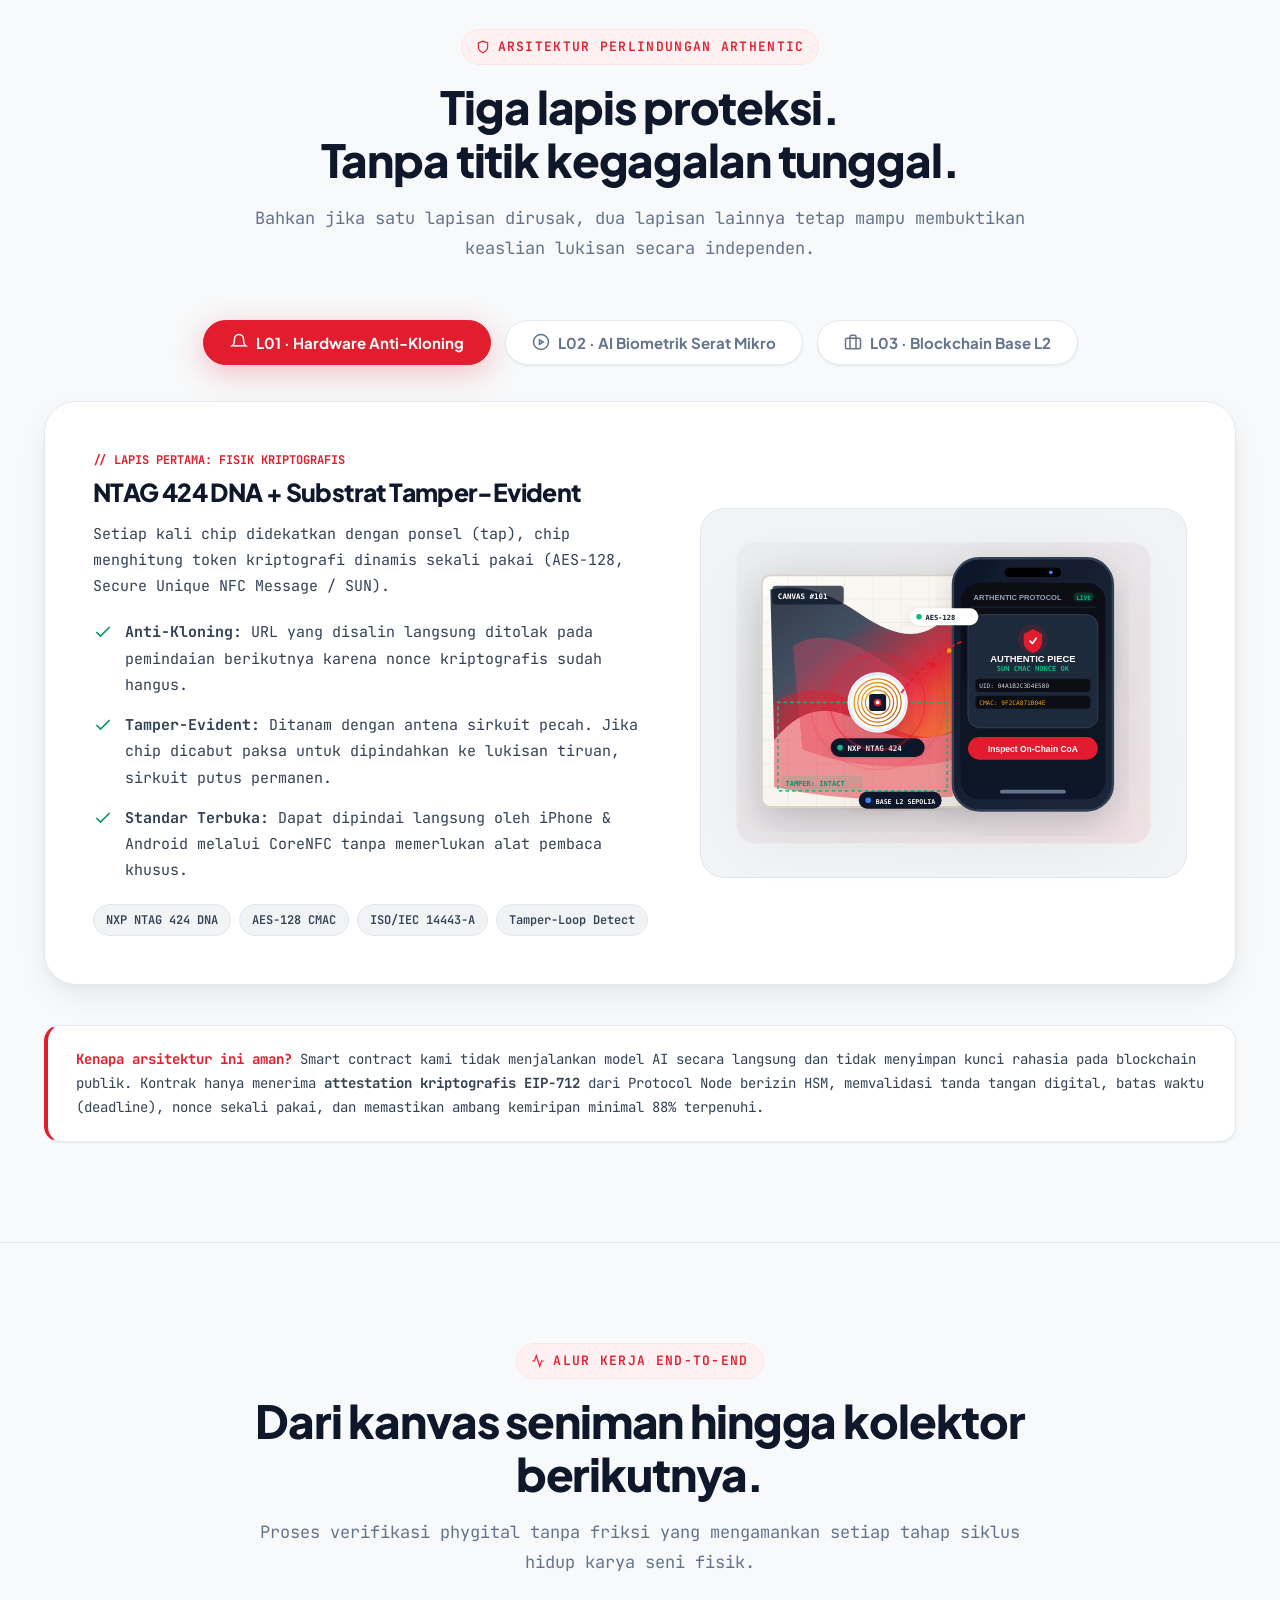
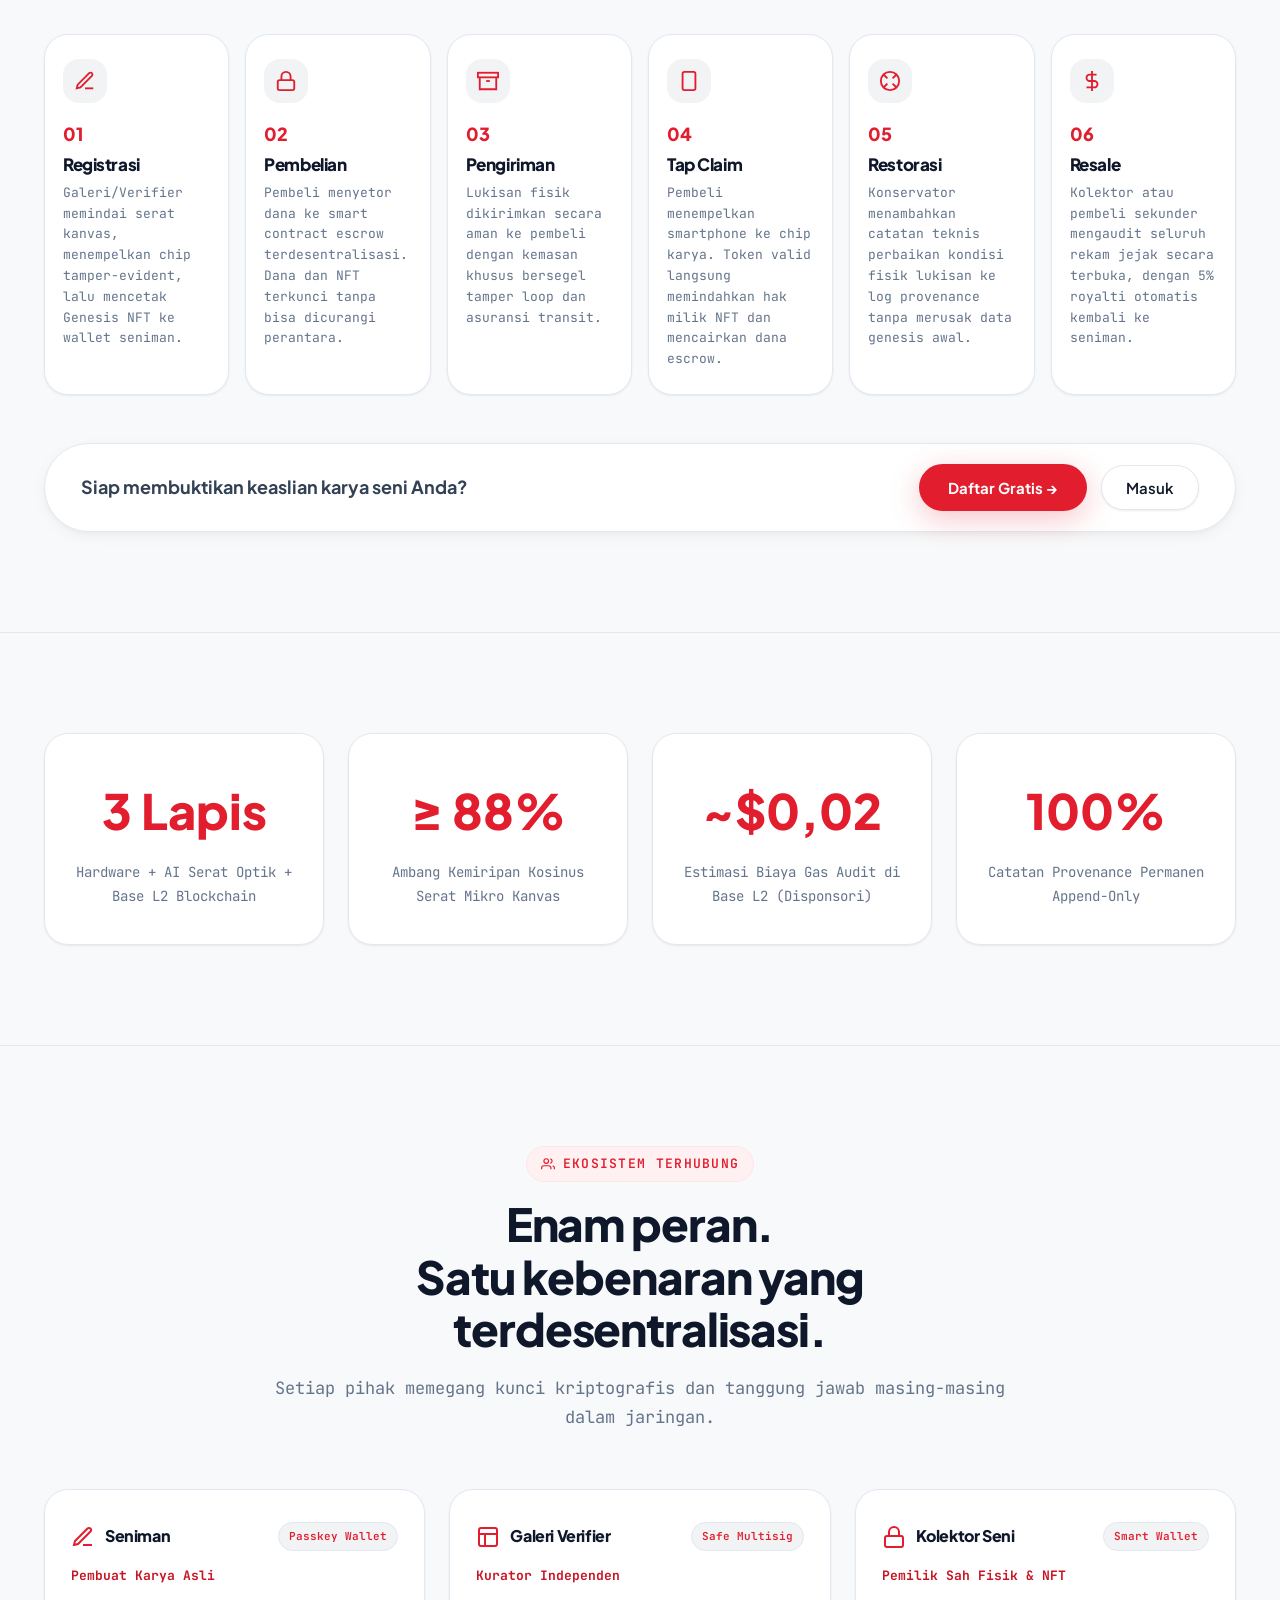
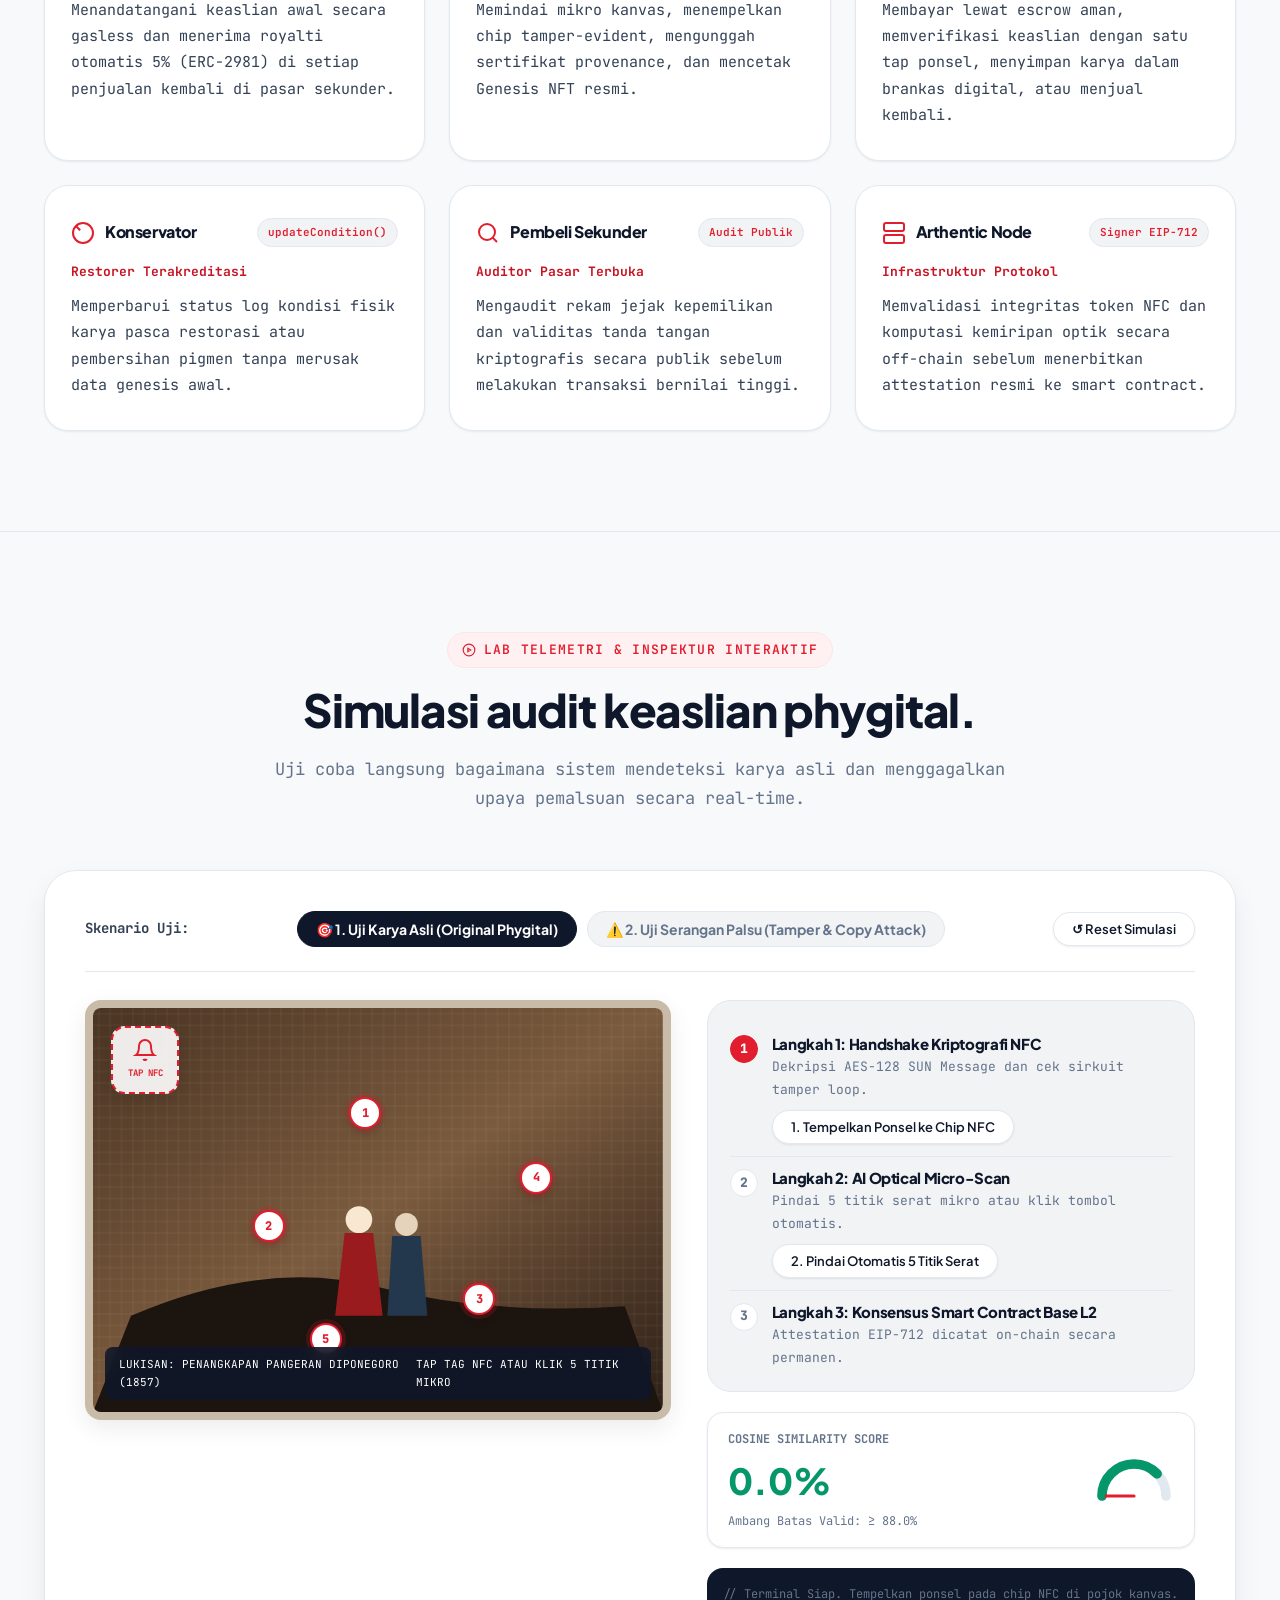
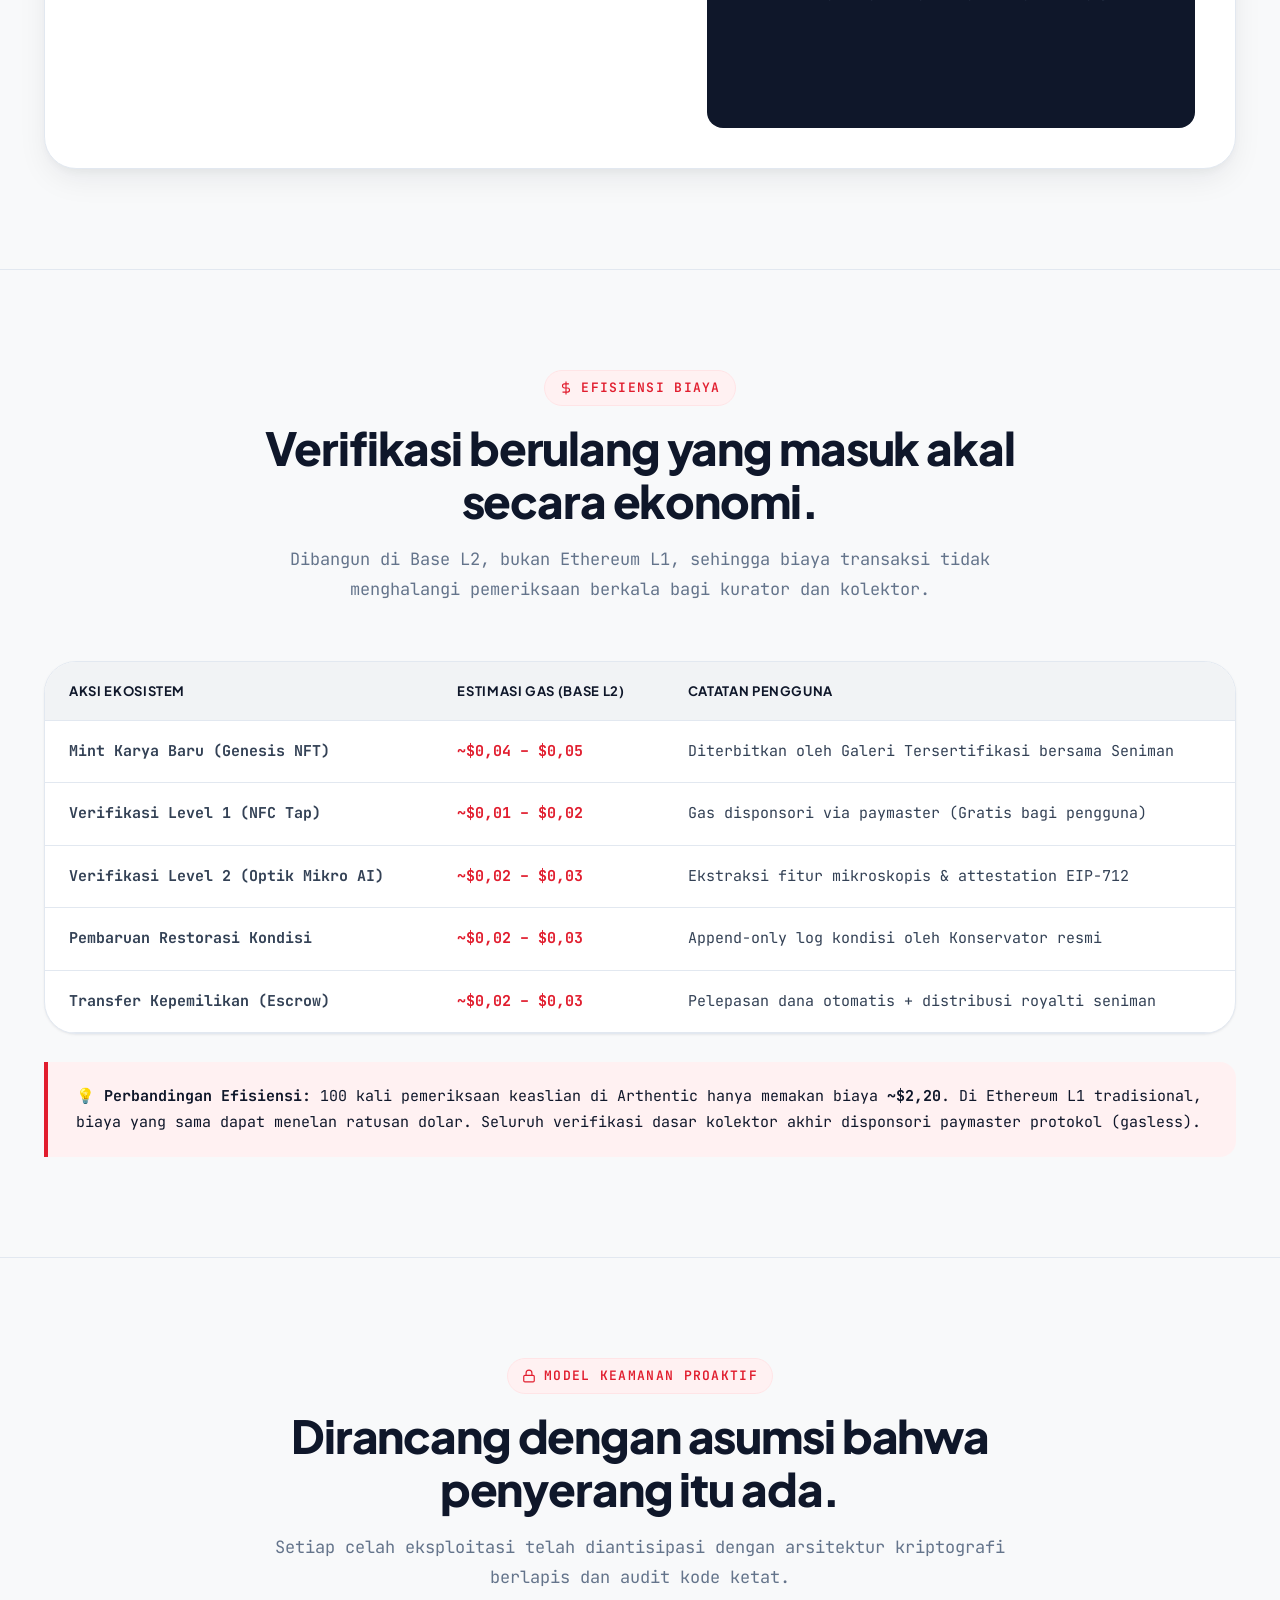
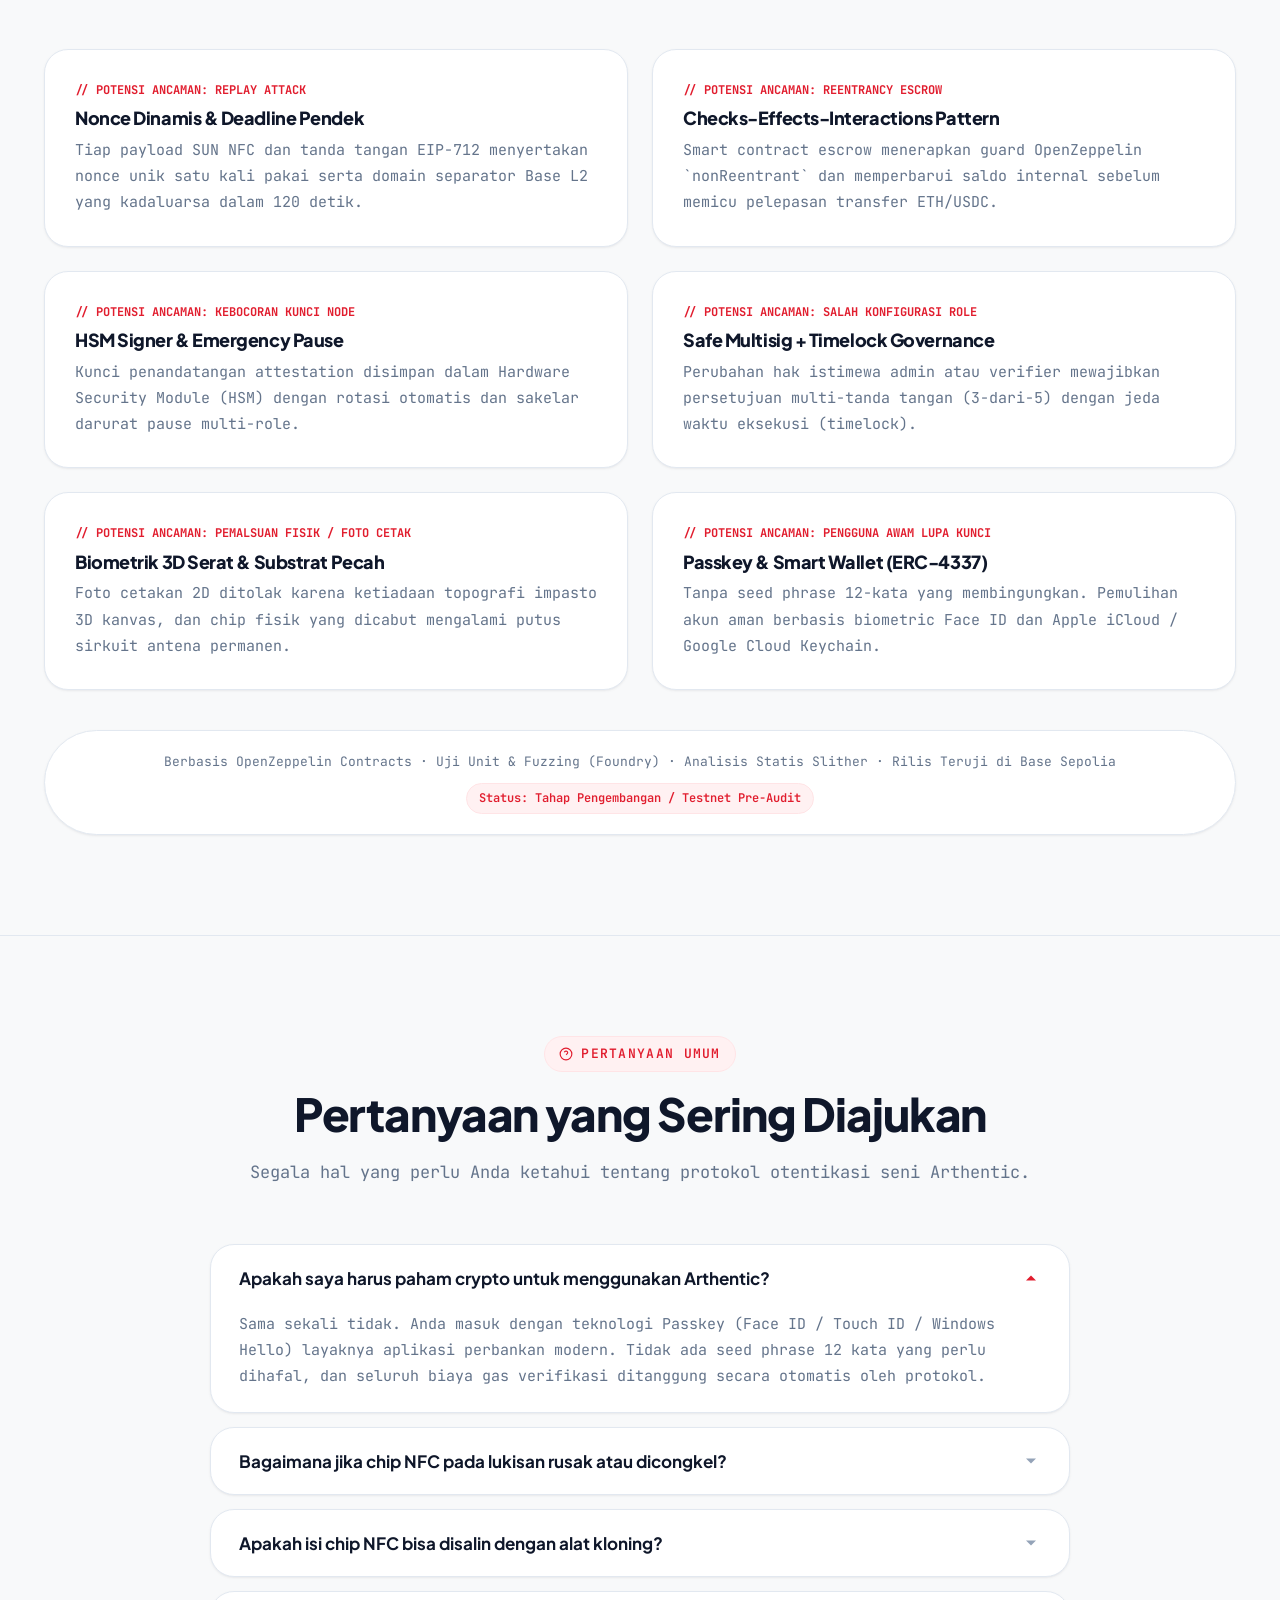
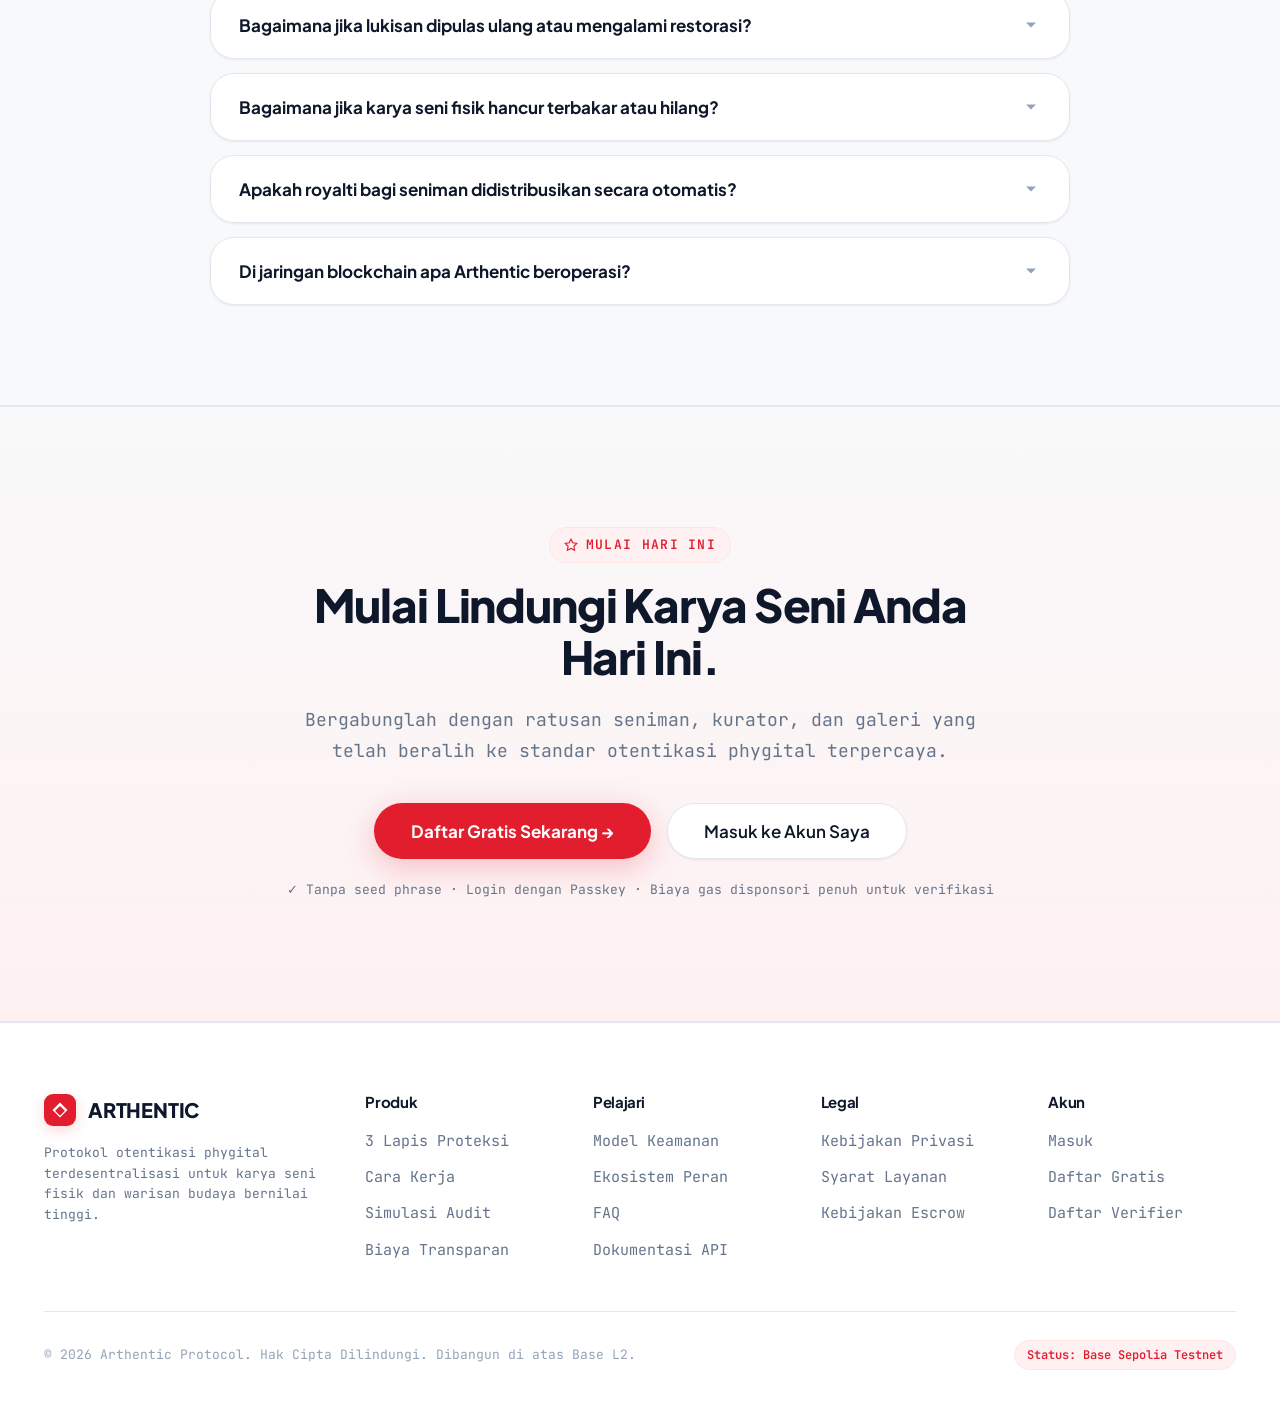
==== commit 1b92f47f: "feat: add language switcher, internationalization support, and NFC handshake illustration" ====
--- a/learn-arthentic/index.html
+++ b/learn-arthentic/index.html
@@ -39,17 +39,23 @@
 
       <nav>
         <ul class="nav-links">
-          <li><a href="#masalah" class="nav-link">Masalah</a></li>
-          <li><a href="#solusi" class="nav-link">Solusi</a></li>
-          <li><a href="#cara-kerja" class="nav-link">Cara Kerja</a></li>
-          <li><a href="#demo" class="nav-link">Simulasi</a></li>
-          <li><a href="#biaya" class="nav-link">Biaya</a></li>
-          <li><a href="#keamanan" class="nav-link">Keamanan</a></li>
-          <li><a href="#faq" class="nav-link">FAQ</a></li>
+          <li><a href="#masalah" class="nav-link" data-i18n="nav.masalah">Masalah</a></li>
+          <li><a href="#solusi" class="nav-link" data-i18n="nav.solusi">Solusi</a></li>
+          <li><a href="#cara-kerja" class="nav-link" data-i18n="nav.cara_kerja">Cara Kerja</a></li>
+          <li><a href="#demo" class="nav-link" data-i18n="nav.demo">Simulasi</a></li>
+          <li><a href="#biaya" class="nav-link" data-i18n="nav.biaya">Biaya</a></li>
+          <li><a href="#keamanan" class="nav-link" data-i18n="nav.keamanan">Keamanan</a></li>
+          <li><a href="#faq" class="nav-link" data-i18n="nav.faq">FAQ</a></li>
         </ul>
       </nav>
 
       <div class="nav-actions">
+        <!-- Language Switcher (ID / EN) -->
+        <div class="lang-switcher" id="lang-switcher" role="group" aria-label="Language selection">
+          <button type="button" class="lang-btn active" data-lang="id" aria-label="Bahasa Indonesia">ID</button>
+          <button type="button" class="lang-btn" data-lang="en" aria-label="English">EN</button>
+        </div>
+
         <!-- Theme Toggle (Light / Dark) -->
         <button class="theme-toggle-btn" id="theme-toggle-btn" aria-label="Ganti Tema">
           <svg width="20" height="20" viewBox="0 0 24 24" id="theme-toggle-icon">
@@ -57,8 +63,8 @@
           </svg>
         </button>
 
-        <button class="btn-ghost btn-sm" data-action="open-login">Masuk</button>
-        <button class="btn-primary btn-sm" data-action="open-signup">Daftar Gratis →</button>
+        <button class="btn-ghost btn-sm" data-action="open-login" data-i18n="nav.login">Masuk</button>
+        <button class="btn-primary btn-sm" data-action="open-signup" data-i18n="nav.signup">Daftar Gratis →</button>
         <button class="hamburger-btn" id="hamburger-btn" aria-label="Buka Navigasi Mobile">
           <svg width="24" height="24" viewBox="0 0 24 24" fill="none" stroke="currentColor" stroke-width="2">
             <path d="M4 6h16M4 12h16M4 18h16"/>
@@ -69,16 +75,25 @@
 
     <!-- Mobile Drawer -->
     <div id="mobile-drawer" class="mobile-drawer" style="display: none;">
-      <a href="#masalah" class="nav-link">Masalah</a>
-      <a href="#solusi" class="nav-link">Solusi</a>
-      <a href="#cara-kerja" class="nav-link">Cara Kerja</a>
-      <a href="#demo" class="nav-link">Simulasi</a>
-      <a href="#biaya" class="nav-link">Biaya</a>
-      <a href="#keamanan" class="nav-link">Keamanan</a>
-      <a href="#faq" class="nav-link">FAQ</a>
+      <a href="#masalah" class="nav-link" data-i18n="nav.masalah">Masalah</a>
+      <a href="#solusi" class="nav-link" data-i18n="nav.solusi">Solusi</a>
+      <a href="#cara-kerja" class="nav-link" data-i18n="nav.cara_kerja">Cara Kerja</a>
+      <a href="#demo" class="nav-link" data-i18n="nav.demo">Simulasi</a>
+      <a href="#biaya" class="nav-link" data-i18n="nav.biaya">Biaya</a>
+      <a href="#keamanan" class="nav-link" data-i18n="nav.keamanan">Keamanan</a>
+      <a href="#faq" class="nav-link" data-i18n="nav.faq">FAQ</a>
+
+      <div class="mobile-lang-row">
+        <span class="mobile-lang-label">Bahasa / Language:</span>
+        <div class="lang-switcher">
+          <button type="button" class="lang-btn active" data-lang="id">ID</button>
+          <button type="button" class="lang-btn" data-lang="en">EN</button>
+        </div>
+      </div>
+
       <div style="display: flex; gap: 12px; margin-top: 8px;">
-        <button class="btn-ghost" style="flex:1" data-action="open-login">Masuk</button>
-        <button class="btn-primary" style="flex:1" data-action="open-signup">Daftar Gratis →</button>
+        <button class="btn-ghost" style="flex:1" data-action="open-login" data-i18n="nav.login">Masuk</button>
+        <button class="btn-primary" style="flex:1" data-action="open-signup" data-i18n="nav.signup">Daftar Gratis →</button>
       </div>
     </div>
   </header>
@@ -94,15 +109,15 @@
           <svg width="14" height="14" viewBox="0 0 24 24" fill="none" stroke="currentColor" stroke-width="2">
             <path d="M12 22s8-4 8-10V5l-8-3-8 3v7c0 6 8 10 8 10z"/>
           </svg>
-          <span>PROTOKOL OTENTIKASI PHYGITAL · BASE L2</span>
-        </div>
-
-        <h1 class="hero-title">
+          <span data-i18n="hero.eyebrow">PROTOKOL OTENTIKASI PHYGITAL · BASE L2</span>
+        </div>
+
+        <h1 class="hero-title" data-i18n="hero.title">
           Lukisan Anda Asli.<br>
           <span class="glow-text">Sekarang Terbukti.</span>
         </h1>
 
-        <p class="hero-desc">
+        <p class="hero-desc" data-i18n="hero.desc">
           Arthentic mengikat karya seni fisik ke identitas digital yang sulit dipalsukan: chip kriptografi anti-kloning, sidik jari serat mikro berbasis AI, dan catatan provenance permanen di blockchain.
         </p>
 
@@ -113,7 +128,7 @@
             <svg width="16" height="16" viewBox="0 0 24 24" fill="none" stroke="currentColor" stroke-width="2">
               <polygon points="5 3 19 12 5 21 5 3"/>
             </svg>
-            <span>Lihat simulasi verifikasi</span>
+            <span data-i18n="hero.cta_demo">Lihat simulasi verifikasi</span>
           </a>
         </div>
 
@@ -266,10 +281,10 @@
           <svg width="14" height="14" viewBox="0 0 24 24" fill="none" stroke="currentColor" stroke-width="2">
             <circle cx="12" cy="12" r="10"/><line x1="12" y1="8" x2="12" y2="12"/><line x1="12" y1="16" x2="12.01" y2="16"/>
           </svg>
-          <span>MASALAH VERIFIKASI KONVENSIONAL</span>
-        </div>
-        <h2>Pasar seni bernilai miliaran dolar.<br>Pondasi verifikasinya rapuh.</h2>
-        <p class="section-sub">
+          <span data-i18n="problem.eyebrow">MASALAH VERIFIKASI KONVENSIONAL</span>
+        </div>
+        <h2 data-i18n="problem.title">Pasar seni bernilai miliaran dolar.<br>Pondasi verifikasinya rapuh.</h2>
+        <p class="section-sub" data-i18n="problem.desc">
           Keaslian karya seni masih dibuktikan dengan selembar kertas, tanda tangan basah, dan catatan galeri. Semuanya berada <em>di luar</em> karya itu sendiri.
         </p>
       </div>
@@ -285,7 +300,7 @@
             </svg>
           </div>
           <div class="card-err-tag">// ERR_01 · SERTIFIKAT KERTAS</div>
-          <h3 class="card-title">Sertifikat kertas mudah dipalsukan</h3>
+          <h3 class="card-title" data-i18n="problem.card1_title">Sertifikat kertas mudah dipalsukan</h3>
           <p class="card-desc">
             Dokumen tidak terikat secara kriptografis pada objek fisiknya. Bisa dicetak ulang oleh pihak tak berwenang, rusak karena usia, hilang, atau dimanipulasi saat perpindahan tangan di pasar gelap.
           </p>
@@ -301,7 +316,7 @@
             </svg>
           </div>
           <div class="card-err-tag">// ERR_02 · NFC STATIS</div>
-          <h3 class="card-title">Tag NFC biasa bisa dikloning</h3>
+          <h3 class="card-title" data-i18n="problem.card2_title">Tag NFC biasa bisa dikloning</h3>
           <p class="card-desc">
             Tag konvensional murah hanya mengirim teks/URL statis yang identik di setiap pemindaian ponsel. Sekali disalin ke chip kosong lain seharga ribuan rupiah, salinannya dianggap valid selamanya.
           </p>
@@ -316,7 +331,7 @@
             </svg>
           </div>
           <div class="card-err-tag">// ERR_03 · PROVENANCE TERPUTUS</div>
-          <h3 class="card-title">Riwayat kepemilikan terputus</h3>
+          <h3 class="card-title" data-i18n="problem.card3_title">Riwayat kepemilikan terputus</h3>
           <p class="card-desc">
             Penjualan luring berpindah tangan secara privat tanpa jejak audit publik. Saat lukisan muncul 10 tahun kemudian, riwayat kurasi dan restorasi masa lalunya mustahil dibuktikan secara objektif.
           </p>
@@ -332,7 +347,7 @@
             </svg>
           </div>
           <div class="card-err-tag">// ERR_04 · TOKEN TERPISAH</div>
-          <h3 class="card-title">NFT terpisah dari lukisannya</h3>
+          <h3 class="card-title" data-i18n="problem.card4_title">NFT terpisah dari lukisannya</h3>
           <p class="card-desc">
             Token digital di masa lalu hanya menunjuk URI gambar web, bukan ke struktur fisik kanvas. Akibatnya, token bisa diperdagangkan sementara lukisan aslinya tertinggal, tertukar, atau dicuri.
           </p>
@@ -418,9 +433,9 @@
           <svg width="14" height="14" viewBox="0 0 24 24" fill="none" stroke="currentColor" stroke-width="2">
             <path d="M12 22s8-4 8-10V5l-8-3-8 3v7c0 6 8 10 8 10z"/>
           </svg>
-          <span>ARSITEKTUR PERLINDUNGAN ARTHENTIC</span>
-        </div>
-        <h2>Tiga lapis proteksi.<br>Tanpa titik kegagalan tunggal.</h2>
+          <span data-i18n="solution.eyebrow">ARSITEKTUR PERLINDUNGAN ARTHENTIC</span>
+        </div>
+        <h2 data-i18n="solution.title">Tiga lapis proteksi.<br>Tanpa titik kegagalan tunggal.</h2>
         <p class="section-sub">
           Bahkan jika satu lapisan dirusak, dua lapisan lainnya tetap mampu membuktikan keaslian lukisan secara independen.
         </p>
@@ -438,7 +453,7 @@
         </button>
         <button class="sol-tab-btn" data-target="pane-l03">
           <svg width="18" height="18" viewBox="0 0 24 24" fill="none" stroke="currentColor" stroke-width="2"><rect x="2" y="7" width="20" height="14" rx="2"/><path d="M16 21V5a2 2 0 0 0-2-2h-4a2 2 0 0 0-2 2v16"/></svg>
-          <span>L03 · Blockchain Base L2</span>
+          <span data-i18n="solution.tab3">L03 · Blockchain Base L2</span>
         </button>
       </div>
 
@@ -472,7 +487,13 @@
           </div>
         </div>
         <div class="sol-visual-stage">
-          <div id="lottie-sol-nfc" class="lottie-box"></div>
+          <div class="sol-illustration-wrapper">
+            <img src="assets/images/nfc-handshake-ill.svg" 
+                 alt="NXP NTAG 424 DNA NFC Tap Verification & Cryptographic Handshake" 
+                 class="sol-illustration-img"
+                 loading="eager" />
+          </div>
+          <div id="lottie-sol-nfc" class="lottie-box" style="display: none;"></div>
         </div>
       </div>
 
@@ -561,9 +582,9 @@
           <svg width="14" height="14" viewBox="0 0 24 24" fill="none" stroke="currentColor" stroke-width="2">
             <polyline points="22 12 18 12 15 21 9 3 6 12 2 12"/>
           </svg>
-          <span>ALUR KERJA END-TO-END</span>
-        </div>
-        <h2>Dari kanvas seniman hingga kolektor berikutnya.</h2>
+          <span data-i18n="stepper.eyebrow">ALUR KERJA END-TO-END</span>
+        </div>
+        <h2 data-i18n="stepper.title">Dari kanvas seniman hingga kolektor berikutnya.</h2>
         <p class="section-sub">
           Proses verifikasi phygital tanpa friksi yang mengamankan setiap tahap siklus hidup karya seni fisik.
         </p>
@@ -707,9 +728,9 @@
           <svg width="14" height="14" viewBox="0 0 24 24" fill="none" stroke="currentColor" stroke-width="2">
             <path d="M17 21v-2a4 4 0 0 0-4-4H5a4 4 0 0 0-4 4v2"/><circle cx="9" cy="7" r="4"/><path d="M23 21v-2a4 4 0 0 0-3-3.87"/><path d="M16 3.13a4 4 0 0 1 0 7.75"/>
           </svg>
-          <span>EKOSISTEM TERHUBUNG</span>
-        </div>
-        <h2>Enam peran.<br>Satu kebenaran yang terdesentralisasi.</h2>
+          <span data-i18n="roles.eyebrow">EKOSISTEM TERHUBUNG</span>
+        </div>
+        <h2 data-i18n="roles.title">Enam peran.<br>Satu kebenaran yang terdesentralisasi.</h2>
         <p class="section-sub">
           Setiap pihak memegang kunci kriptografis dan tanggung jawab masing-masing dalam jaringan.
         </p>
@@ -807,9 +828,9 @@
           <svg width="14" height="14" viewBox="0 0 24 24" fill="none" stroke="currentColor" stroke-width="2">
             <circle cx="12" cy="12" r="10"/><path d="m10 15 5-3-5-3v6Z"/>
           </svg>
-          <span>LAB TELEMETRI & INSPEKTUR INTERAKTIF</span>
-        </div>
-        <h2>Simulasi audit keaslian phygital.</h2>
+          <span data-i18n="demo.eyebrow">LAB TELEMETRI & INSPEKTUR INTERAKTIF</span>
+        </div>
+        <h2 data-i18n="demo.title">Simulasi audit keaslian phygital.</h2>
         <p class="section-sub">
           Uji coba langsung bagaimana sistem mendeteksi karya asli dan menggagalkan upaya pemalsuan secara real-time.
         </p>
@@ -965,9 +986,9 @@
           <svg width="14" height="14" viewBox="0 0 24 24" fill="none" stroke="currentColor" stroke-width="2">
             <line x1="12" y1="1" x2="12" y2="23"/><path d="M17 5H9.5a3.5 3.5 0 0 0 0 7h5a3.5 3.5 0 0 1 0 7H6"/>
           </svg>
-          <span>EFISIENSI BIAYA</span>
-        </div>
-        <h2>Verifikasi berulang yang masuk akal secara ekonomi.</h2>
+          <span data-i18n="pricing.eyebrow">EFISIENSI BIAYA</span>
+        </div>
+        <h2 data-i18n="pricing.title">Verifikasi berulang yang masuk akal secara ekonomi.</h2>
         <p class="section-sub">
           Dibangun di Base L2, bukan Ethereum L1, sehingga biaya transaksi tidak menghalangi pemeriksaan berkala bagi kurator dan kolektor.
         </p>
@@ -1028,9 +1049,9 @@
           <svg width="14" height="14" viewBox="0 0 24 24" fill="none" stroke="currentColor" stroke-width="2">
             <rect x="3" y="11" width="18" height="11" rx="2" ry="2"/><path d="M7 11V7a5 5 0 0 1 10 0v4"/>
           </svg>
-          <span>MODEL KEAMANAN PROAKTIF</span>
-        </div>
-        <h2>Dirancang dengan asumsi bahwa penyerang itu ada.</h2>
+          <span data-i18n="security.eyebrow">MODEL KEAMANAN PROAKTIF</span>
+        </div>
+        <h2 data-i18n="security.title">Dirancang dengan asumsi bahwa penyerang itu ada.</h2>
         <p class="section-sub">
           Setiap celah eksploitasi telah diantisipasi dengan arsitektur kriptografi berlapis dan audit kode ketat.
         </p>
@@ -1092,9 +1113,9 @@
           <svg width="14" height="14" viewBox="0 0 24 24" fill="none" stroke="currentColor" stroke-width="2">
             <circle cx="12" cy="12" r="10"/><path d="M9.09 9a3 3 0 0 1 5.83 1c0 2-3 3-3 3"/><line x1="12" y1="17" x2="12.01" y2="17"/>
           </svg>
-          <span>PERTANYAAN UMUM</span>
-        </div>
-        <h2>Pertanyaan yang Sering Diajukan</h2>
+          <span data-i18n="faq.eyebrow">PERTANYAAN UMUM</span>
+        </div>
+        <h2 data-i18n="faq.title">Pertanyaan yang Sering Diajukan</h2>
         <p class="section-sub">Segala hal yang perlu Anda ketahui tentang protokol otentikasi seni Arthentic.</p>
       </div>
 
@@ -1188,13 +1209,13 @@
         <svg width="14" height="14" viewBox="0 0 24 24" fill="none" stroke="currentColor" stroke-width="2">
           <polygon points="12 2 15.09 8.26 22 9.27 17 14.14 18.18 21.02 12 17.77 5.82 21.02 7 14.14 2 9.27 8.91 8.26 12 2"/>
         </svg>
-        <span>MULAI HARI INI</span>
-      </div>
-      <h2 class="cta-final-title">
+        <span data-i18n="cta.eyebrow">MULAI HARI INI</span>
+      </div>
+      <h2 class="cta-final-title" data-i18n="cta.title">
         Keaslian bukan lagi soal percaya.<br>
         <span class="glow-text">Ini soal bukti.</span>
       </h2>
-      <p class="cta-final-sub">
+      <p class="cta-final-sub" data-i18n="cta.desc">
         Bergabunglah sebagai seniman, galeri, kolektor, atau konservator, dan mulai membangun riwayat karya seni yang tidak bisa ditulis ulang.
       </p>
 
@@ -1367,7 +1388,7 @@
         </svg>
       </button>
 
-      <h3 style="font-size: 1.5rem; margin-bottom: 8px;" id="modal-signup-title">Buat akun Arthentic</h3>
+      <h3 style="font-size: 1.5rem; margin-bottom: 8px;" id="modal-signup-title" data-i18n="modal.signup_title">Buat akun Arthentic</h3>
       <p style="color: var(--text-2); font-size: 0.875rem; margin-bottom: 24px;">Mulai dalam kurang dari satu menit. Tanpa seed phrase.</p>
 
       <div class="form-group">
@@ -1410,7 +1431,7 @@
         </svg>
       </button>
 
-      <h3 style="font-size: 1.5rem; margin-bottom: 8px;" id="modal-login-title">Selamat datang kembali</h3>
+      <h3 style="font-size: 1.5rem; margin-bottom: 8px;" id="modal-login-title" data-i18n="modal.login_title">Selamat datang kembali</h3>
       <p style="color: var(--text-2); font-size: 0.875rem; margin-bottom: 24px;">Masuk untuk memverifikasi, menjual, atau mengelola karya Anda.</p>
 
       <button class="passkey-btn" id="btn-passkey-login">
@@ -1439,6 +1460,7 @@
   </div>
 
   <!-- Scripts -->
+  <script src="assets/js/i18n.js"></script>
   <script src="assets/js/lottie.min.js"></script>
   <script src="assets/js/app.js"></script>
 </body>
--- a/learn-arthentic/assets/css/style.css
+++ b/learn-arthentic/assets/css/style.css
@@ -296,6 +296,60 @@
 .theme-toggle-btn:hover {
   background: var(--bg-2);
   color: var(--red-500);
+}
+
+/* Language Switcher (ID / EN) */
+.lang-switcher {
+  display: inline-flex;
+  align-items: center;
+  background: var(--bg-1);
+  border: 1px solid var(--line);
+  border-radius: var(--radius-full);
+  padding: 3px;
+  gap: 3px;
+  height: 40px;
+  box-sizing: border-box;
+}
+
+.lang-btn {
+  background: transparent;
+  border: none;
+  font-family: var(--font-sans);
+  font-size: 0.78rem;
+  font-weight: 700;
+  letter-spacing: 0.04em;
+  color: var(--text-2);
+  padding: 5px 11px;
+  border-radius: var(--radius-full);
+  cursor: pointer;
+  transition: all 0.2s cubic-bezier(0.16, 1, 0.3, 1);
+  line-height: 1;
+}
+
+.lang-btn:hover {
+  color: var(--text-0);
+  background: var(--bg-2);
+}
+
+.lang-btn.active {
+  background: var(--red-500);
+  color: #FFFFFF;
+  box-shadow: 0 2px 8px rgba(225, 29, 46, 0.35);
+}
+
+.mobile-lang-row {
+  display: flex;
+  align-items: center;
+  justify-content: space-between;
+  padding: 10px 0;
+  border-top: 1px solid var(--line);
+  margin-top: 6px;
+}
+
+.mobile-lang-label {
+  font-size: 0.85rem;
+  font-weight: 600;
+  color: var(--text-1);
 }
 
 /* ==========================================================================
@@ -959,6 +1013,28 @@
   width: 100%;
   max-width: 300px;
   height: 300px;
+}
+
+.sol-illustration-wrapper {
+  width: 100%;
+  max-width: 440px;
+  display: flex;
+  align-items: center;
+  justify-content: center;
+}
+
+.sol-illustration-img {
+  width: 100%;
+  height: auto;
+  max-height: 320px;
+  object-fit: contain;
+  filter: drop-shadow(0 14px 30px rgba(0, 0, 0, 0.09));
+  border-radius: var(--radius-md);
+  transition: transform 0.3s cubic-bezier(0.16, 1, 0.3, 1);
+}
+
+.sol-illustration-img:hover {
+  transform: translateY(-4px) scale(1.02);
 }
 
 .sol-callout {
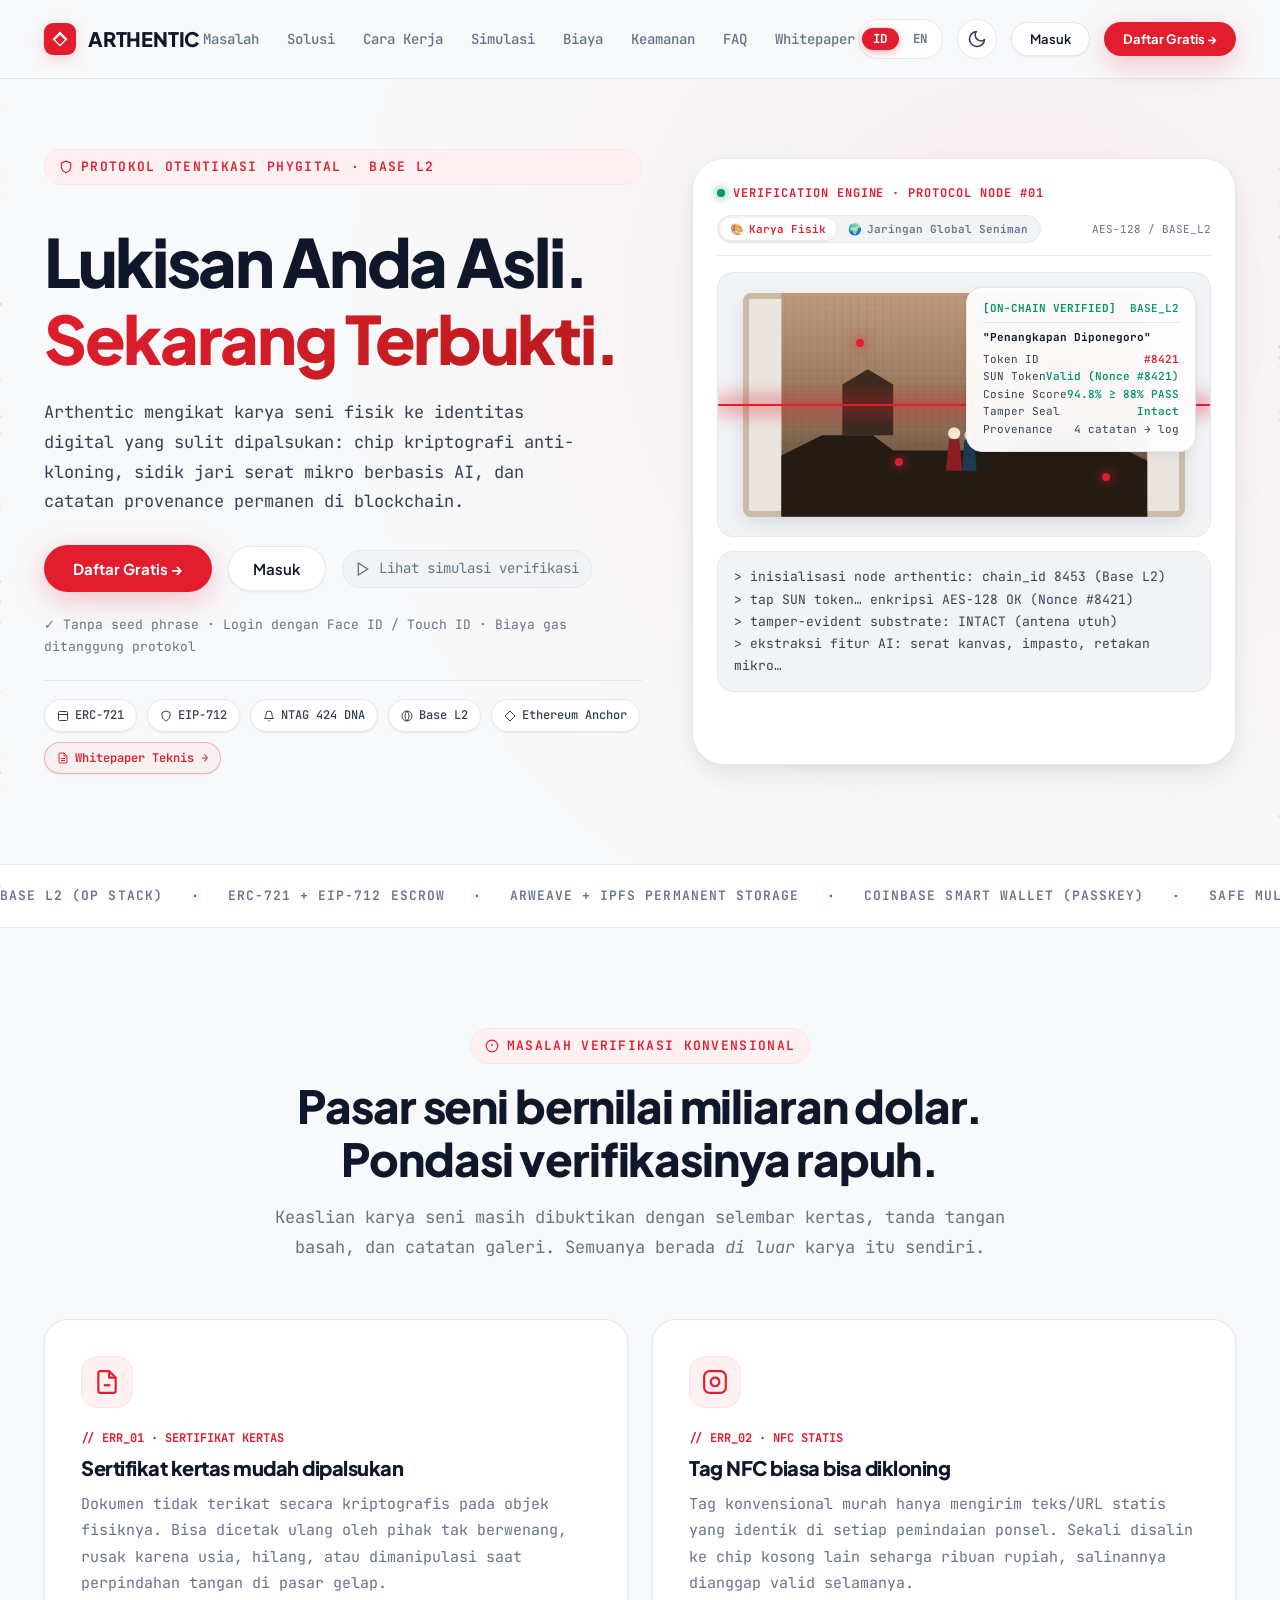
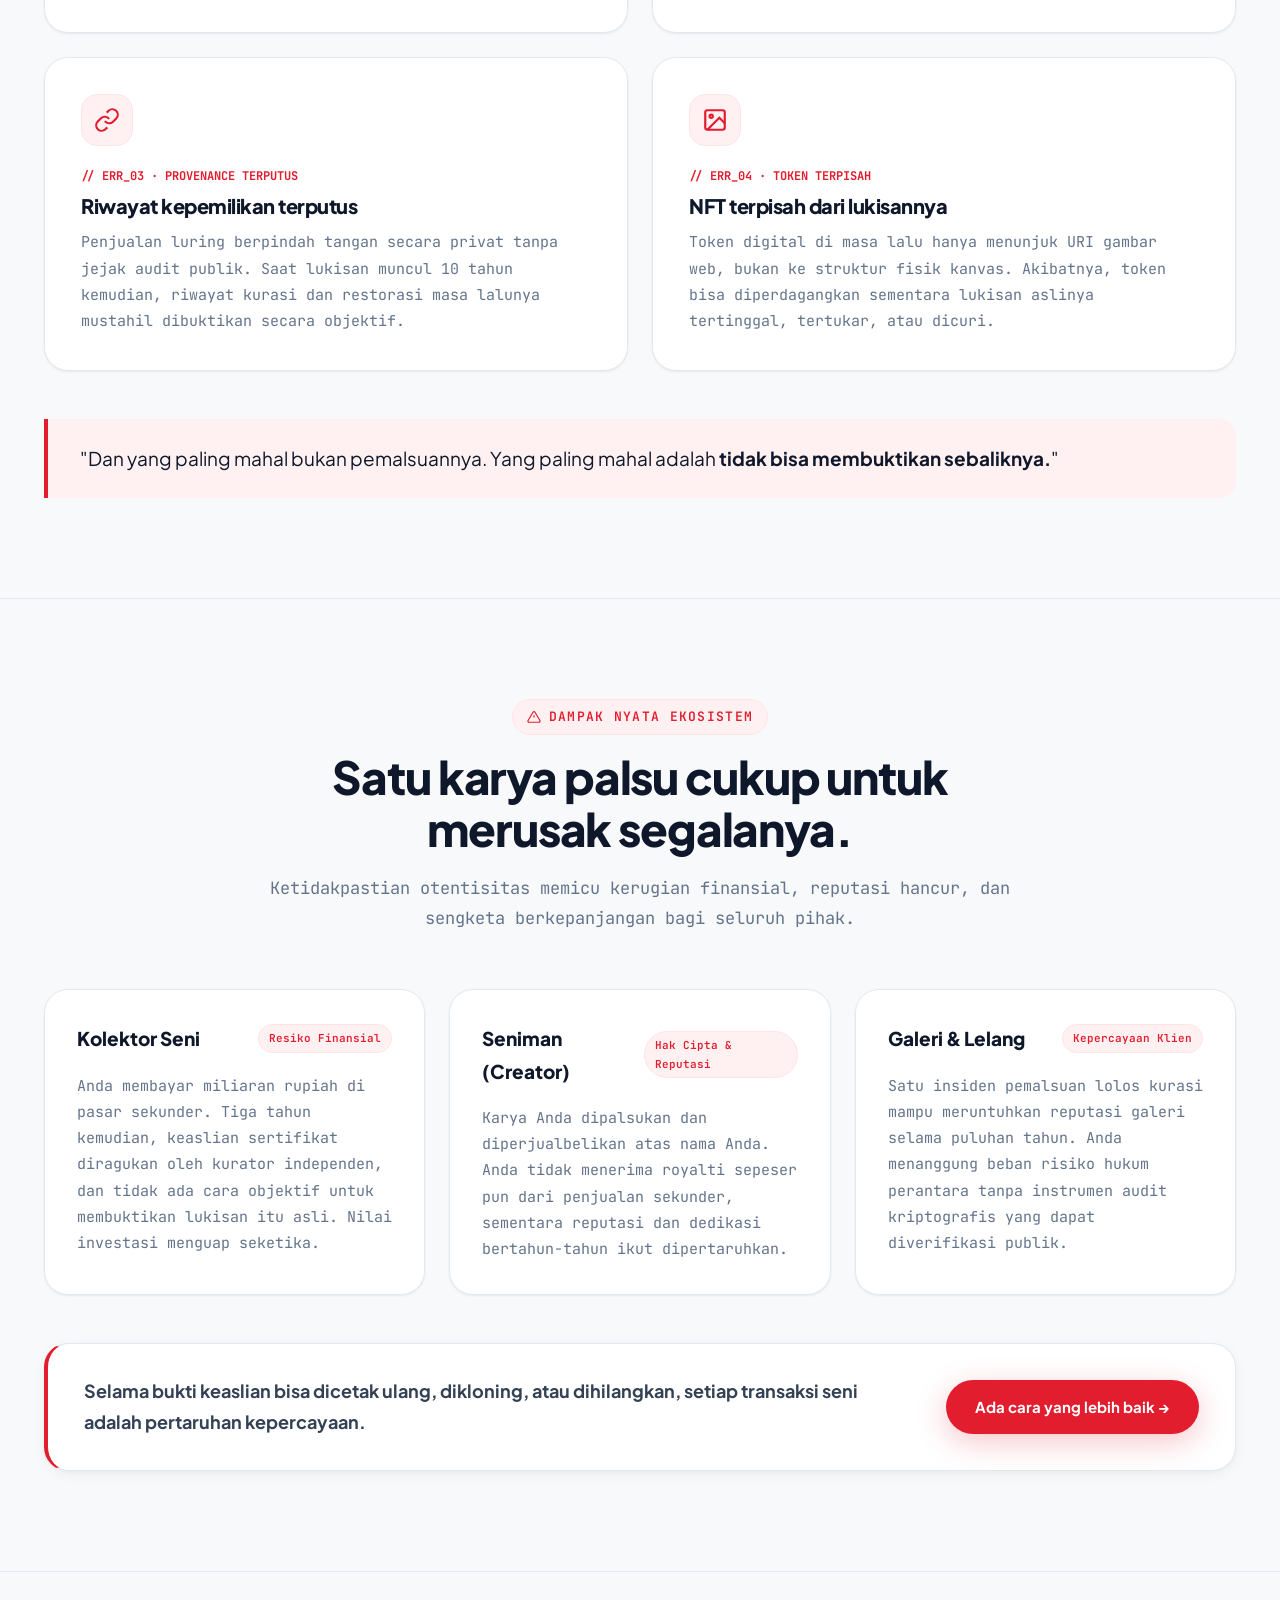
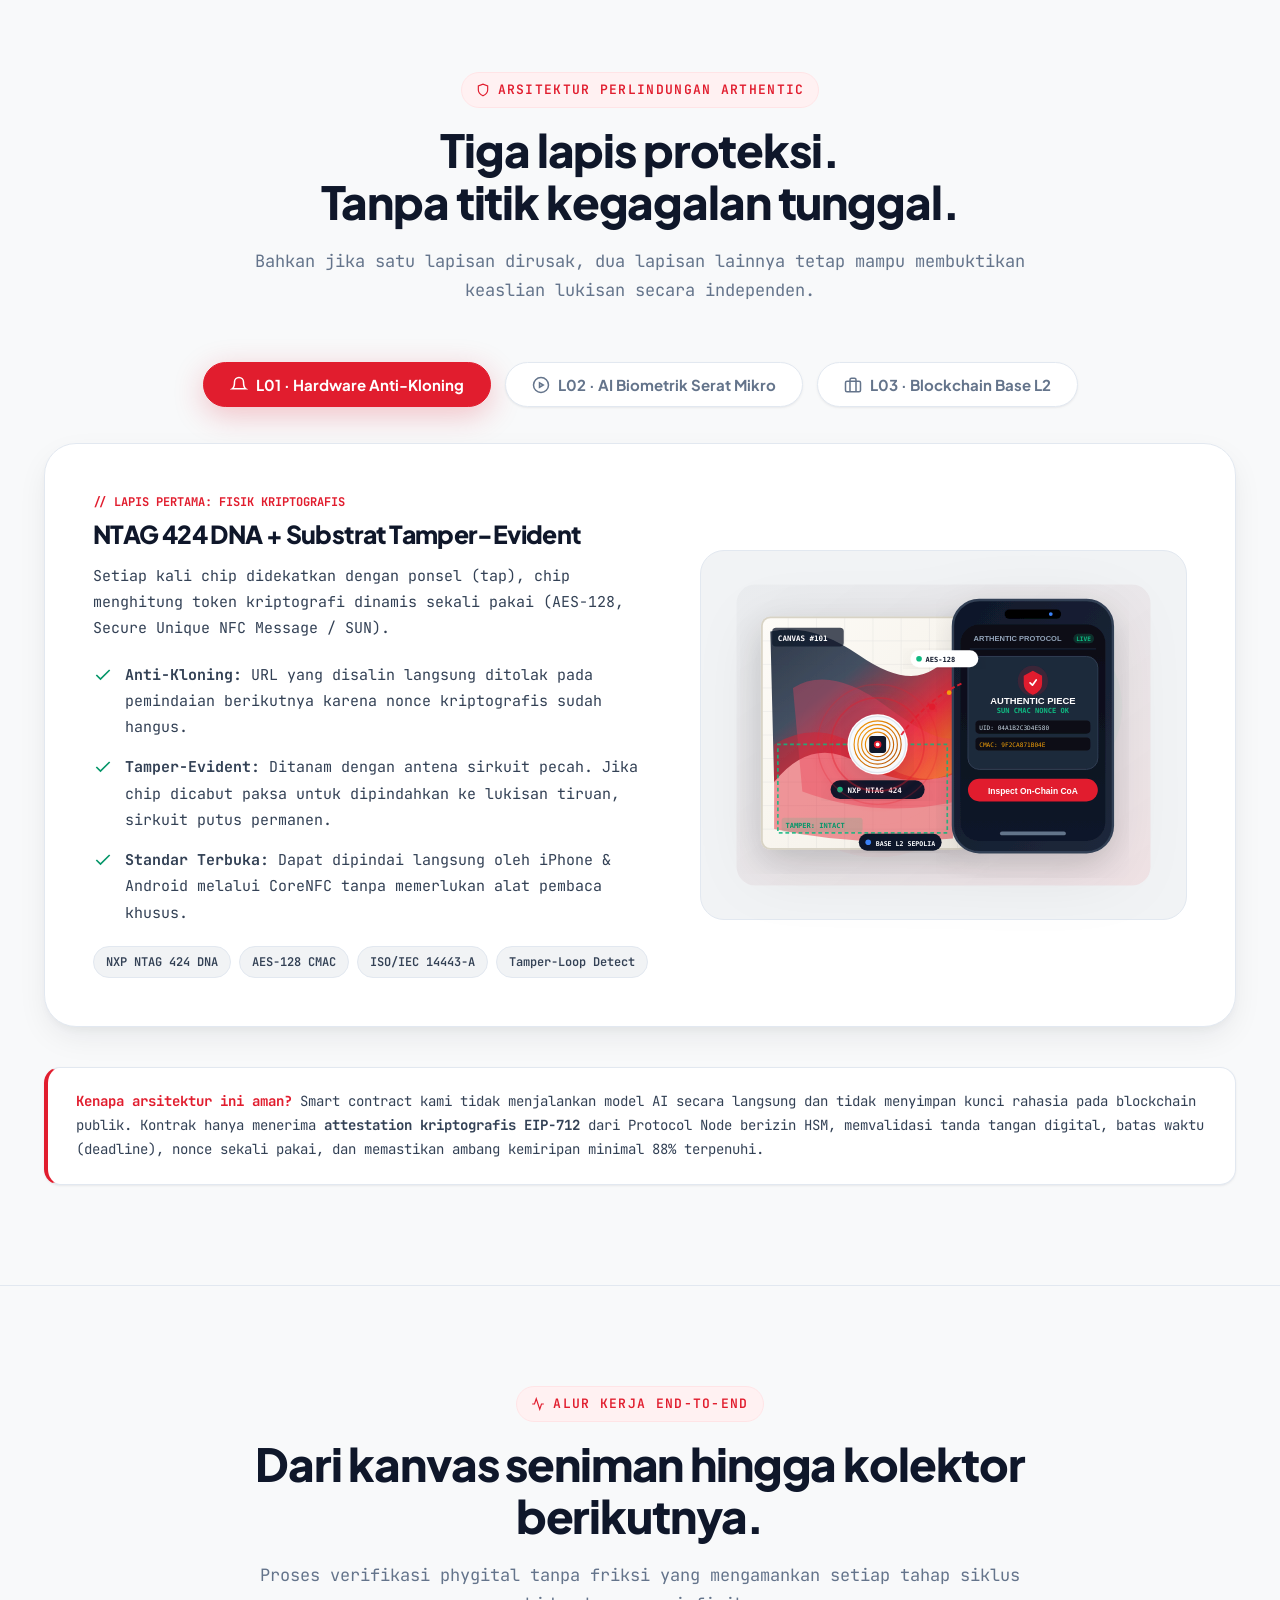
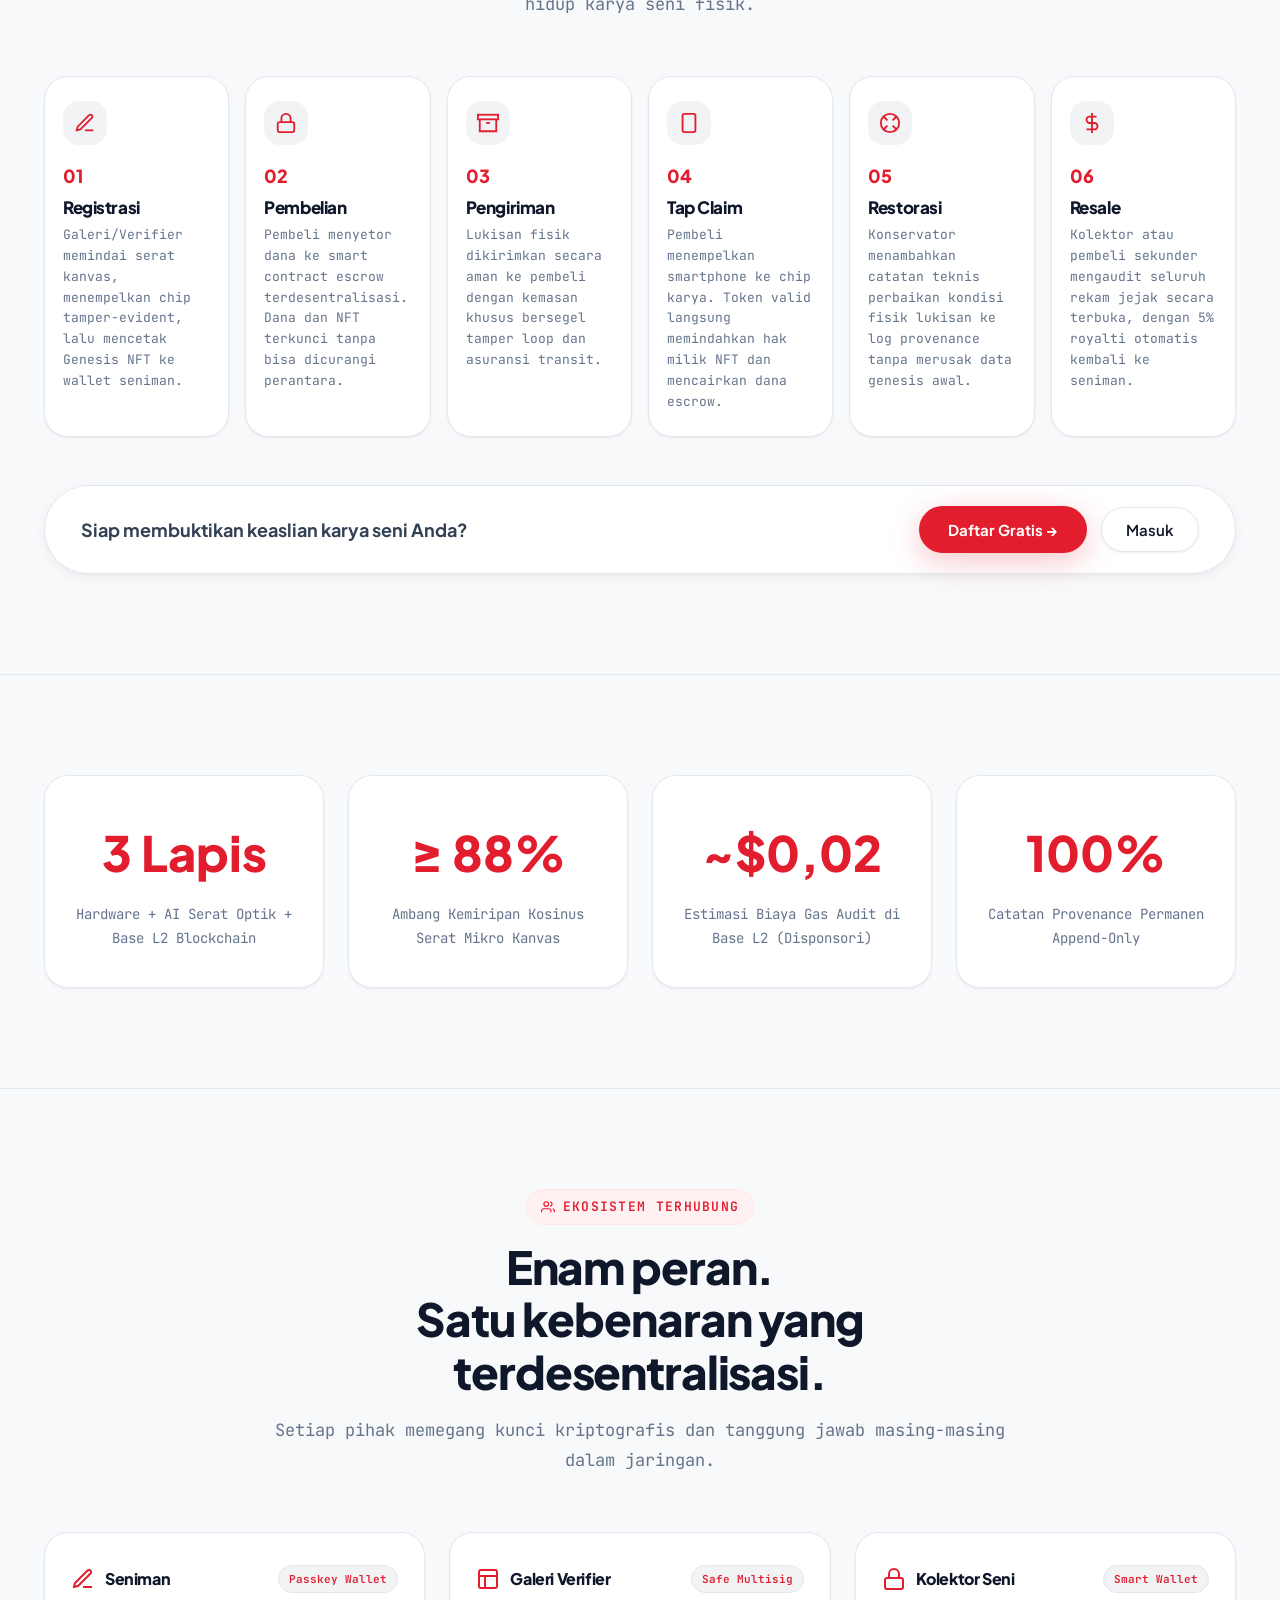
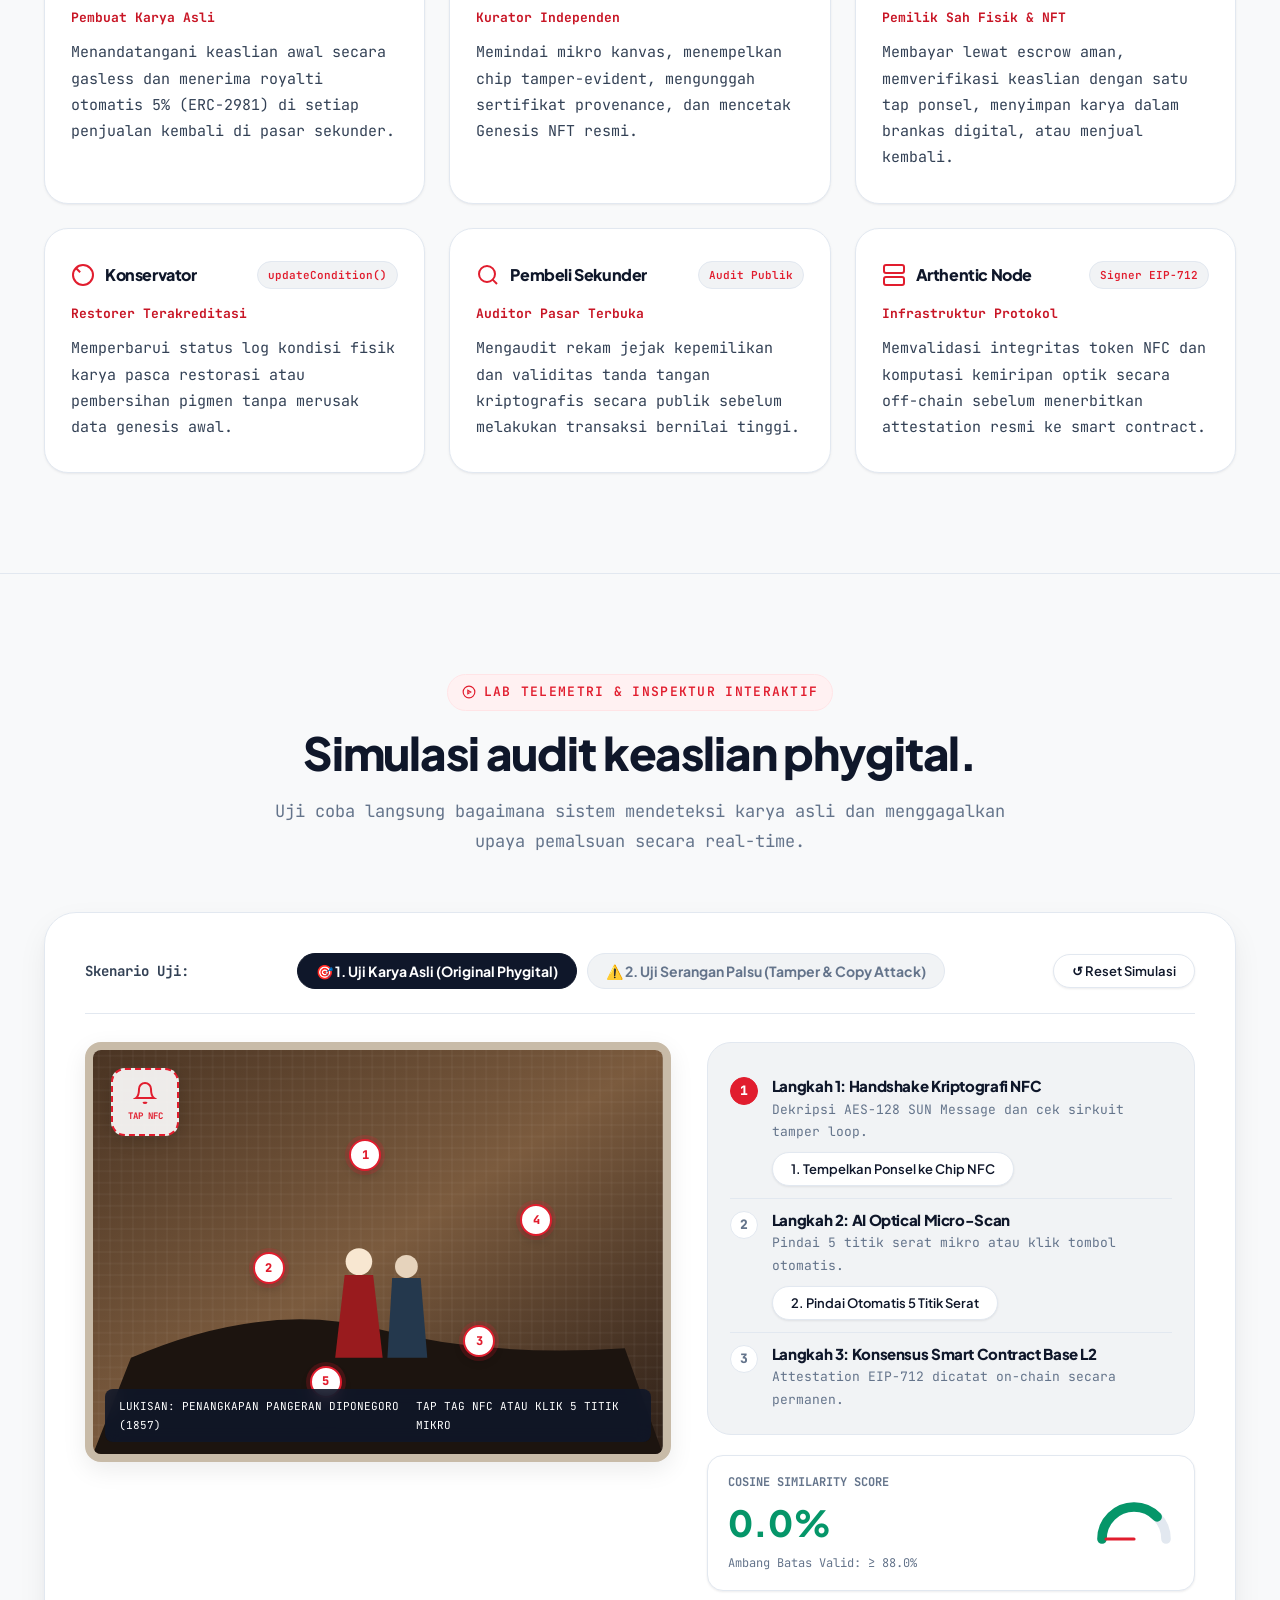
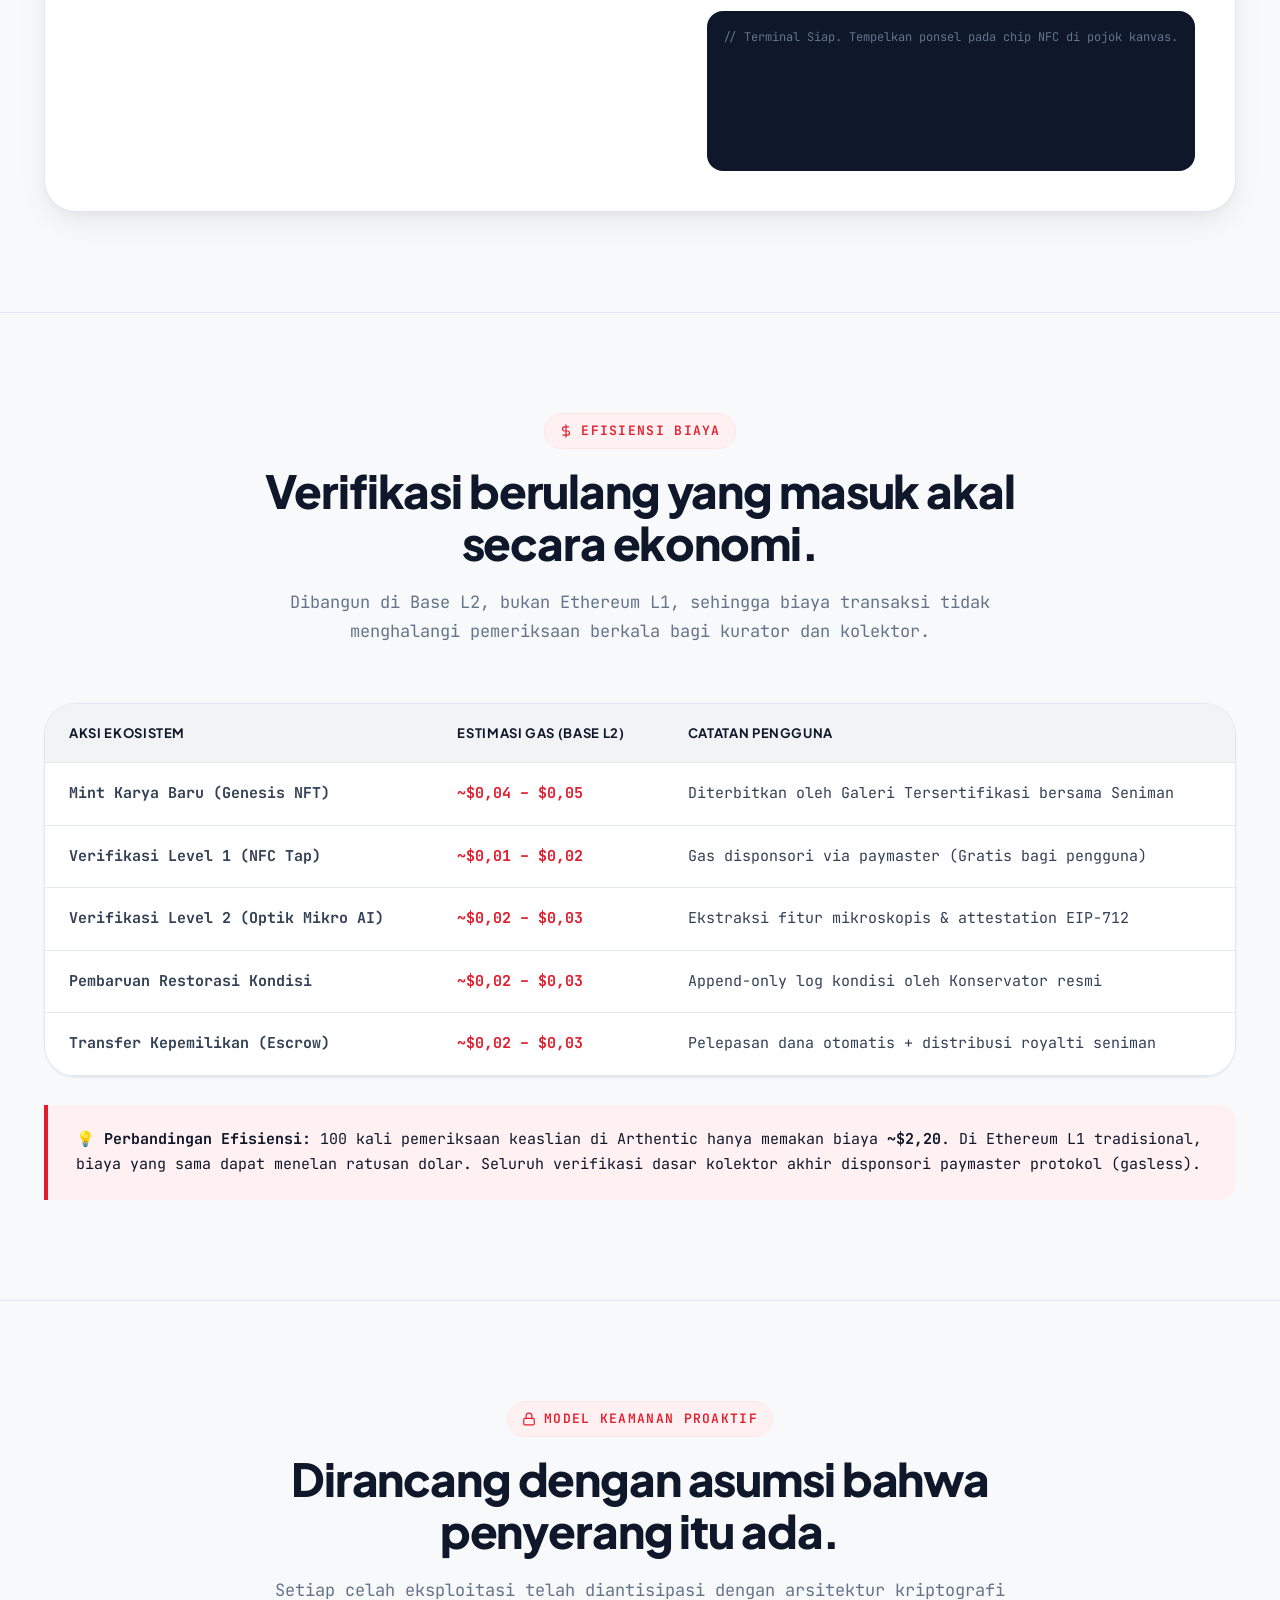
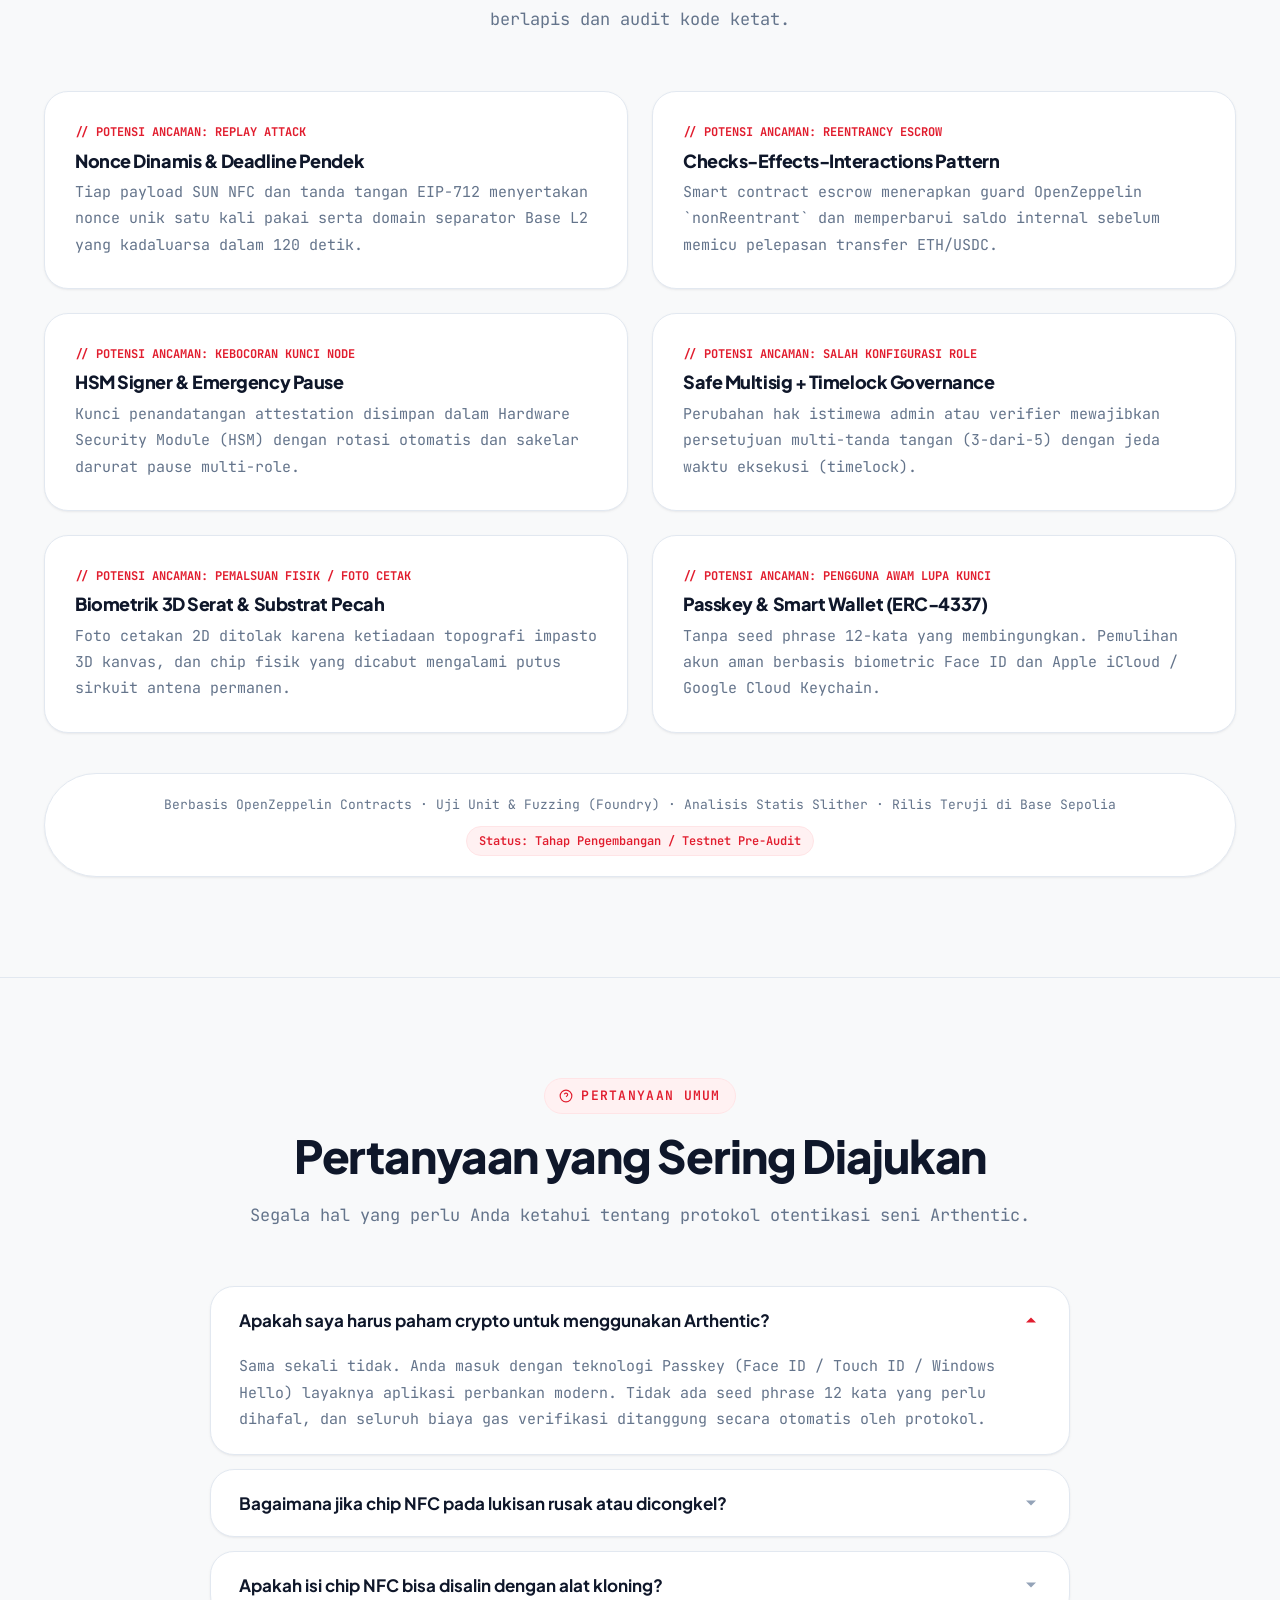
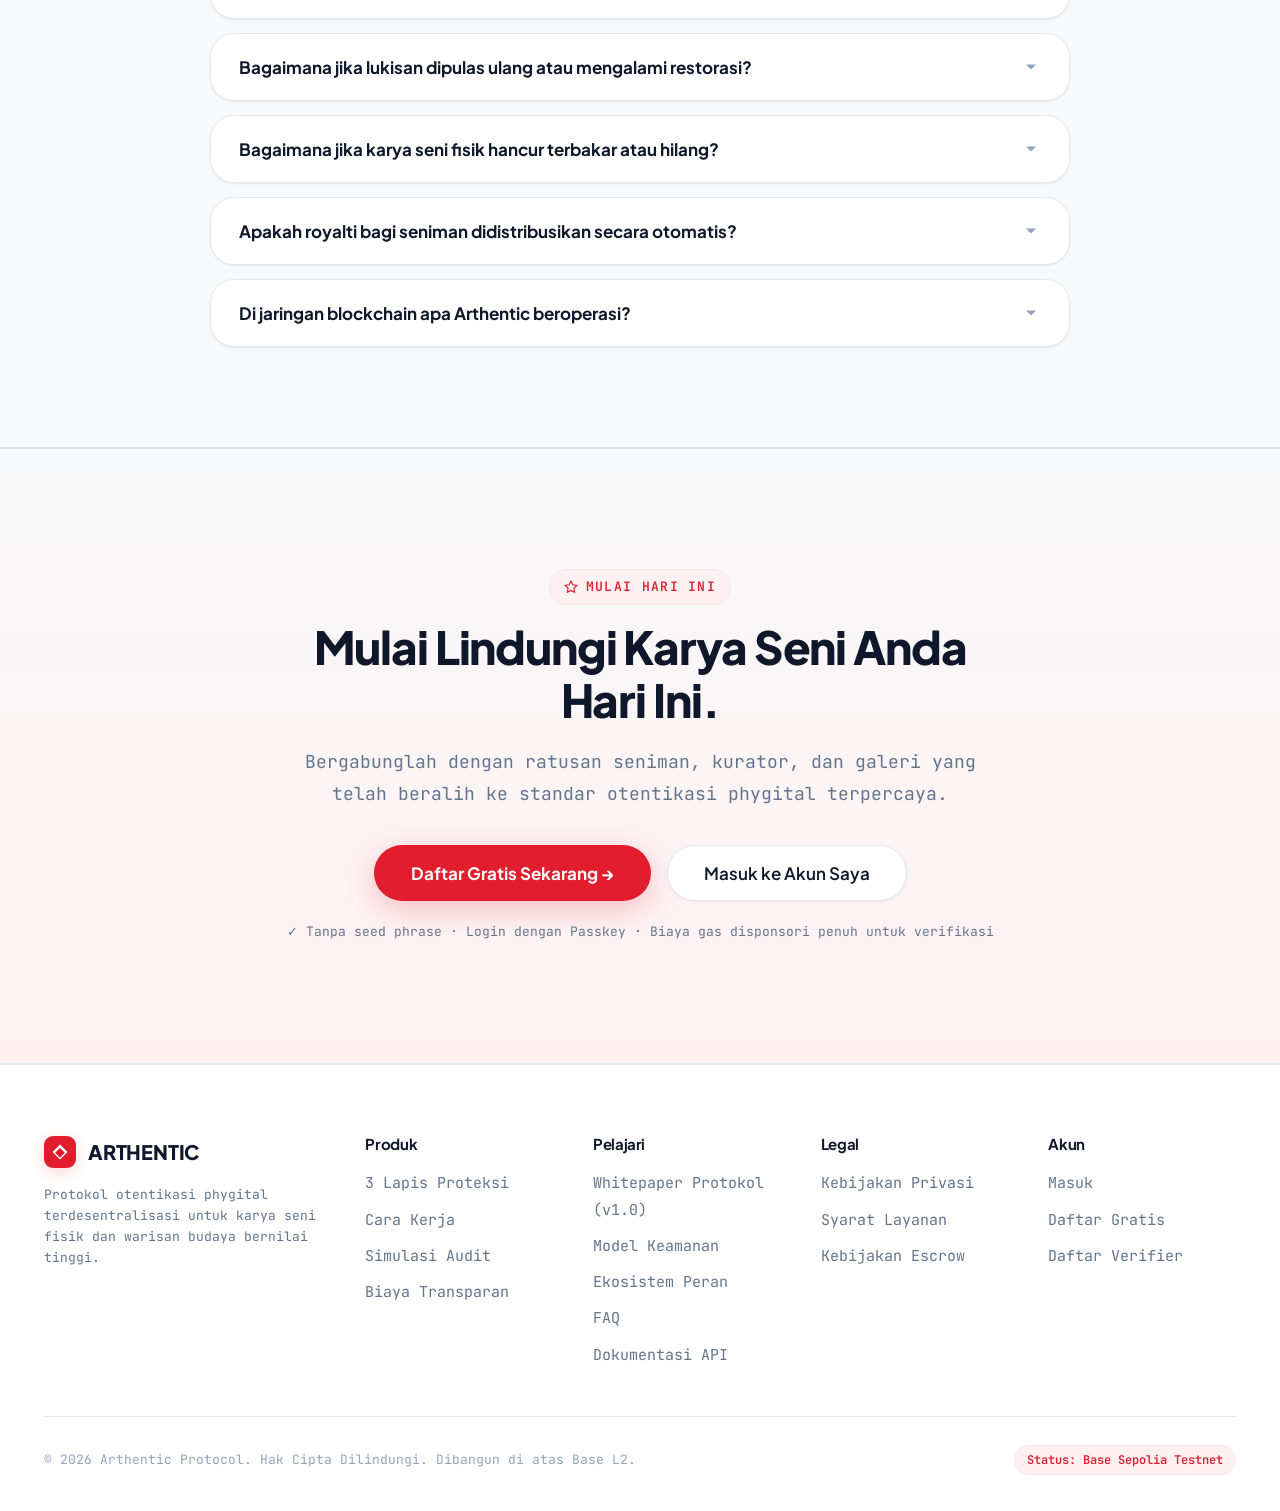
==== commit 5ce8e856: "docs: add Indonesian docstrings, comments, and whitepaper to contracts and learn platform" ====
--- a/learn-arthentic/index.html
+++ b/learn-arthentic/index.html
@@ -46,6 +46,7 @@
           <li><a href="#biaya" class="nav-link" data-i18n="nav.biaya">Biaya</a></li>
           <li><a href="#keamanan" class="nav-link" data-i18n="nav.keamanan">Keamanan</a></li>
           <li><a href="#faq" class="nav-link" data-i18n="nav.faq">FAQ</a></li>
+          <li><a href="whitepaper.html" class="nav-link" data-i18n="nav.whitepaper">Whitepaper</a></li>
         </ul>
       </nav>
 
@@ -82,6 +83,7 @@
       <a href="#biaya" class="nav-link" data-i18n="nav.biaya">Biaya</a>
       <a href="#keamanan" class="nav-link" data-i18n="nav.keamanan">Keamanan</a>
       <a href="#faq" class="nav-link" data-i18n="nav.faq">FAQ</a>
+      <a href="whitepaper.html" class="nav-link" data-i18n="nav.whitepaper">Whitepaper</a>
 
       <div class="mobile-lang-row">
         <span class="mobile-lang-label">Bahasa / Language:</span>
@@ -157,72 +159,111 @@
             <svg width="12" height="12" viewBox="0 0 24 24" fill="none" stroke="currentColor" stroke-width="2"><path d="M12 2L2 12l10 10 10-10L12 2z"/></svg>
             Ethereum Anchor
           </span>
-        </div>
-      </div>
-
-      <!-- Right Verification Console Visual with SVG Masterpiece + Lottie -->
-      <div class="hero-console" aria-hidden="true">
+          <a href="whitepaper.html" class="trust-badge" style="text-decoration:none; color:var(--red-500); font-weight:600; border-color:rgba(225,29,46,0.3); background:rgba(225,29,46,0.04);">
+            <svg width="12" height="12" viewBox="0 0 24 24" fill="none" stroke="currentColor" stroke-width="2"><path d="M14 2H6a2 2 0 0 0-2 2v16a2 2 0 0 0 2 2h12a2 2 0 0 0 2-2V8z"/><polyline points="14 2 14 8 20 8"/><line x1="16" y1="13" x2="8" y2="13"/><line x1="16" y1="17" x2="8" y2="17"/></svg>
+            Whitepaper Teknis →
+          </a>
+        </div>
+      </div>
+
+      <!-- Right Verification Console Visual with SVG Masterpiece + Globe Animation Loop -->
+      <div class="hero-console" id="hero-console-container">
         <div class="console-header">
           <div class="console-title">
             <span class="live-indicator"></span>
-            <span>VERIFICATION ENGINE · PROTOCOL NODE #01</span>
-          </div>
-          <span style="font-size: 0.6875rem; color: var(--text-2); font-family: var(--font-mono);">AES-128 / BASE_L2</span>
-        </div>
-
-        <div class="console-stage">
-          <!-- Stylized Museum Artwork Canvas (Raden Saleh Tribute Vector) -->
-          <div class="hero-artwork-frame">
-            <svg viewBox="0 0 360 220" width="100%" height="100%">
-              <defs>
-                <linearGradient id="skyGrad" x1="0" y1="0" x2="0" y2="1">
-                  <stop offset="0%" stop-color="#C29B7F"/>
-                  <stop offset="60%" stop-color="#8C6E54"/>
-                  <stop offset="100%" stop-color="#3D2E24"/>
-                </linearGradient>
-                <pattern id="canvasWeave" width="8" height="8" patternUnits="userSpaceOnUse">
-                  <path d="M0 0h8v8H0z" fill="none"/>
-                  <path d="M0 4h8M4 0v8" stroke="rgba(0,0,0,0.06)" stroke-width="1"/>
-                </pattern>
-              </defs>
-              <rect width="360" height="220" fill="url(#skyGrad)"/>
-              <rect width="360" height="220" fill="url(#canvasWeave)"/>
-              <!-- Colonial Architecture & Diponegoro Silhouette Vector -->
-              <path d="M0 160 L40 140 L90 140 L110 155 L220 155 L250 135 L300 135 L360 165 L360 220 L0 220 Z" fill="#241B15"/>
-              <path d="M60 140 L60 90 L85 75 L110 90 L110 140 Z" fill="#3A2B20"/>
-              <!-- Figures -->
-              <circle cx="170" cy="138" r="6" fill="#F4E8D6"/>
-              <path d="M165 144 L175 144 L178 175 L162 175 Z" fill="#8C1D24"/>
-              <circle cx="185" cy="140" r="5" fill="#E8D5C0"/>
-              <path d="M180 145 L190 145 L192 175 L178 175 Z" fill="#1F3A52"/>
-            </svg>
-          </div>
-
-          <!-- Looping Lottie Hi-Tech Radar Scanner -->
-          <div id="hero-lottie" class="hero-lottie-container"></div>
-
-          <!-- Laser Scan Line -->
-          <div class="canvas-scan-line"></div>
-
-          <!-- 5 Blinking Micro-Dots -->
-          <div class="micro-dot md-1" title="Canvas Fiber Weave"></div>
-          <div class="micro-dot md-2" title="Impasto Density"></div>
-          <div class="micro-dot md-3" title="Micro-Cracks Pattern"></div>
-          <div class="micro-dot md-4" title="Varnish Specular Layer"></div>
-          <div class="micro-dot md-5" title="Artist Signature Stroke"></div>
+            <span data-i18n="hero.console_title">VERIFICATION ENGINE · PROTOCOL NODE #01</span>
+          </div>
+          <div class="console-phase-tabs" role="tablist" aria-label="Console View Mode">
+            <button class="phase-tab-btn active" id="tab-phase-artwork" type="button" role="tab" aria-selected="true" data-phase="artwork">
+              <span>🎨</span> <span data-i18n="hero.phase_artwork">Karya Fisik</span>
+            </button>
+            <button class="phase-tab-btn" id="tab-phase-globe" type="button" role="tab" aria-selected="false" data-phase="globe">
+              <span>🌍</span> <span data-i18n="hero.phase_globe">Jaringan Global</span>
+            </button>
+          </div>
+          <span class="console-cipher-tag">AES-128 / BASE_L2</span>
+        </div>
+
+        <div class="console-stage" id="hero-stage">
+          <!-- Phase 1 View: Stylized Museum Artwork Canvas (Raden Saleh Tribute Vector) -->
+          <div class="hero-stage-view hero-stage-artwork active" id="hero-stage-artwork">
+            <div class="hero-artwork-frame">
+              <svg viewBox="0 0 360 220" width="100%" height="100%">
+                <defs>
+                  <linearGradient id="skyGrad" x1="0" y1="0" x2="0" y2="1">
+                    <stop offset="0%" stop-color="#C29B7F"/>
+                    <stop offset="60%" stop-color="#8C6E54"/>
+                    <stop offset="100%" stop-color="#3D2E24"/>
+                  </linearGradient>
+                  <pattern id="canvasWeave" width="8" height="8" patternUnits="userSpaceOnUse">
+                    <path d="M0 0h8v8H0z" fill="none"/>
+                    <path d="M0 4h8M4 0v8" stroke="rgba(0,0,0,0.06)" stroke-width="1"/>
+                  </pattern>
+                </defs>
+                <rect width="360" height="220" fill="url(#skyGrad)"/>
+                <rect width="360" height="220" fill="url(#canvasWeave)"/>
+                <!-- Colonial Architecture & Diponegoro Silhouette Vector -->
+                <path d="M0 160 L40 140 L90 140 L110 155 L220 155 L250 135 L300 135 L360 165 L360 220 L0 220 Z" fill="#241B15"/>
+                <path d="M60 140 L60 90 L85 75 L110 90 L110 140 Z" fill="#3A2B20"/>
+                <!-- Figures -->
+                <circle cx="170" cy="138" r="6" fill="#F4E8D6"/>
+                <path d="M165 144 L175 144 L178 175 L162 175 Z" fill="#8C1D24"/>
+                <circle cx="185" cy="140" r="5" fill="#E8D5C0"/>
+                <path d="M180 145 L190 145 L192 175 L178 175 Z" fill="#1F3A52"/>
+              </svg>
+            </div>
+
+            <!-- Looping Lottie Hi-Tech Radar Scanner -->
+            <div id="hero-lottie" class="hero-lottie-container"></div>
+
+            <!-- Laser Scan Line -->
+            <div class="canvas-scan-line"></div>
+
+            <!-- 5 Blinking Micro-Dots -->
+            <div class="micro-dot md-1" title="Canvas Fiber Weave"></div>
+            <div class="micro-dot md-2" title="Impasto Density"></div>
+            <div class="micro-dot md-3" title="Micro-Cracks Pattern"></div>
+            <div class="micro-dot md-4" title="Varnish Specular Layer"></div>
+            <div class="micro-dot md-5" title="Artist Signature Stroke"></div>
+          </div>
+
+          <!-- Phase 2 View: Interactive 3D Spinning Holographic Globe for Worldwide Artists -->
+          <div class="hero-stage-view hero-stage-globe" id="hero-stage-globe">
+            <canvas id="hero-globe-canvas" class="hero-globe-canvas"></canvas>
+            <div class="globe-status-pill">
+              <span class="globe-live-dot"></span>
+              <span data-i18n="hero.globe_pill">INISIATIF UNTUK SELURUH SENIMAN DI DUNIA · TERHUBUNG 7 BENUA</span>
+            </div>
+          </div>
 
           <!-- Floating Companion Spec Card -->
-          <div class="floating-spec-card">
-            <div class="spec-header">
-              <span>[ON-CHAIN VERIFIED]</span>
-              <span class="spec-val-ok">BASE_L2</span>
-            </div>
-            <div class="spec-title">"Penangkapan Diponegoro"</div>
-            <div class="spec-row"><span>Token ID</span><span class="spec-val-red">#8421</span></div>
-            <div class="spec-row"><span>SUN Token</span><span class="spec-val-ok">Valid (Nonce #8421)</span></div>
-            <div class="spec-row"><span>Cosine Score</span><span class="spec-val-ok">94.8% ≥ 88% PASS</span></div>
-            <div class="spec-row"><span>Tamper Seal</span><span class="spec-val-ok">Intact</span></div>
-            <div class="spec-row"><span>Provenance</span><span>4 catatan → log</span></div>
+          <div class="floating-spec-card" id="hero-spec-card">
+            <!-- Artwork Spec View Content -->
+            <div class="spec-card-content active" id="spec-content-artwork">
+              <div class="spec-header">
+                <span>[ON-CHAIN VERIFIED]</span>
+                <span class="spec-val-ok">BASE_L2</span>
+              </div>
+              <div class="spec-title">"Penangkapan Diponegoro"</div>
+              <div class="spec-row"><span>Token ID</span><span class="spec-val-red">#8421</span></div>
+              <div class="spec-row"><span>SUN Token</span><span class="spec-val-ok">Valid (Nonce #8421)</span></div>
+              <div class="spec-row"><span>Cosine Score</span><span class="spec-val-ok">94.8% ≥ 88% PASS</span></div>
+              <div class="spec-row"><span>Tamper Seal</span><span class="spec-val-ok">Intact</span></div>
+              <div class="spec-row"><span>Provenance</span><span>4 catatan → log</span></div>
+            </div>
+
+            <!-- Globe Spec View Content -->
+            <div class="spec-card-content" id="spec-content-globe" style="display: none;">
+              <div class="spec-header">
+                <span data-i18n="hero.globe_card_header">[JARINGAN SENIMAN DUNIA]</span>
+                <span class="spec-val-ok">BASE_L2</span>
+              </div>
+              <div class="spec-title" data-i18n="hero.globe_card_title">Ekosistem Terbuka untuk Seluruh Seniman</div>
+              <div class="spec-row"><span data-i18n="hero.globe_card_reach_lbl">Jangkauan</span><span class="spec-val-ok" data-i18n="hero.globe_card_reach_val">Seluruh Dunia (7 Benua)</span></div>
+              <div class="spec-row"><span data-i18n="hero.globe_card_nodes_lbl">Node Aktif</span><span class="spec-val-red" data-i18n="hero.globe_card_nodes_val">Jakarta · Tokyo · Paris · NYC</span></div>
+              <div class="spec-row"><span data-i18n="hero.globe_card_target_lbl">Penerima Manfaat</span><span class="spec-val-ok" data-i18n="hero.globe_card_target_val">Seniman, Galeri & Kolektor</span></div>
+              <div class="spec-row"><span data-i18n="hero.globe_card_mission_lbl">Misi Protokol</span><span data-i18n="hero.globe_card_mission_val">Demokratisasi Otentikasi Seni</span></div>
+            </div>
           </div>
         </div>
 
@@ -235,7 +276,7 @@
           <svg width="14" height="14" viewBox="0 0 24 24" fill="none" stroke="currentColor" stroke-width="3">
             <path d="M20 6L9 17l-5-5"/>
           </svg>
-          <span>VERIFIED · 94,8% ≥ 88% PASS</span>
+          <span id="hero-verdict-text">VERIFIED · 94,8% ≥ 88% PASS</span>
         </div>
       </div>
     </div>
@@ -1267,6 +1308,7 @@
         <div class="footer-col">
           <h5>Pelajari</h5>
           <ul>
+            <li><a href="whitepaper.html">Whitepaper Protokol (v1.0)</a></li>
             <li><a href="#keamanan">Model Keamanan</a></li>
             <li><a href="#peran">Ekosistem Peran</a></li>
             <li><a href="#faq">FAQ</a></li>
--- a/learn-arthentic/assets/css/style.css
+++ b/learn-arthentic/assets/css/style.css
@@ -545,6 +545,8 @@
   margin-bottom: 16px;
   padding-bottom: 12px;
   border-bottom: 1px solid var(--line);
+  gap: 12px;
+  flex-wrap: wrap;
 }
 
 .console-title {
@@ -556,6 +558,48 @@
   font-weight: 700;
   letter-spacing: 0.08em;
   text-transform: uppercase;
+}
+
+.console-phase-tabs {
+  display: inline-flex;
+  align-items: center;
+  background: var(--bg-2);
+  border: 1px solid var(--line);
+  border-radius: var(--radius-full);
+  padding: 2px;
+  gap: 2px;
+}
+
+.phase-tab-btn {
+  display: inline-flex;
+  align-items: center;
+  gap: 5px;
+  background: transparent;
+  border: none;
+  border-radius: var(--radius-full);
+  padding: 4px 10px;
+  font-size: 0.6875rem;
+  font-weight: 600;
+  color: var(--text-2);
+  cursor: pointer;
+  transition: all 0.2s ease;
+  font-family: var(--font-sans);
+}
+
+.phase-tab-btn:hover {
+  color: var(--text-0);
+}
+
+.phase-tab-btn.active {
+  background: var(--bg-1);
+  color: var(--red-500);
+  box-shadow: var(--shadow-sm);
+}
+
+.console-cipher-tag {
+  font-size: 0.6875rem;
+  color: var(--text-2);
+  font-family: var(--font-mono);
 }
 
 .live-indicator {
@@ -575,7 +619,7 @@
 /* Masterpiece Frame & Visual Stage */
 .console-stage {
   position: relative;
-  height: 250px;
+  height: 265px;
   border-radius: var(--radius-md);
   overflow: hidden;
   background: var(--bg-2);
@@ -583,6 +627,81 @@
   display: flex;
   align-items: center;
   justify-content: center;
+}
+
+.hero-stage-view {
+  position: absolute;
+  inset: 0;
+  display: flex;
+  align-items: center;
+  justify-content: center;
+  opacity: 0;
+  pointer-events: none;
+  transition: opacity 0.5s ease, transform 0.5s ease;
+  transform: scale(0.97);
+}
+
+.hero-stage-view.active {
+  opacity: 1;
+  pointer-events: auto;
+  transform: scale(1);
+}
+
+/* Globe Stage View */
+.hero-stage-globe {
+  background: radial-gradient(circle at 35% 50%, rgba(225, 29, 46, 0.08) 0%, rgba(10, 14, 23, 0.5) 60%, rgba(5, 7, 12, 0.9) 100%);
+  overflow: hidden;
+  cursor: grab;
+}
+
+.hero-stage-globe:active {
+  cursor: grabbing;
+}
+
+.hero-globe-canvas {
+  width: 100%;
+  height: 100%;
+  display: block;
+}
+
+.globe-status-pill {
+  position: absolute;
+  bottom: 12px;
+  left: 14px;
+  display: inline-flex;
+  align-items: center;
+  gap: 8px;
+  padding: 5px 12px;
+  background: rgba(15, 23, 42, 0.88);
+  border: 1px solid rgba(225, 29, 46, 0.35);
+  border-radius: var(--radius-full);
+  color: #fff;
+  font-size: 0.625rem;
+  font-weight: 700;
+  letter-spacing: 0.05em;
+  font-family: var(--font-mono);
+  box-shadow: 0 4px 14px rgba(0, 0, 0, 0.25);
+  backdrop-filter: blur(8px);
+  z-index: 8;
+  pointer-events: none;
+  max-width: 90%;
+  white-space: nowrap;
+  overflow: hidden;
+  text-overflow: ellipsis;
+}
+
+.globe-live-dot {
+  width: 6px;
+  height: 6px;
+  border-radius: 50%;
+  background: #10B981;
+  box-shadow: 0 0 8px #10B981;
+  flex-shrink: 0;
+  animation: pulse-live 1.8s infinite;
+}
+
+.spec-card-content {
+  transition: opacity 0.3s ease;
 }
 
 .hero-artwork-frame {
@@ -2029,4 +2148,505 @@
   .stepper-container { grid-template-columns: 1fr; }
   .mid-cta-strip, .agitate-callout { flex-direction: column; text-align: center; }
   .footer-top { grid-template-columns: 1fr; }
-}
+
+  /* Hero Console Responsive */
+  .console-header {
+    flex-direction: column;
+    align-items: flex-start;
+    gap: 8px;
+  }
+  .console-stage {
+    height: 300px;
+  }
+  .floating-spec-card {
+    top: auto;
+    bottom: 38px;
+    right: 10px;
+    left: 10px;
+    max-width: none;
+    font-size: 0.625rem;
+    padding: 8px 12px;
+    background: rgba(255, 255, 255, 0.94);
+  }
+  html[data-theme="dark"] .floating-spec-card {
+    background: rgba(19, 22, 27, 0.94);
+  }
+  .globe-status-pill {
+    top: 10px;
+    bottom: auto;
+    left: 10px;
+    font-size: 0.5625rem;
+    padding: 4px 8px;
+  }
+}
+
+/* ==========================================================================
+   19. WHITEPAPER PUBLICATION LAYOUT & TYPOGRAPHY
+   ========================================================================== */
+.wp-body {
+  background: var(--bg-0);
+  color: var(--text-0);
+  line-height: 1.75;
+  font-family: var(--font-sans);
+}
+
+.wp-top-nav {
+  position: sticky;
+  top: 0;
+  z-index: 1000;
+  background: rgba(255, 255, 255, 0.92);
+  backdrop-filter: blur(12px);
+  border-bottom: 1px solid var(--line);
+  padding: 12px 0;
+  transition: background 0.3s ease, border-color 0.3s ease;
+}
+
+html[data-theme="dark"] .wp-top-nav {
+  background: rgba(10, 13, 18, 0.92);
+}
+
+.wp-nav-inner {
+  display: flex;
+  align-items: center;
+  justify-content: space-between;
+  gap: 16px;
+}
+
+.wp-back-btn {
+  display: inline-flex;
+  align-items: center;
+  gap: 8px;
+  color: var(--text-1);
+  font-size: 0.8125rem;
+  font-weight: 600;
+  padding: 6px 14px;
+  border-radius: var(--radius-full);
+  border: 1px solid var(--line);
+  background: var(--bg-1);
+  transition: all 0.2s ease;
+  text-decoration: none;
+}
+
+.wp-back-btn:hover {
+  color: var(--red-500);
+  border-color: var(--red-500);
+}
+
+.wp-nav-title {
+  font-size: 0.8125rem;
+  font-weight: 700;
+  font-family: var(--font-mono);
+  color: var(--text-2);
+  letter-spacing: 0.05em;
+  display: flex;
+  align-items: center;
+  gap: 8px;
+}
+
+.wp-layout-container {
+  display: grid;
+  grid-template-columns: 280px 1fr;
+  gap: 48px;
+  padding-top: 40px;
+  padding-bottom: 80px;
+  max-width: 1280px;
+  margin: 0 auto;
+}
+
+/* Sticky Sidebar Table of Contents */
+.wp-sidebar {
+  position: sticky;
+  top: 80px;
+  height: calc(100vh - 100px);
+  overflow-y: auto;
+  padding-right: 16px;
+  scrollbar-width: thin;
+}
+
+.wp-sidebar::-webkit-scrollbar {
+  width: 4px;
+}
+.wp-sidebar::-webkit-scrollbar-thumb {
+  background: var(--line);
+  border-radius: 4px;
+}
+
+.wp-toc-card {
+  background: var(--bg-1);
+  border: 1px solid var(--line);
+  border-radius: var(--radius-lg);
+  padding: 20px;
+  box-shadow: var(--shadow-sm);
+}
+
+.wp-toc-title {
+  font-size: 0.75rem;
+  font-weight: 800;
+  text-transform: uppercase;
+  letter-spacing: 0.08em;
+  color: var(--red-500);
+  margin-bottom: 16px;
+  display: flex;
+  align-items: center;
+  gap: 8px;
+}
+
+.wp-toc-list {
+  list-style: none;
+  padding: 0;
+  margin: 0;
+  display: flex;
+  flex-direction: column;
+  gap: 6px;
+}
+
+.wp-toc-link {
+  display: flex;
+  align-items: baseline;
+  gap: 8px;
+  font-size: 0.8125rem;
+  color: var(--text-2);
+  text-decoration: none;
+  padding: 6px 10px;
+  border-radius: var(--radius-sm);
+  transition: all 0.2s ease;
+  line-height: 1.4;
+}
+
+.wp-toc-num {
+  font-family: var(--font-mono);
+  font-size: 0.6875rem;
+  font-weight: 700;
+  color: var(--text-2);
+  flex-shrink: 0;
+}
+
+.wp-toc-link:hover {
+  color: var(--text-0);
+  background: var(--bg-2);
+}
+
+.wp-toc-link.active {
+  color: var(--red-500);
+  background: rgba(225, 29, 46, 0.08);
+  font-weight: 600;
+}
+
+.wp-toc-link.active .wp-toc-num {
+  color: var(--red-500);
+}
+
+/* Whitepaper Article Content */
+.wp-article {
+  max-width: 860px;
+  min-width: 0;
+}
+
+.wp-meta-banner {
+  background: var(--bg-1);
+  border: 1px solid var(--line);
+  border-radius: var(--radius-xl);
+  padding: 36px 40px;
+  margin-bottom: 48px;
+  box-shadow: var(--shadow-sm);
+  position: relative;
+  overflow: hidden;
+}
+
+.wp-meta-banner::before {
+  content: "";
+  position: absolute;
+  top: 0;
+  left: 0;
+  right: 0;
+  height: 4px;
+  background: linear-gradient(90deg, var(--red-500), #F59E0B, #10B981);
+}
+
+.wp-doc-type {
+  display: inline-flex;
+  align-items: center;
+  gap: 6px;
+  font-size: 0.6875rem;
+  font-weight: 800;
+  text-transform: uppercase;
+  letter-spacing: 0.1em;
+  color: var(--red-500);
+  margin-bottom: 12px;
+  font-family: var(--font-mono);
+}
+
+.wp-title {
+  font-size: 2.25rem;
+  font-weight: 800;
+  line-height: 1.25;
+  letter-spacing: -0.025em;
+  margin-bottom: 16px;
+  color: var(--text-0);
+}
+
+.wp-subtitle {
+  font-size: 1.125rem;
+  color: var(--text-1);
+  line-height: 1.6;
+  margin-bottom: 24px;
+}
+
+.wp-meta-grid {
+  display: grid;
+  grid-template-columns: repeat(auto-fit, minmax(180px, 1fr));
+  gap: 16px;
+  padding-top: 20px;
+  border-top: 1px solid var(--line);
+  font-size: 0.75rem;
+}
+
+.wp-meta-item-label {
+  color: var(--text-2);
+  font-family: var(--font-mono);
+  margin-bottom: 4px;
+  text-transform: uppercase;
+  letter-spacing: 0.05em;
+}
+
+.wp-meta-item-val {
+  color: var(--text-0);
+  font-weight: 600;
+}
+
+/* Sections & Prose */
+.wp-section {
+  margin-bottom: 56px;
+  scroll-margin-top: 90px;
+}
+
+.wp-section-header {
+  display: flex;
+  align-items: baseline;
+  gap: 12px;
+  margin-bottom: 20px;
+  padding-bottom: 12px;
+  border-bottom: 1px solid var(--line);
+}
+
+.wp-section-num {
+  font-family: var(--font-mono);
+  font-size: 1.125rem;
+  font-weight: 800;
+  color: var(--red-500);
+}
+
+.wp-section-title {
+  font-size: 1.625rem;
+  font-weight: 800;
+  letter-spacing: -0.02em;
+  color: var(--text-0);
+}
+
+.wp-sub-title {
+  font-size: 1.1875rem;
+  font-weight: 700;
+  margin: 32px 0 14px 0;
+  color: var(--text-0);
+}
+
+.wp-prose p {
+  margin-bottom: 18px;
+  color: var(--text-1);
+  font-size: 1rem;
+  line-height: 1.8;
+}
+
+.wp-prose ul, .wp-prose ol {
+  margin-bottom: 20px;
+  padding-left: 24px;
+  color: var(--text-1);
+  line-height: 1.75;
+}
+
+.wp-prose li {
+  margin-bottom: 8px;
+}
+
+/* Callouts / Alerts */
+.wp-callout {
+  border-radius: var(--radius-md);
+  padding: 18px 22px;
+  margin: 28px 0;
+  display: flex;
+  gap: 16px;
+  font-size: 0.9375rem;
+  line-height: 1.65;
+}
+
+.wp-callout-note {
+  background: rgba(59, 130, 246, 0.06);
+  border-left: 4px solid #3B82F6;
+  color: var(--text-1);
+}
+
+.wp-callout-important {
+  background: rgba(225, 29, 46, 0.06);
+  border-left: 4px solid var(--red-500);
+  color: var(--text-1);
+}
+
+.wp-callout-tip {
+  background: rgba(16, 185, 129, 0.06);
+  border-left: 4px solid #10B981;
+  color: var(--text-1);
+}
+
+/* Mathematical Formula Cards */
+.wp-math-box {
+  background: var(--bg-1);
+  border: 1px solid var(--line);
+  border-radius: var(--radius-md);
+  padding: 20px 24px;
+  margin: 24px 0;
+  font-family: var(--font-mono);
+  font-size: 0.9375rem;
+  overflow-x: auto;
+  box-shadow: inset 0 2px 4px rgba(0,0,0,0.02);
+}
+
+.wp-math-formula {
+  color: var(--text-0);
+  font-weight: 600;
+  text-align: center;
+  padding: 8px 0;
+}
+
+.wp-math-caption {
+  font-size: 0.75rem;
+  color: var(--text-2);
+  margin-top: 8px;
+  border-top: 1px dashed var(--line);
+  padding-top: 8px;
+  font-family: var(--font-sans);
+}
+
+/* Smart Contract Function Tables */
+.wp-table-wrapper {
+  overflow-x: auto;
+  margin: 24px 0;
+  border: 1px solid var(--line);
+  border-radius: var(--radius-md);
+  background: var(--bg-1);
+}
+
+.wp-table {
+  width: 100%;
+  border-collapse: collapse;
+  font-size: 0.8125rem;
+  text-align: left;
+}
+
+.wp-table th {
+  background: var(--bg-2);
+  padding: 12px 14px;
+  font-weight: 700;
+  color: var(--text-0);
+  border-bottom: 1px solid var(--line);
+  font-family: var(--font-mono);
+  font-size: 0.75rem;
+  text-transform: uppercase;
+}
+
+.wp-table td {
+  padding: 12px 14px;
+  border-bottom: 1px solid var(--line);
+  color: var(--text-1);
+  vertical-align: top;
+}
+
+.wp-table tr:last-child td {
+  border-bottom: none;
+}
+
+.wp-table code {
+  font-family: var(--font-mono);
+  font-size: 0.75rem;
+  background: var(--bg-2);
+  padding: 2px 6px;
+  border-radius: 4px;
+  color: var(--red-500);
+}
+
+/* Code Snippets */
+.wp-code-block {
+  background: #0D1117;
+  color: #C9D1D9;
+  border-radius: var(--radius-md);
+  padding: 20px;
+  margin: 24px 0;
+  overflow-x: auto;
+  font-family: var(--font-mono);
+  font-size: 0.8125rem;
+  line-height: 1.65;
+  border: 1px solid rgba(255,255,255,0.08);
+}
+
+.wp-code-block pre {
+  margin: 0;
+}
+
+/* Global Artist Network Highlight Box */
+.wp-global-network-callout {
+  background: linear-gradient(135deg, rgba(225, 29, 46, 0.08) 0%, rgba(15, 23, 42, 0.03) 100%);
+  border: 1px solid rgba(225, 29, 46, 0.3);
+  border-radius: var(--radius-lg);
+  padding: 28px 32px;
+  margin: 32px 0;
+}
+
+.wp-global-title {
+  font-size: 1.25rem;
+  font-weight: 800;
+  color: var(--red-500);
+  margin-bottom: 12px;
+  display: flex;
+  align-items: center;
+  gap: 10px;
+}
+
+/* Whitepaper Responsive */
+@media (max-width: 1024px) {
+  .wp-layout-container {
+    grid-template-columns: 1fr;
+    gap: 32px;
+    padding-left: 20px;
+    padding-right: 20px;
+  }
+  .wp-sidebar {
+    position: static;
+    height: auto;
+    overflow-y: visible;
+  }
+}
+
+/* Print Styles for PDF Export */
+@media print {
+  .wp-top-nav, .wp-sidebar, .wp-back-btn, .theme-toggle-btn, .lang-switcher, .footer {
+    display: none !important;
+  }
+  .wp-layout-container {
+    display: block;
+    padding: 0;
+    max-width: 100%;
+  }
+  .wp-article {
+    max-width: 100%;
+  }
+  .wp-meta-banner {
+    border: 1px solid #ccc;
+    box-shadow: none;
+  }
+  .wp-section {
+    page-break-inside: avoid;
+  }
+  body, .wp-body {
+    background: #fff !important;
+    color: #000 !important;
+  }
+}
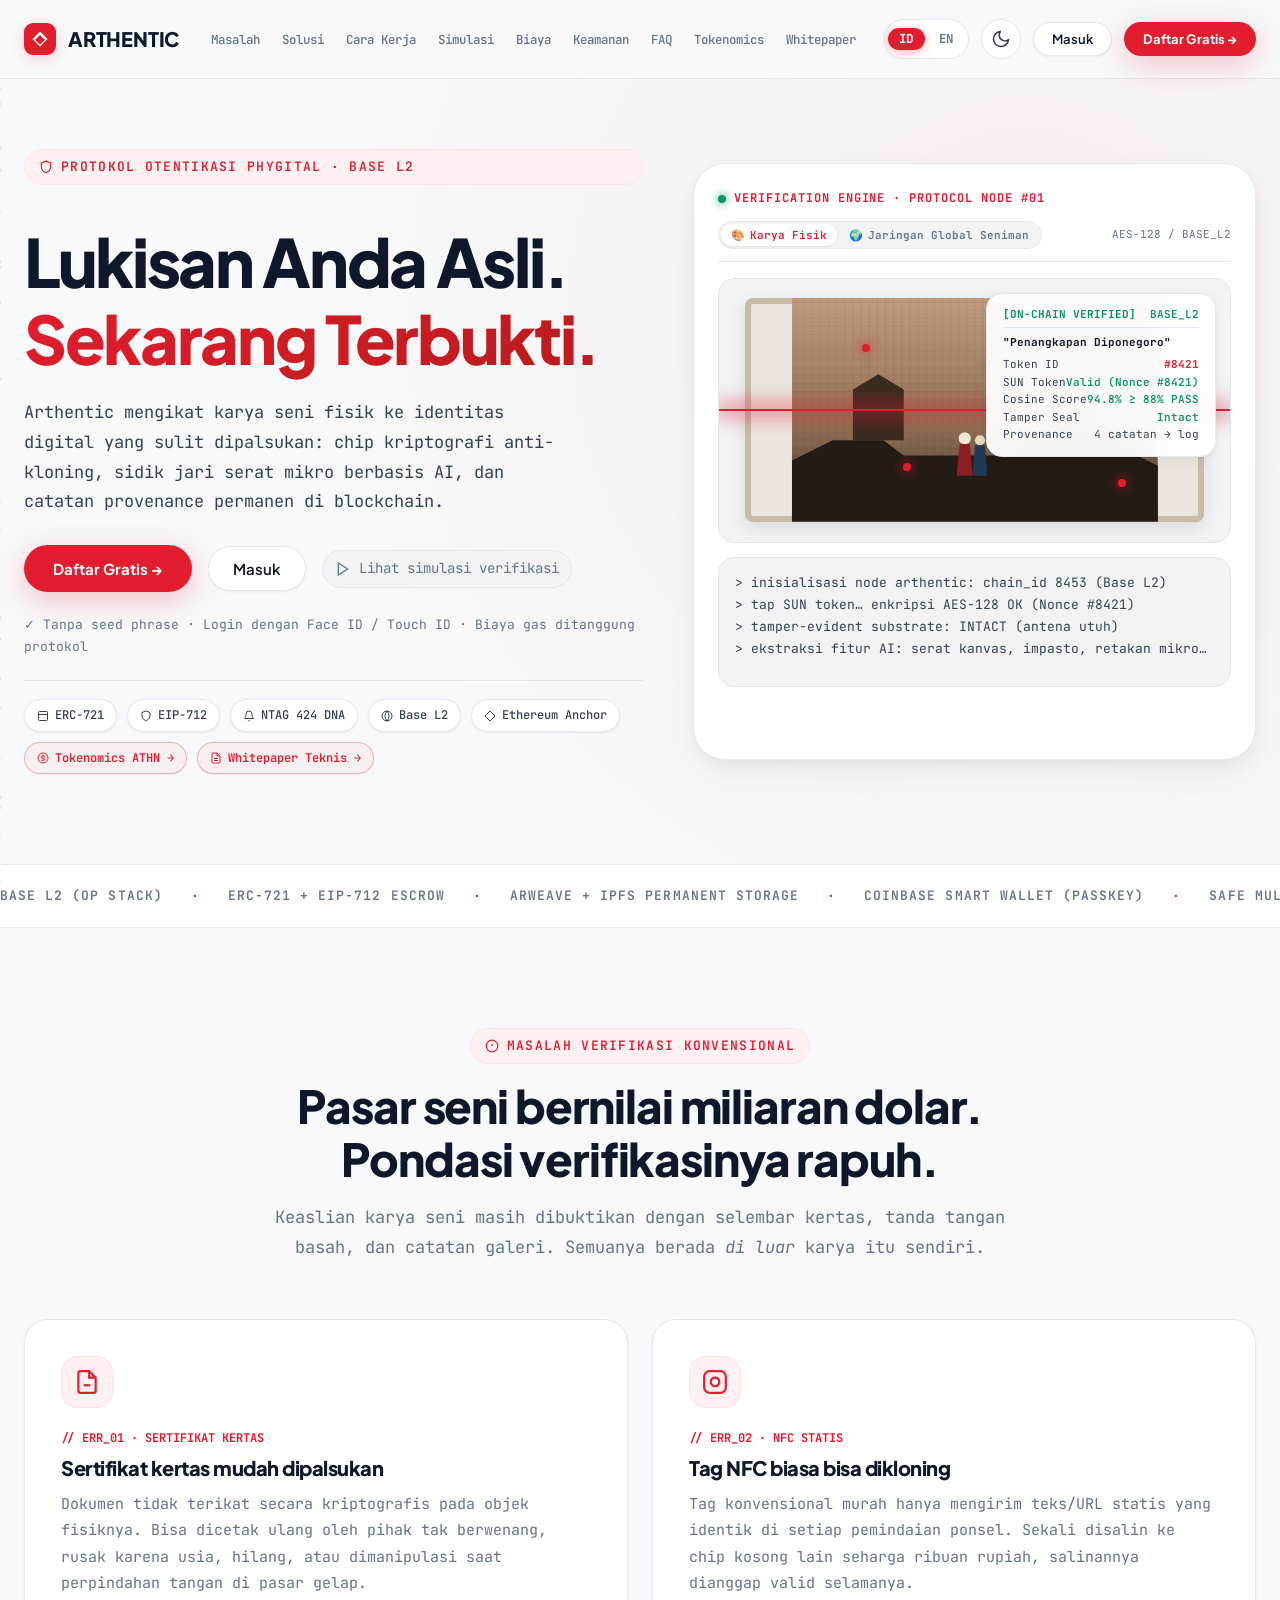
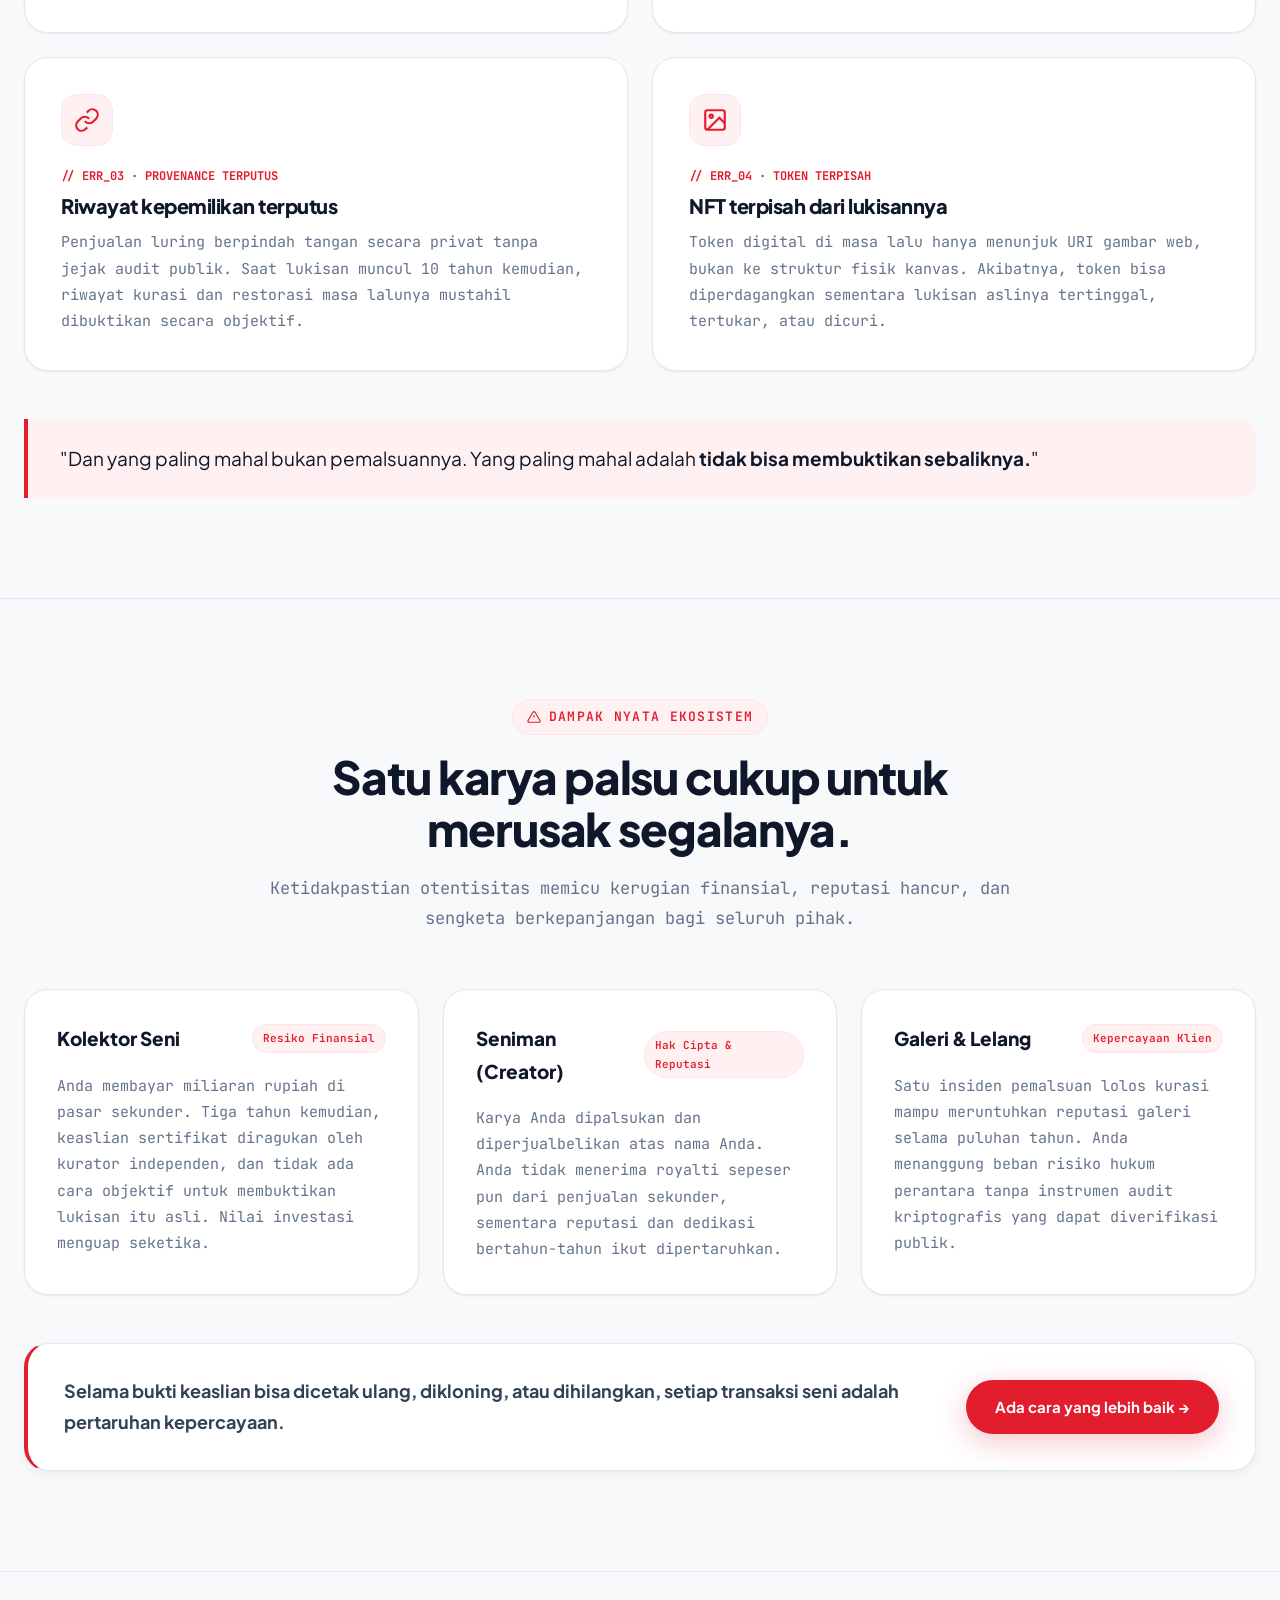
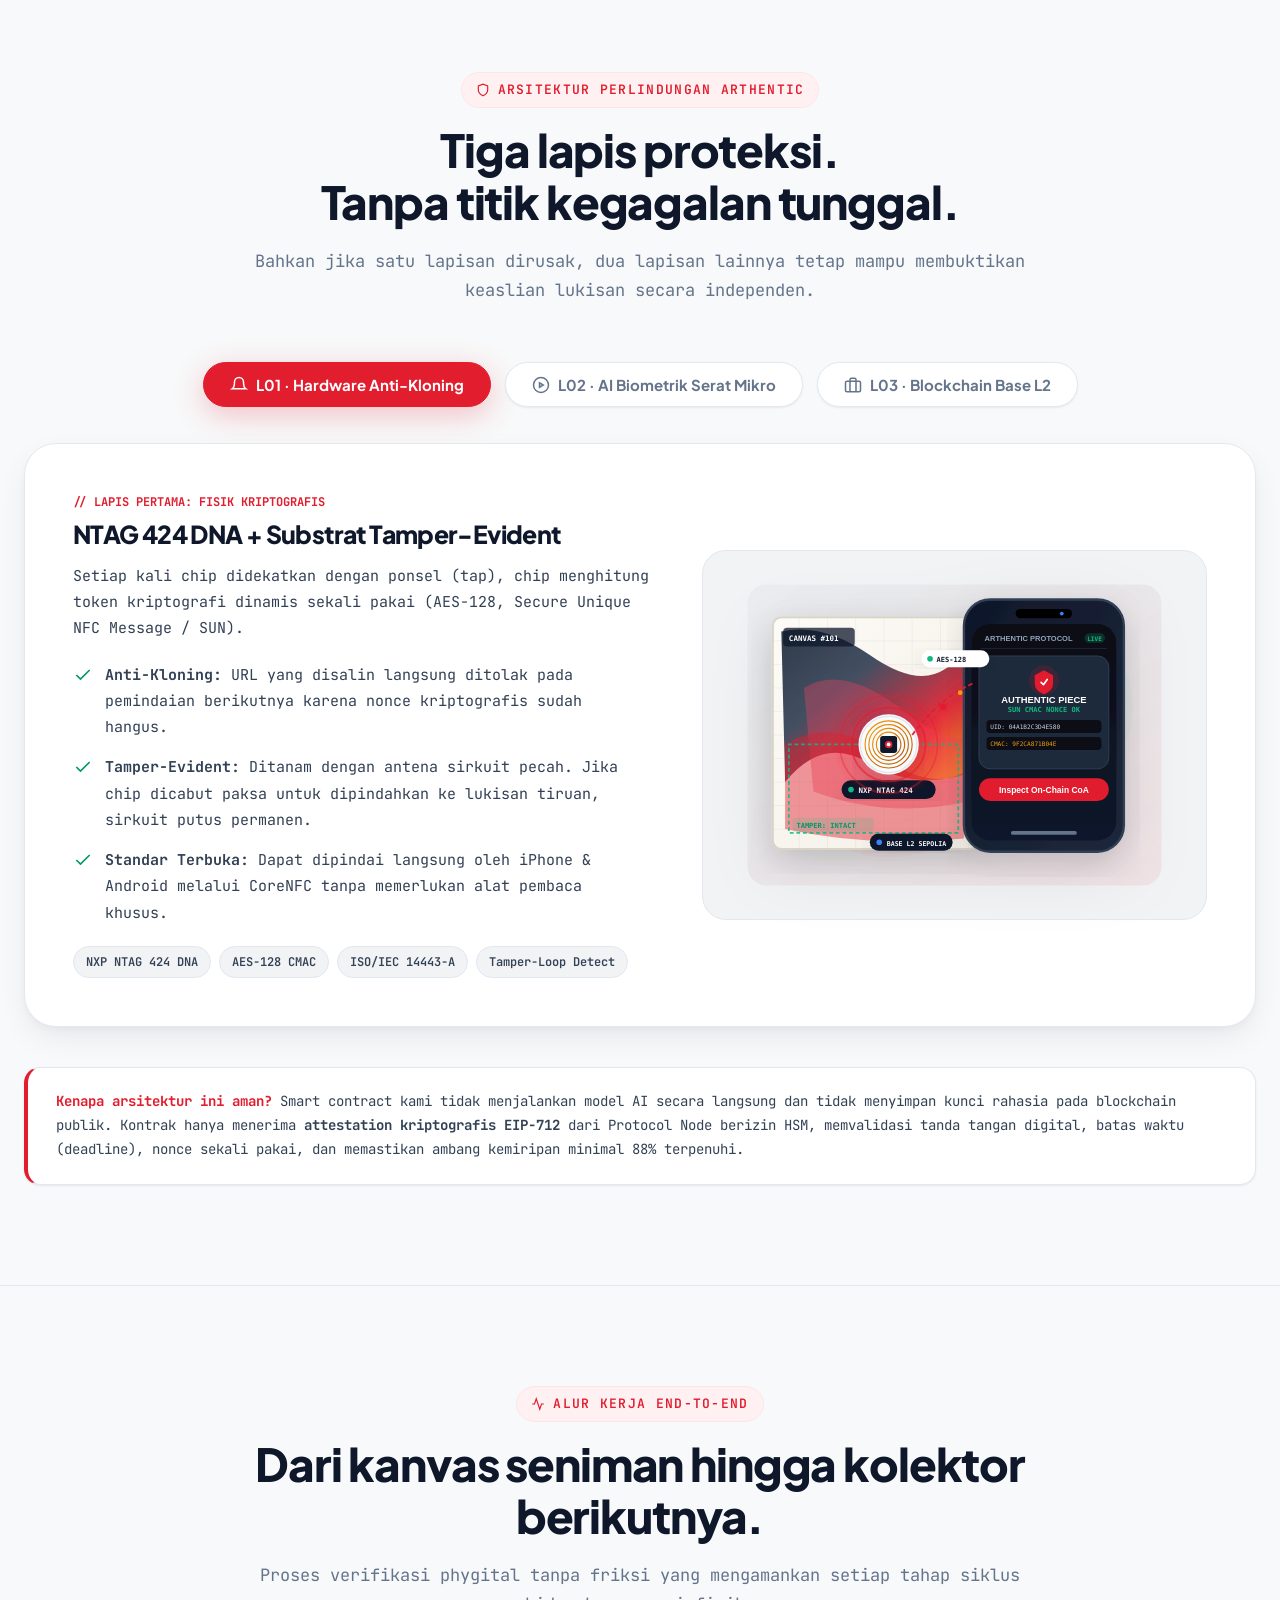
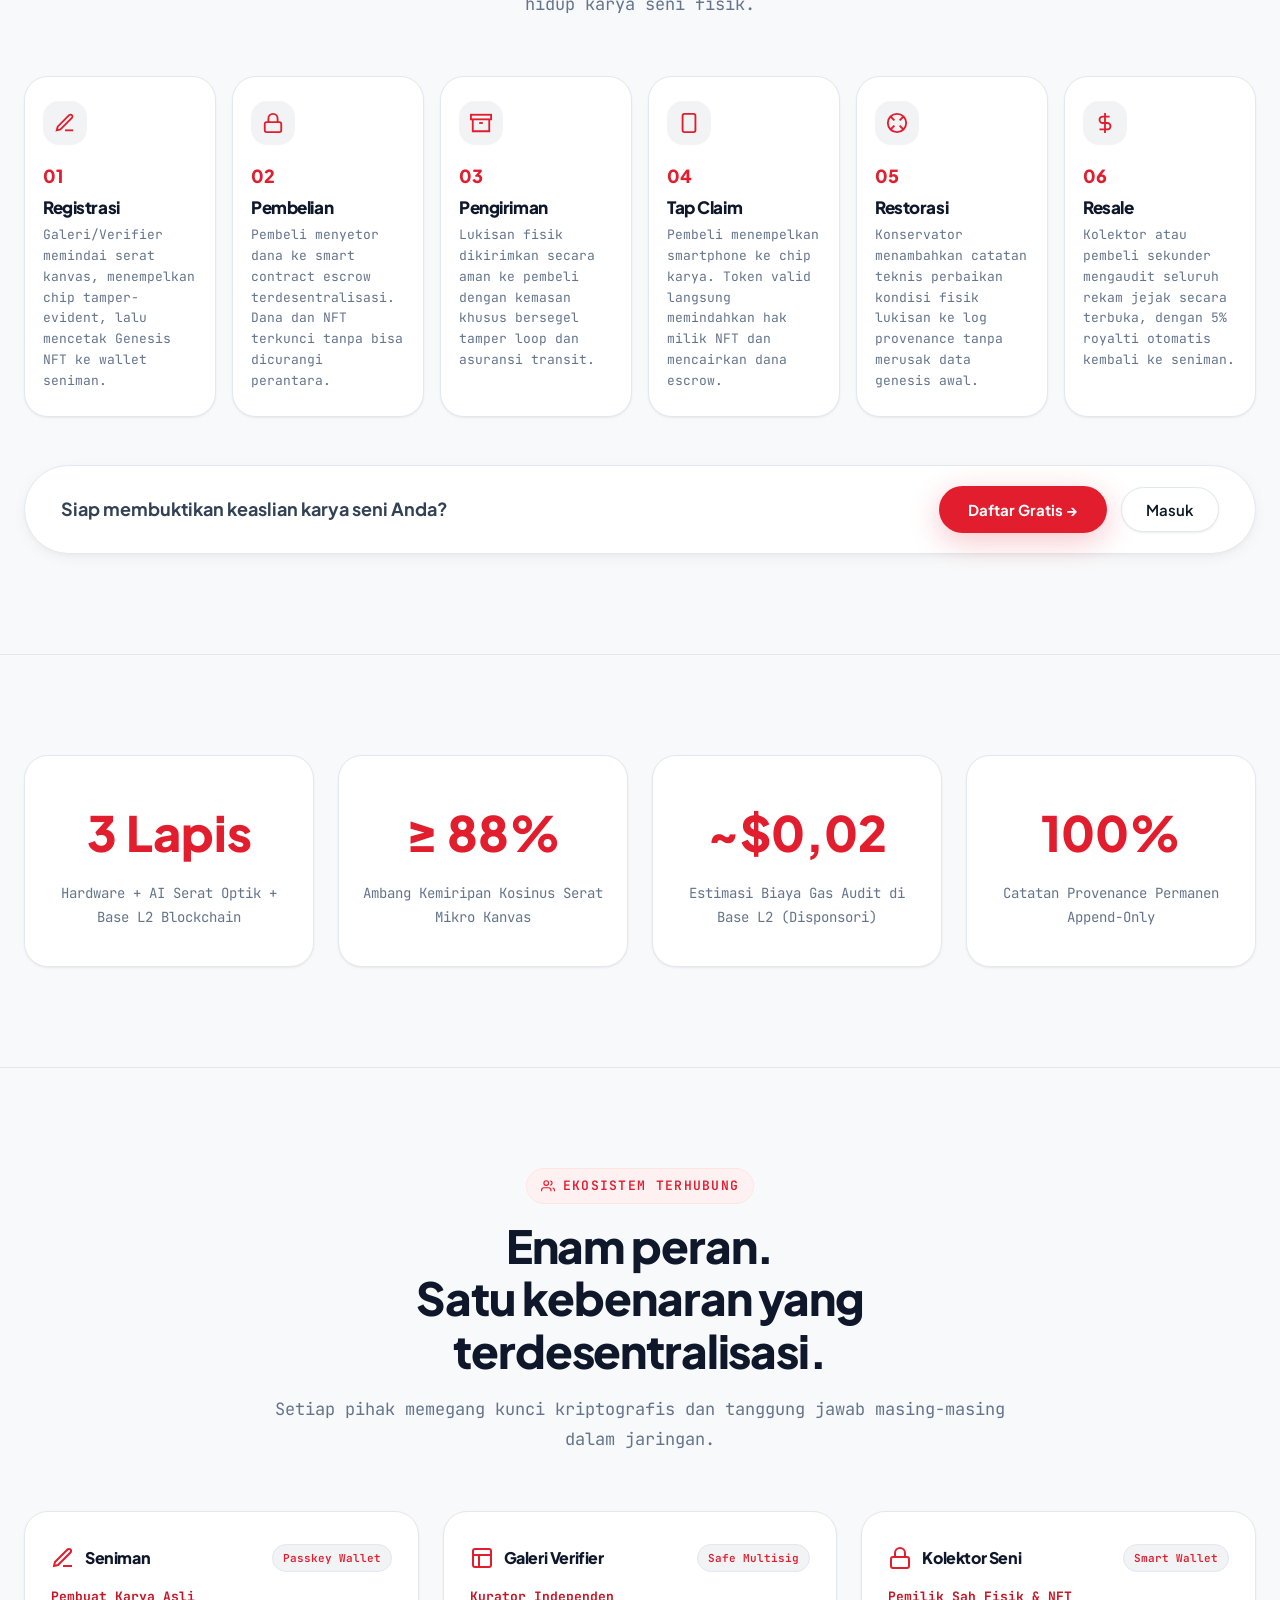
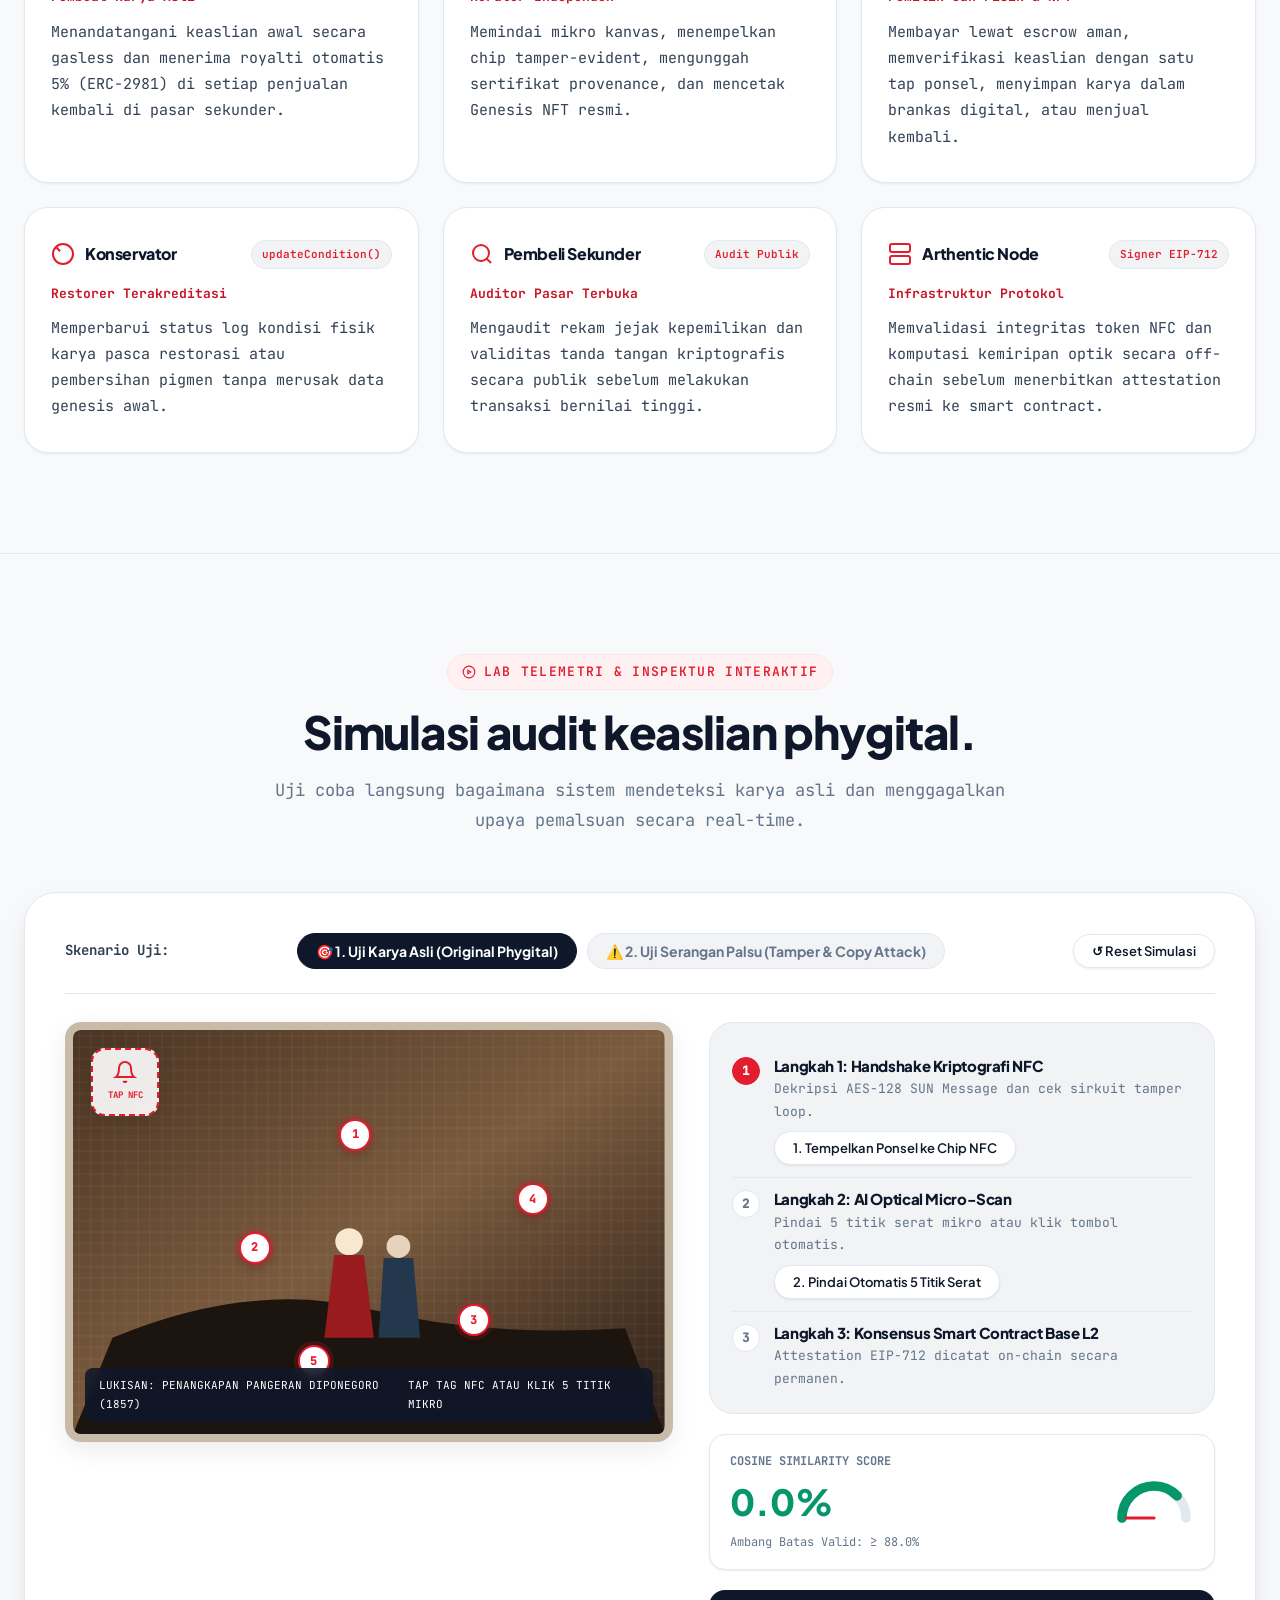
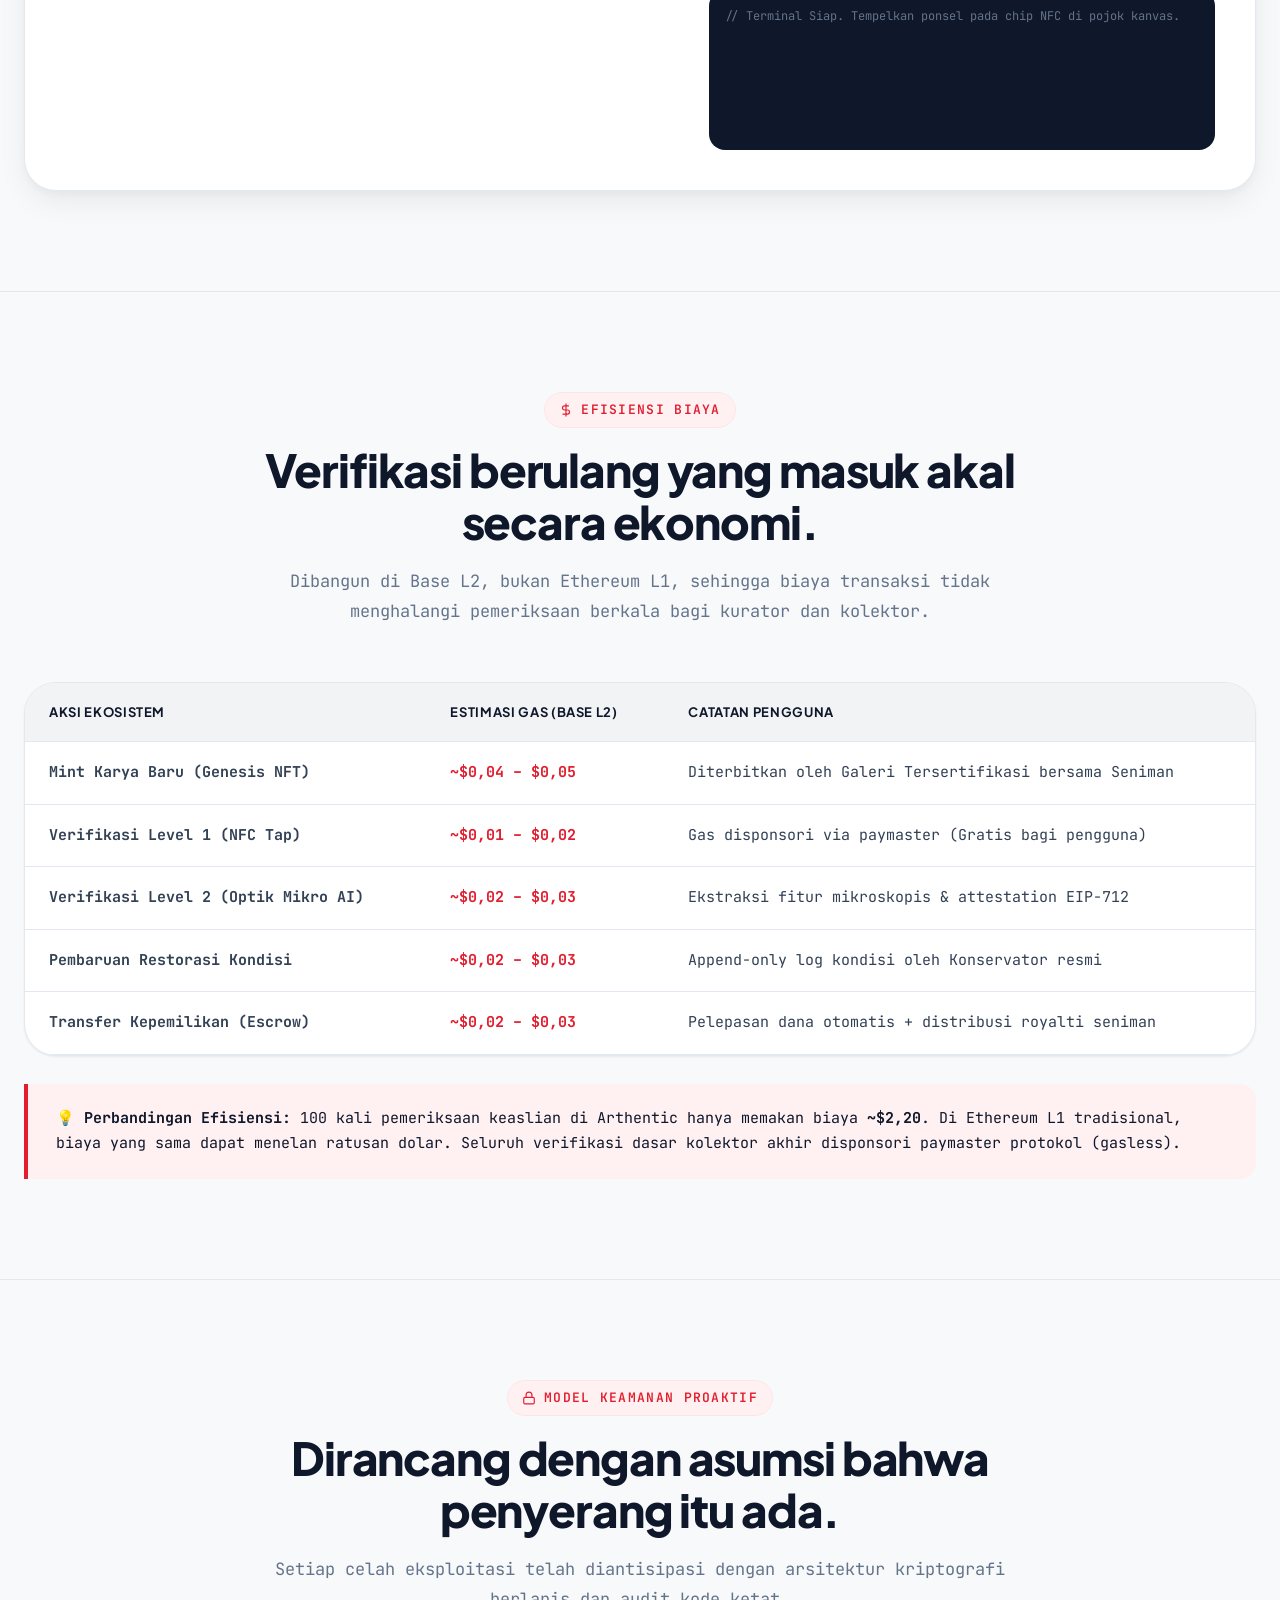
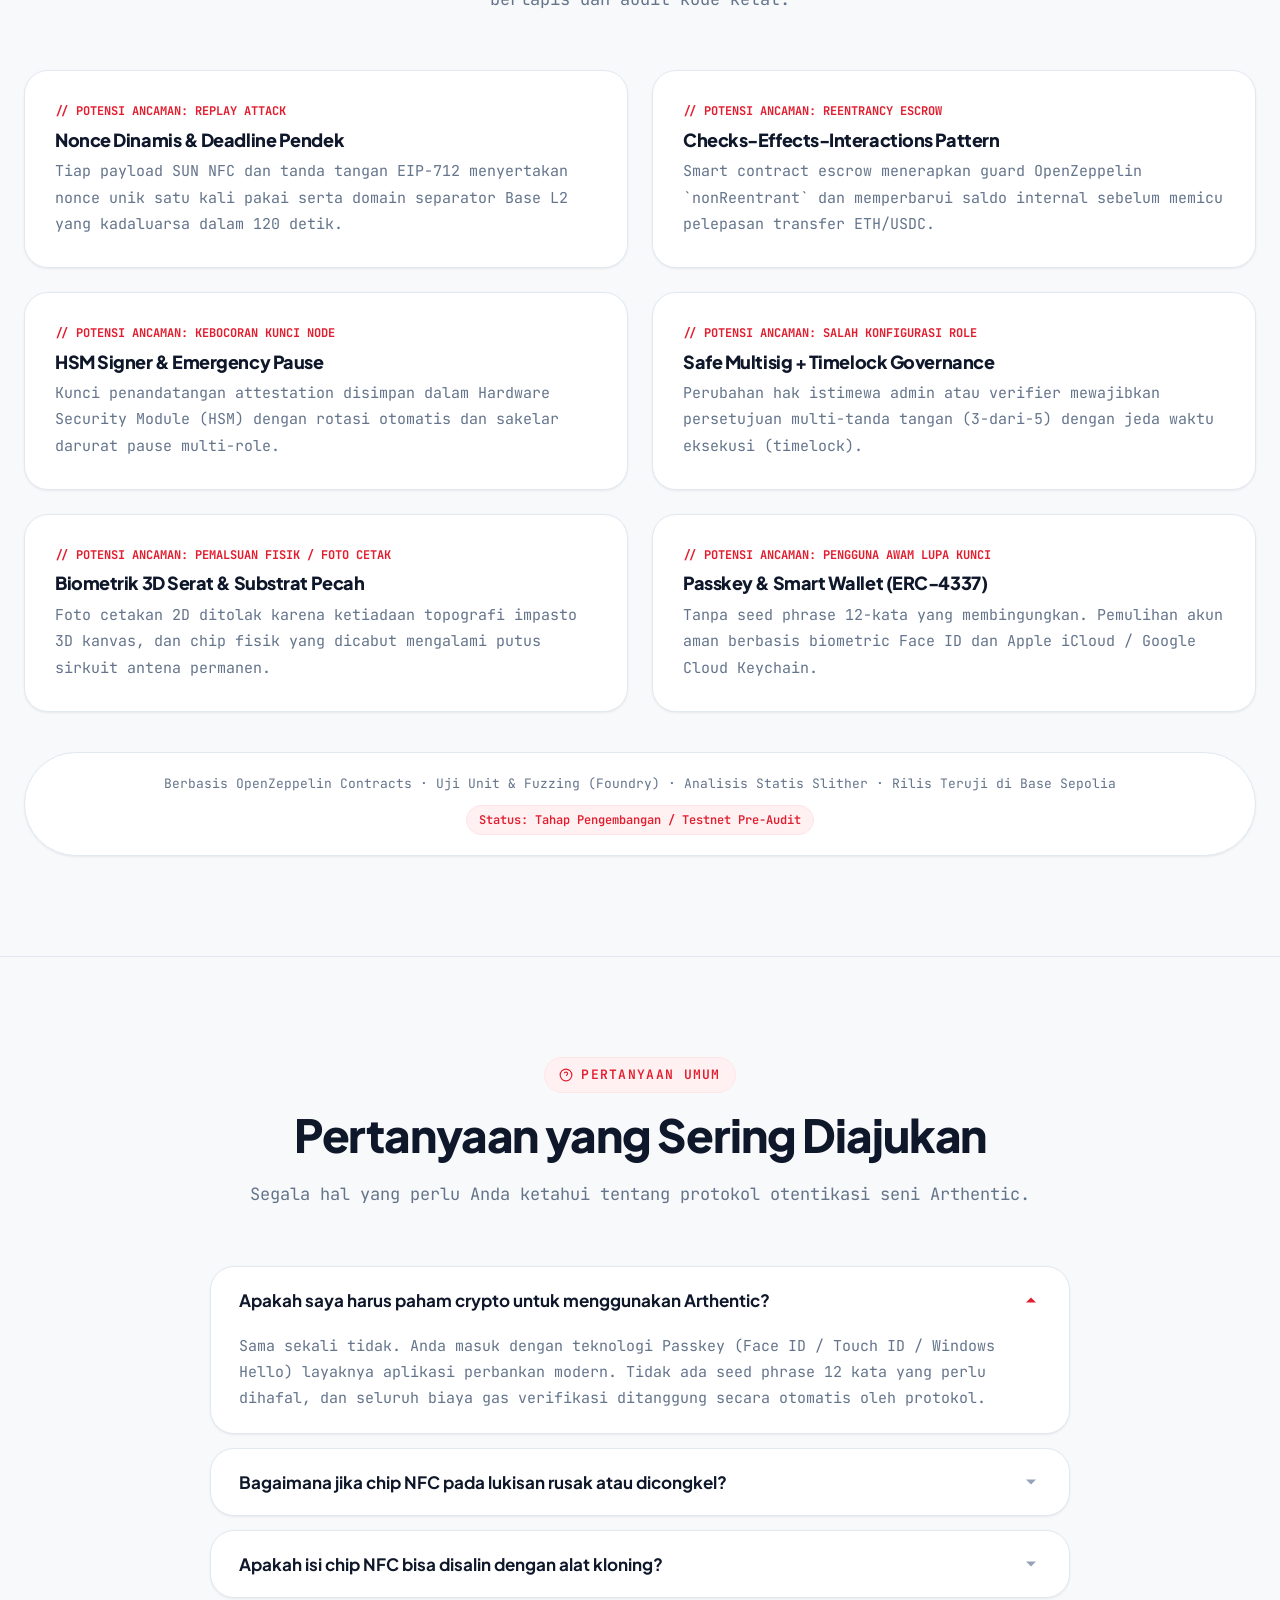
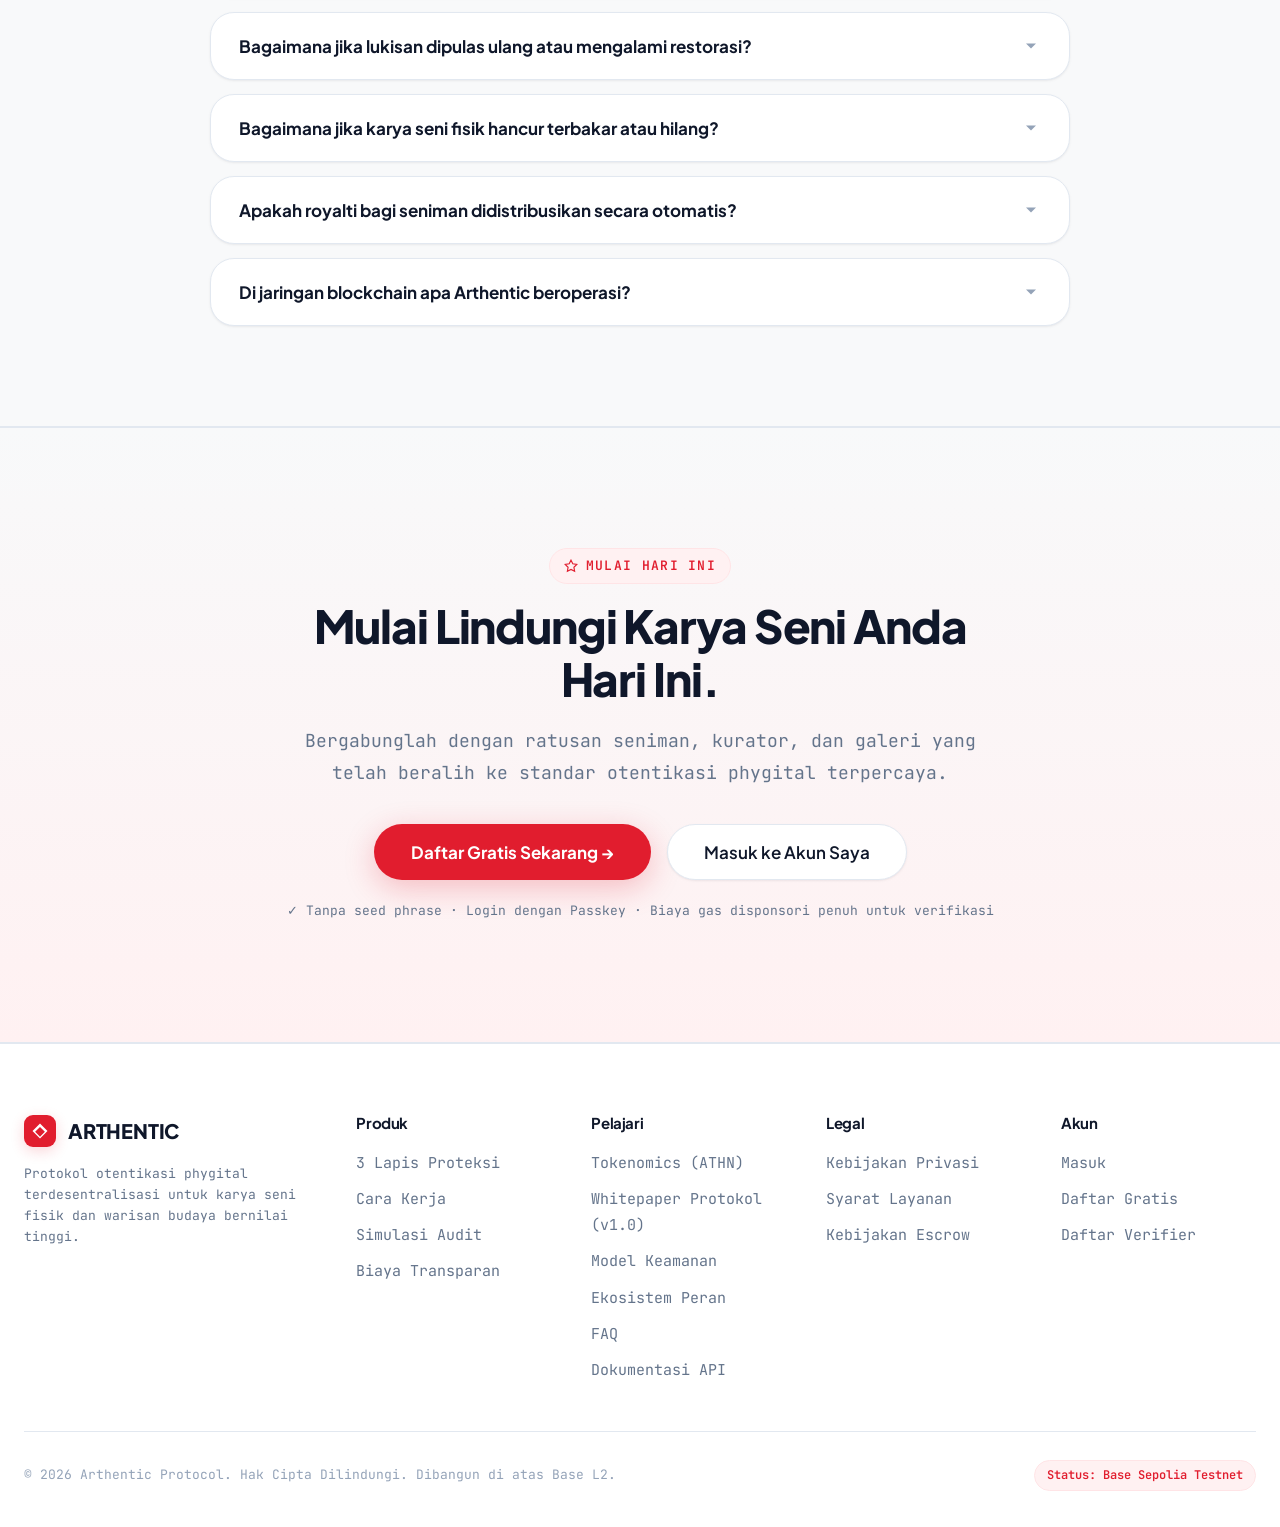
==== commit bad5b1ee: "docs: add tokenomics summary and documentation page" ====
--- a/learn-arthentic/index.html
+++ b/learn-arthentic/index.html
@@ -46,6 +46,7 @@
           <li><a href="#biaya" class="nav-link" data-i18n="nav.biaya">Biaya</a></li>
           <li><a href="#keamanan" class="nav-link" data-i18n="nav.keamanan">Keamanan</a></li>
           <li><a href="#faq" class="nav-link" data-i18n="nav.faq">FAQ</a></li>
+          <li><a href="tokenomics.html" class="nav-link" data-i18n="nav.tokenomics">Tokenomics</a></li>
           <li><a href="whitepaper.html" class="nav-link" data-i18n="nav.whitepaper">Whitepaper</a></li>
         </ul>
       </nav>
@@ -83,6 +84,7 @@
       <a href="#biaya" class="nav-link" data-i18n="nav.biaya">Biaya</a>
       <a href="#keamanan" class="nav-link" data-i18n="nav.keamanan">Keamanan</a>
       <a href="#faq" class="nav-link" data-i18n="nav.faq">FAQ</a>
+      <a href="tokenomics.html" class="nav-link" data-i18n="nav.tokenomics">Tokenomics</a>
       <a href="whitepaper.html" class="nav-link" data-i18n="nav.whitepaper">Whitepaper</a>
 
       <div class="mobile-lang-row">
@@ -159,6 +161,10 @@
             <svg width="12" height="12" viewBox="0 0 24 24" fill="none" stroke="currentColor" stroke-width="2"><path d="M12 2L2 12l10 10 10-10L12 2z"/></svg>
             Ethereum Anchor
           </span>
+          <a href="tokenomics.html" class="trust-badge" style="text-decoration:none; color:var(--red-500); font-weight:600; border-color:rgba(225,29,46,0.3); background:rgba(225,29,46,0.04);">
+            <svg width="12" height="12" viewBox="0 0 24 24" fill="none" stroke="currentColor" stroke-width="2"><circle cx="12" cy="12" r="10"/><path d="M16 8h-6a2 2 0 1 0 0 4h4a2 2 0 1 1 0 4H8"/><line x1="12" y1="6" x2="12" y2="8"/><line x1="12" y1="16" x2="12" y2="18"/></svg>
+            Tokenomics ATHN →
+          </a>
           <a href="whitepaper.html" class="trust-badge" style="text-decoration:none; color:var(--red-500); font-weight:600; border-color:rgba(225,29,46,0.3); background:rgba(225,29,46,0.04);">
             <svg width="12" height="12" viewBox="0 0 24 24" fill="none" stroke="currentColor" stroke-width="2"><path d="M14 2H6a2 2 0 0 0-2 2v16a2 2 0 0 0 2 2h12a2 2 0 0 0 2-2V8z"/><polyline points="14 2 14 8 20 8"/><line x1="16" y1="13" x2="8" y2="13"/><line x1="16" y1="17" x2="8" y2="17"/></svg>
             Whitepaper Teknis →
@@ -1308,6 +1314,7 @@
         <div class="footer-col">
           <h5>Pelajari</h5>
           <ul>
+            <li><a href="tokenomics.html">Tokenomics (ATHN)</a></li>
             <li><a href="whitepaper.html">Whitepaper Protokol (v1.0)</a></li>
             <li><a href="#keamanan">Model Keamanan</a></li>
             <li><a href="#peran">Ekosistem Peran</a></li>
--- a/learn-arthentic/assets/css/style.css
+++ b/learn-arthentic/assets/css/style.css
@@ -44,7 +44,7 @@
   --font-head: "Plus Jakarta Sans", -apple-system, BlinkMacSystemFont, "Segoe UI", Roboto, sans-serif;
   --font-mono: "JetBrains Mono", ui-monospace, SFMono-Regular, Menlo, Monaco, Consolas, monospace;
 
-  --max-w: 1240px;
+  --max-w: 1440px;
   --radius-sm: 8px;
   --radius-md: 16px;
   --radius-lg: 24px;
@@ -377,6 +377,9 @@
   align-items: center;
   justify-content: space-between;
   height: 78px;
+  max-width: 1440px;
+  width: 100%;
+  gap: 24px;
 }
 
 .nav-brand {
@@ -388,6 +391,8 @@
   font-size: 1.25rem;
   color: var(--text-0);
   letter-spacing: -0.01em;
+  flex-shrink: 0;
+  margin-right: 28px;
 }
 
 .brand-icon {
@@ -399,6 +404,7 @@
   align-items: center;
   justify-content: center;
   box-shadow: 0 4px 14px var(--red-glow);
+  flex-shrink: 0;
 }
 
 .brand-icon svg {
@@ -407,22 +413,36 @@
   fill: #FFFFFF;
 }
 
+.navbar nav {
+  display: flex;
+  align-items: center;
+  justify-content: center;
+  flex: 1 1 auto;
+  min-width: 0;
+}
+
 .nav-links {
   display: flex;
   align-items: center;
-  gap: 28px;
+  gap: clamp(12px, 1.4vw, 24px);
   list-style: none;
+  margin: 0;
+  padding: 0;
+  flex-wrap: nowrap;
 }
 
 .nav-link {
   font-family: var(--font-mono);
-  font-size: 0.875rem;
+  font-size: clamp(0.78rem, 0.85vw, 0.875rem);
   color: var(--text-2);
   font-weight: 500;
   position: relative;
   display: inline-flex;
   align-items: center;
   gap: 6px;
+  white-space: nowrap;
+  padding: 6px 2px;
+  line-height: 1;
 }
 
 .nav-link:hover {
@@ -432,7 +452,9 @@
 .nav-actions {
   display: flex;
   align-items: center;
-  gap: 14px;
+  gap: 12px;
+  flex-shrink: 0;
+  margin-left: 24px;
 }
 
 .hamburger-btn {
@@ -442,6 +464,7 @@
   cursor: pointer;
   padding: 8px;
   color: var(--text-0);
+  flex-shrink: 0;
 }
 
 /* ==========================================================================
@@ -2117,20 +2140,9 @@
 /* ==========================================================================
    18. RESPONSIVENESS
    ========================================================================== */
-@media (max-width: 1024px) {
-  .hero-grid { grid-template-columns: 1fr; gap: 40px; }
-  .sol-tab-pane.active { grid-template-columns: 1fr; }
-  .sim-layout { grid-template-columns: 1fr; }
-  .stepper-container { grid-template-columns: repeat(3, 1fr); }
-  .stats-grid { grid-template-columns: repeat(2, 1fr); }
-  .roles-grid { grid-template-columns: repeat(2, 1fr); }
-  .agitate-grid { grid-template-columns: 1fr; }
-  .footer-top { grid-template-columns: 1fr 1fr; }
-}
-
-@media (max-width: 768px) {
-  .nav-links { display: none; }
-  .hamburger-btn { display: block; }
+@media (max-width: 1180px) {
+  .nav-links { display: none !important; }
+  .hamburger-btn { display: block !important; }
   .mobile-drawer {
     display: flex;
     flex-direction: column;
@@ -2144,6 +2156,20 @@
     gap: 14px;
     box-shadow: var(--shadow-lg);
   }
+}
+
+@media (max-width: 1024px) {
+  .hero-grid { grid-template-columns: 1fr; gap: 40px; }
+  .sol-tab-pane.active { grid-template-columns: 1fr; }
+  .sim-layout { grid-template-columns: 1fr; }
+  .stepper-container { grid-template-columns: repeat(3, 1fr); }
+  .stats-grid { grid-template-columns: repeat(2, 1fr); }
+  .roles-grid { grid-template-columns: repeat(2, 1fr); }
+  .agitate-grid { grid-template-columns: 1fr; }
+  .footer-top { grid-template-columns: 1fr 1fr; }
+}
+
+@media (max-width: 768px) {
   .problem-grid, .security-grid, .stats-grid, .roles-grid { grid-template-columns: 1fr; }
   .stepper-container { grid-template-columns: 1fr; }
   .mid-cta-strip, .agitate-callout { flex-direction: column; text-align: center; }
@@ -2650,3 +2676,331 @@
     color: #000 !important;
   }
 }
+
+/* ==========================================================================
+   20. TOKENOMICS PAGE LAYOUT & INTERACTIVE COMPONENTS
+   ========================================================================== */
+.tko-hero-banner {
+  background: var(--bg-1);
+  border: 1px solid var(--line);
+  border-radius: var(--radius-xl);
+  padding: 40px 44px;
+  margin-bottom: 40px;
+  box-shadow: var(--shadow-sm);
+  position: relative;
+  overflow: hidden;
+}
+
+.tko-hero-banner::before {
+  content: "";
+  position: absolute;
+  top: 0;
+  left: 0;
+  right: 0;
+  height: 4px;
+  background: linear-gradient(90deg, #10B981, #F59E0B, #E11D2E, #3B82F6);
+}
+
+.tko-stat-grid {
+  display: grid;
+  grid-template-columns: repeat(auto-fit, minmax(190px, 1fr));
+  gap: 16px;
+  margin-top: 28px;
+  padding-top: 24px;
+  border-top: 1px solid var(--line);
+}
+
+.tko-stat-card {
+  background: var(--bg-2);
+  border: 1px solid var(--line);
+  border-radius: var(--radius-md);
+  padding: 16px 18px;
+}
+
+.tko-stat-lbl {
+  font-size: 0.6875rem;
+  color: var(--text-2);
+  font-family: var(--font-mono);
+  text-transform: uppercase;
+  letter-spacing: 0.05em;
+  margin-bottom: 6px;
+}
+
+.tko-stat-val {
+  font-size: 1.35rem;
+  font-weight: 800;
+  color: var(--text-0);
+  line-height: 1.2;
+}
+
+.tko-stat-sub {
+  font-size: 0.75rem;
+  color: var(--text-2);
+  margin-top: 4px;
+}
+
+/* Analogies Grid (SMA Explainer) */
+.tko-analogy-grid {
+  display: grid;
+  grid-template-columns: repeat(auto-fit, minmax(310px, 1fr));
+  gap: 20px;
+  margin: 28px 0;
+}
+
+.tko-analogy-card {
+  background: var(--bg-1);
+  border: 1px solid var(--line);
+  border-radius: var(--radius-lg);
+  padding: 24px 26px;
+  transition: transform 0.2s ease, box-shadow 0.2s ease;
+  position: relative;
+}
+
+.tko-analogy-card:hover {
+  transform: translateY(-2px);
+  box-shadow: var(--shadow-md);
+}
+
+.tko-analogy-header {
+  display: flex;
+  align-items: center;
+  gap: 14px;
+  margin-bottom: 14px;
+}
+
+.tko-analogy-icon {
+  width: 44px;
+  height: 44px;
+  border-radius: 12px;
+  display: flex;
+  align-items: center;
+  justify-content: center;
+  font-size: 1.35rem;
+  flex-shrink: 0;
+}
+
+.tko-analogy-title {
+  font-size: 1.1rem;
+  font-weight: 700;
+  color: var(--text-0);
+  margin: 0;
+}
+
+.tko-analogy-tag {
+  display: inline-block;
+  font-family: var(--font-mono);
+  font-size: 0.6875rem;
+  font-weight: 700;
+  padding: 2px 8px;
+  border-radius: var(--radius-full);
+  margin-top: 4px;
+}
+
+.tko-analogy-story {
+  font-size: 0.9375rem;
+  line-height: 1.65;
+  color: var(--text-1);
+}
+
+.tko-analogy-punchline {
+  margin-top: 12px;
+  padding: 10px 14px;
+  border-radius: var(--radius-sm);
+  background: var(--bg-2);
+  font-size: 0.8125rem;
+  font-weight: 600;
+  color: var(--text-0);
+  display: flex;
+  align-items: center;
+  gap: 8px;
+}
+
+/* Interactive Charts Layout */
+.tko-charts-grid {
+  display: grid;
+  grid-template-columns: 1fr 1fr;
+  gap: 24px;
+  margin: 32px 0;
+}
+
+.tko-chart-box {
+  background: var(--bg-1);
+  border: 1px solid var(--line);
+  border-radius: var(--radius-lg);
+  padding: 24px;
+  box-shadow: var(--shadow-sm);
+}
+
+.tko-chart-header {
+  display: flex;
+  justify-content: space-between;
+  align-items: flex-start;
+  margin-bottom: 18px;
+  padding-bottom: 12px;
+  border-bottom: 1px solid var(--line);
+}
+
+.tko-chart-title {
+  font-size: 1.05rem;
+  font-weight: 700;
+  color: var(--text-0);
+  margin: 0;
+}
+
+.tko-chart-desc {
+  font-size: 0.78125rem;
+  color: var(--text-2);
+  margin-top: 2px;
+}
+
+.tko-canvas-container {
+  position: relative;
+  height: 280px;
+  width: 100%;
+}
+
+/* Interactive Simulator / Calculator */
+.tko-sim-box {
+  background: var(--bg-1);
+  border: 1px solid var(--line);
+  border-radius: var(--radius-xl);
+  padding: 32px 36px;
+  margin: 32px 0;
+  box-shadow: var(--shadow-sm);
+}
+
+.tko-sim-grid {
+  display: grid;
+  grid-template-columns: 1.1fr 1fr;
+  gap: 32px;
+  margin-top: 24px;
+  align-items: center;
+}
+
+.tko-slider-group {
+  margin-bottom: 24px;
+}
+
+.tko-slider-label-row {
+  display: flex;
+  justify-content: space-between;
+  align-items: baseline;
+  margin-bottom: 8px;
+  font-size: 0.875rem;
+  font-weight: 600;
+}
+
+.tko-slider-val {
+  font-family: var(--font-mono);
+  font-size: 1rem;
+  font-weight: 700;
+  color: var(--red-500);
+}
+
+.tko-range-input {
+  width: 100%;
+  height: 8px;
+  border-radius: 4px;
+  background: var(--bg-2);
+  outline: none;
+  -webkit-appearance: none;
+  cursor: pointer;
+}
+
+.tko-range-input::-webkit-slider-thumb {
+  -webkit-appearance: none;
+  width: 22px;
+  height: 22px;
+  border-radius: 50%;
+  background: var(--red-500);
+  cursor: pointer;
+  box-shadow: 0 2px 8px rgba(225, 29, 46, 0.4);
+  border: 2px solid #fff;
+}
+
+.tko-result-card {
+  background: var(--bg-2);
+  border: 1px solid var(--line);
+  border-radius: var(--radius-lg);
+  padding: 24px;
+}
+
+.tko-result-row {
+  display: flex;
+  justify-content: space-between;
+  align-items: center;
+  padding: 10px 0;
+  border-bottom: 1px dashed var(--line);
+  font-size: 0.875rem;
+}
+
+.tko-result-row:last-child {
+  border-bottom: none;
+  padding-bottom: 0;
+}
+
+.tko-result-val {
+  font-family: var(--font-mono);
+  font-weight: 700;
+  color: var(--text-0);
+}
+
+@media (max-width: 1024px) {
+  .tko-charts-grid {
+    grid-template-columns: 1fr;
+  }
+  .tko-sim-grid {
+    grid-template-columns: 1fr;
+  }
+}
+
+/* ==========================================================================
+   21. TOKENOMICS PAGE TYPOGRAPHY (MONOSPACE WITH SANS HEADINGS)
+   ========================================================================== */
+body.tokenomics-page,
+body.tokenomics-page p,
+body.tokenomics-page span,
+body.tokenomics-page a,
+body.tokenomics-page li,
+body.tokenomics-page button,
+body.tokenomics-page input,
+body.tokenomics-page select,
+body.tokenomics-page textarea,
+body.tokenomics-page td,
+body.tokenomics-page th,
+body.tokenomics-page label,
+body.tokenomics-page small,
+body.tokenomics-page strong,
+body.tokenomics-page em,
+body.tokenomics-page .wp-subtitle,
+body.tokenomics-page .tko-stat-val,
+body.tokenomics-page .tko-stat-sub,
+body.tokenomics-page .tko-stat-lbl,
+body.tokenomics-page .tko-analogy-story,
+body.tokenomics-page .tko-analogy-punchline,
+body.tokenomics-page .tko-chart-desc,
+body.tokenomics-page .wp-table,
+body.tokenomics-page .btn-primary,
+body.tokenomics-page .btn-ghost,
+body.tokenomics-page .wp-back-btn,
+body.tokenomics-page .phase-tab-btn,
+body.tokenomics-page .tko-result-row,
+body.tokenomics-page .tko-result-val,
+body.tokenomics-page .footer {
+  font-family: var(--font-mono) !important;
+}
+
+body.tokenomics-page h1,
+body.tokenomics-page h2,
+body.tokenomics-page h3,
+body.tokenomics-page h4,
+body.tokenomics-page h5,
+body.tokenomics-page h6,
+body.tokenomics-page .wp-title,
+body.tokenomics-page .wp-section-title,
+body.tokenomics-page .tko-chart-title,
+body.tokenomics-page .tko-analogy-title,
+body.tokenomics-page .nav-brand span {
+  font-family: var(--font-sans) !important;
+}
+
